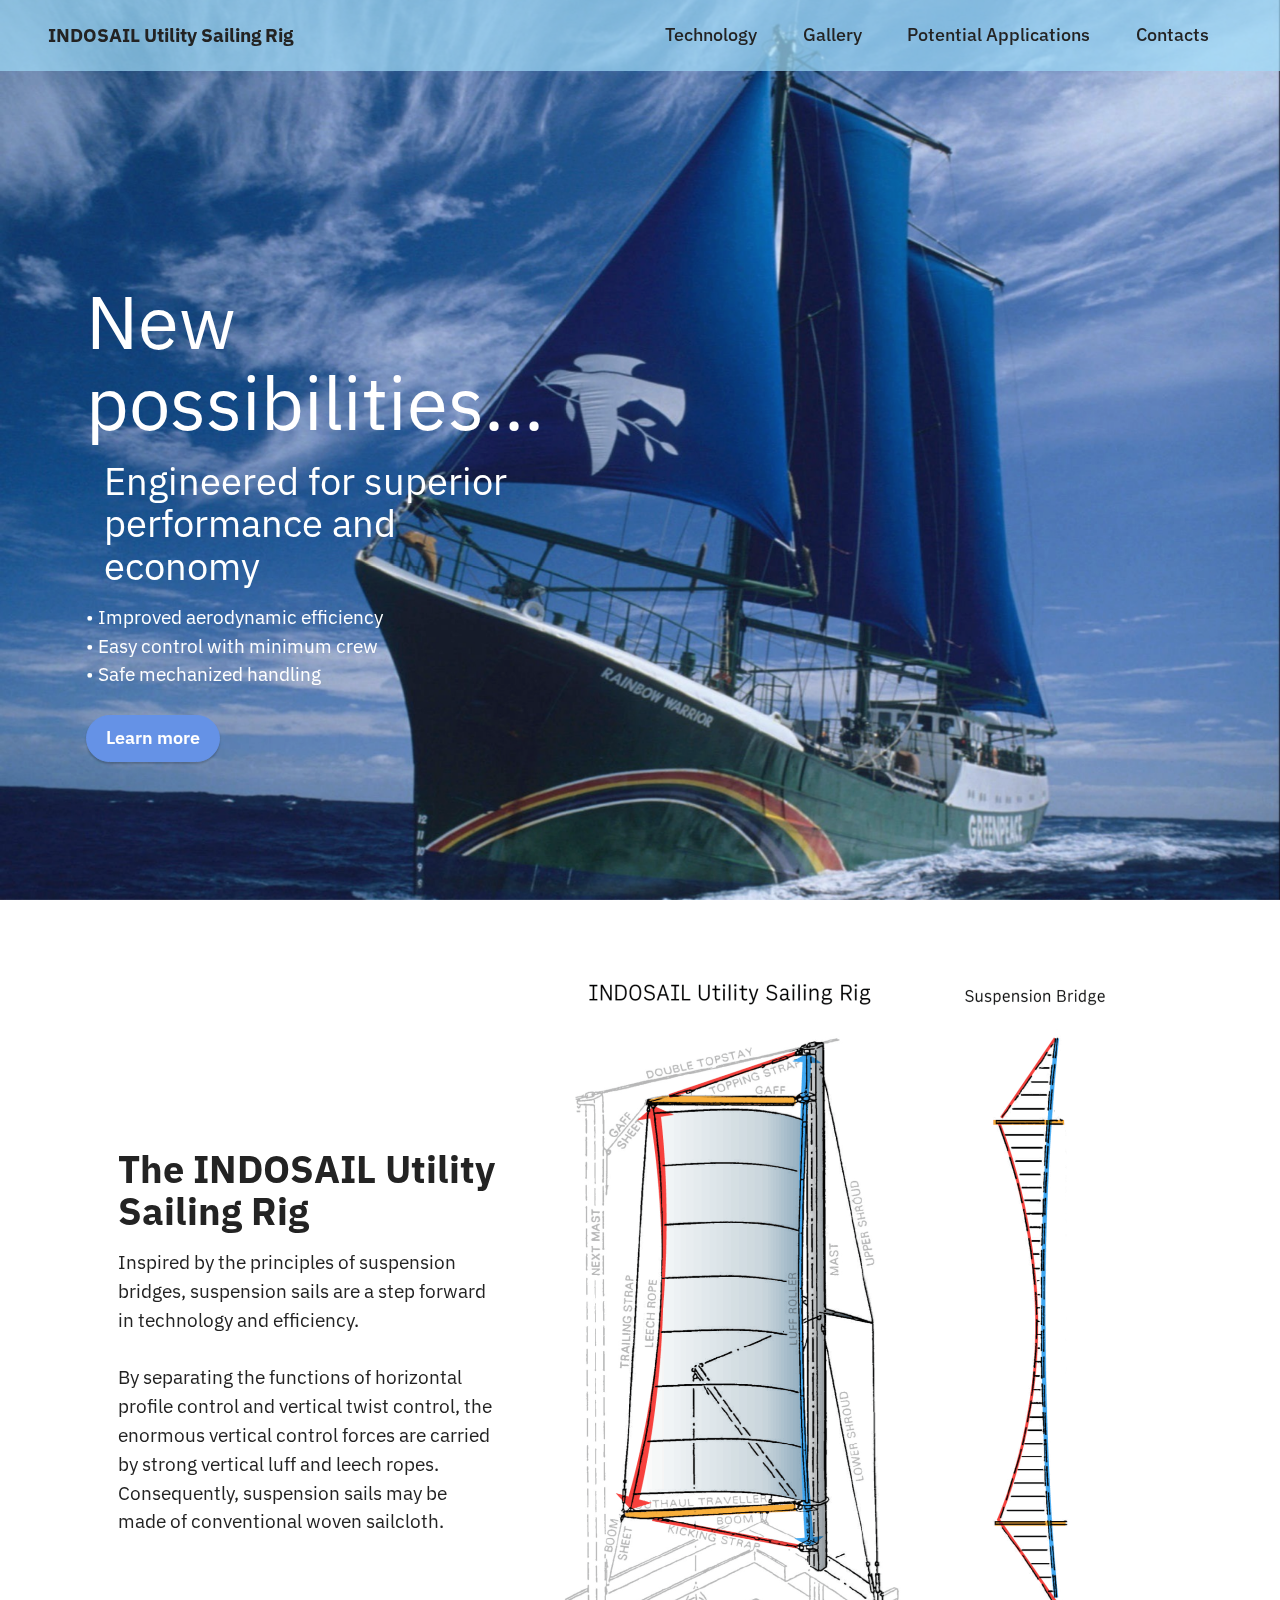
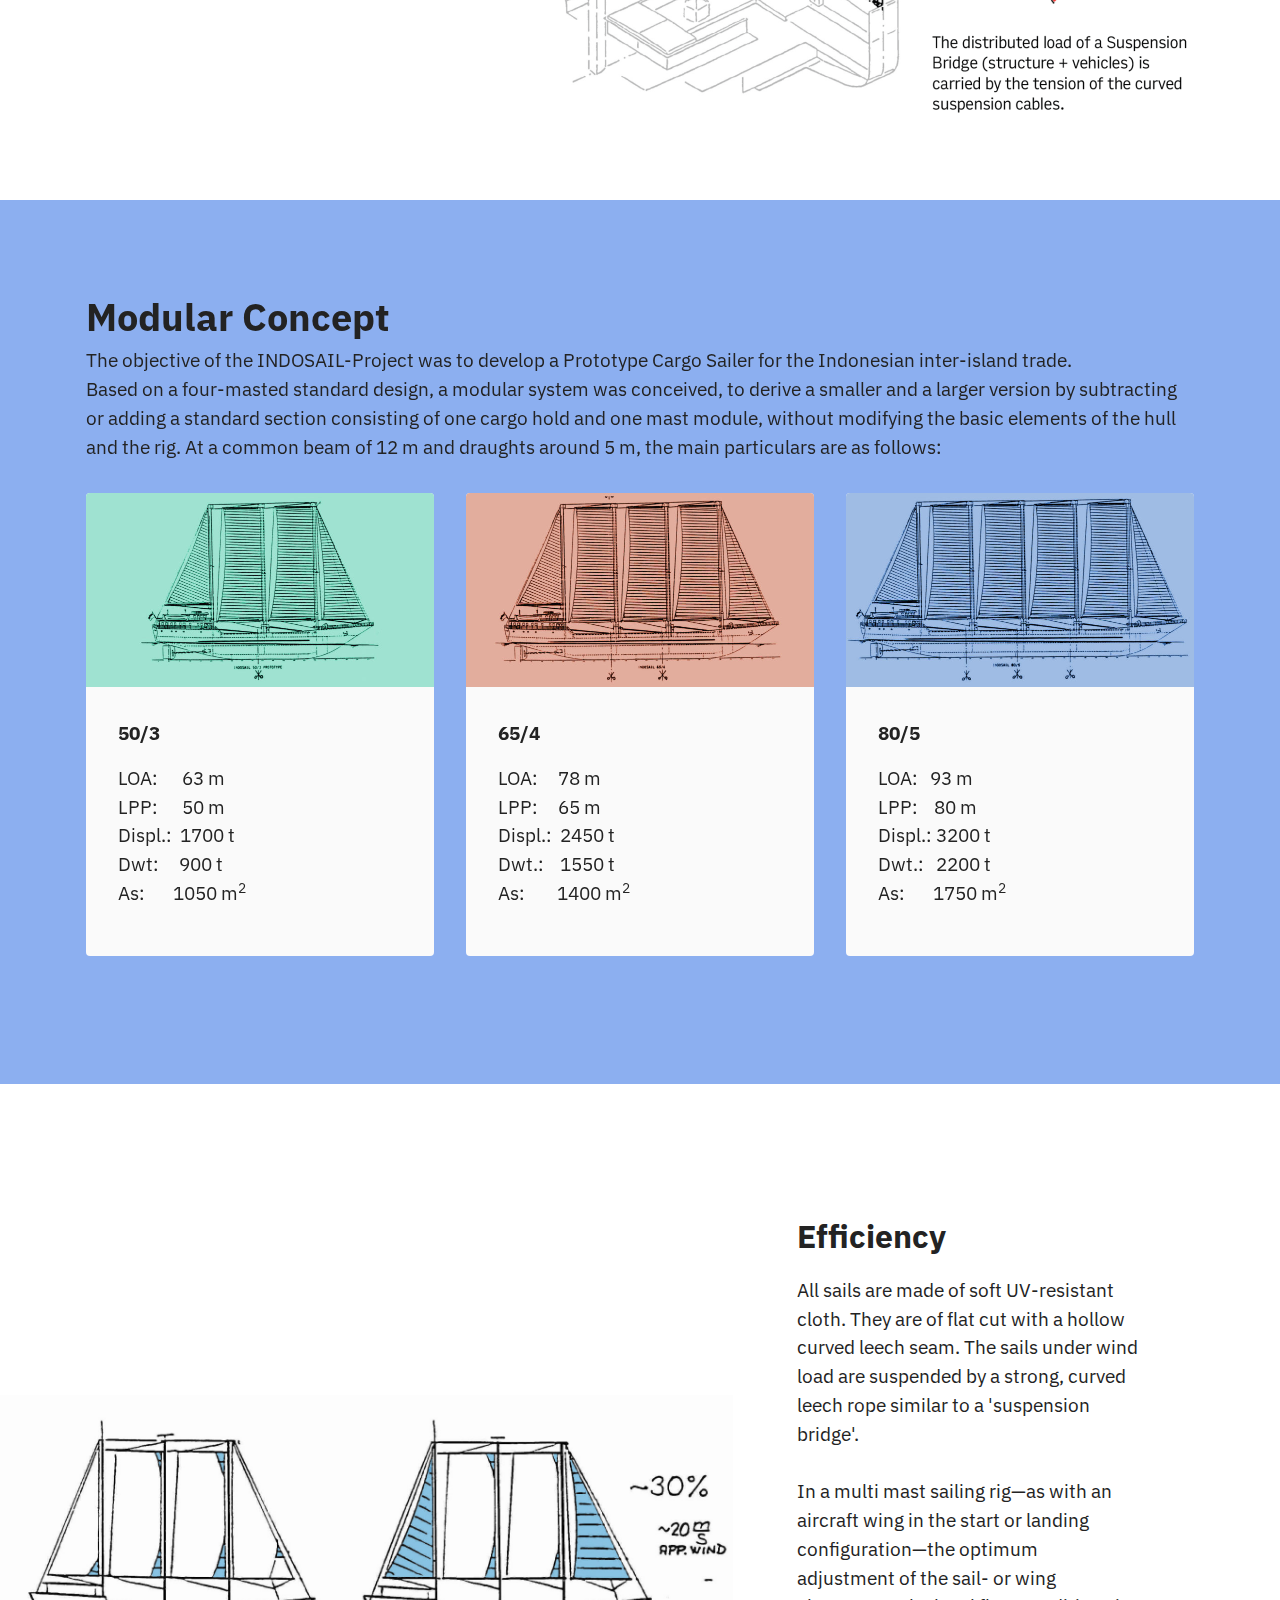
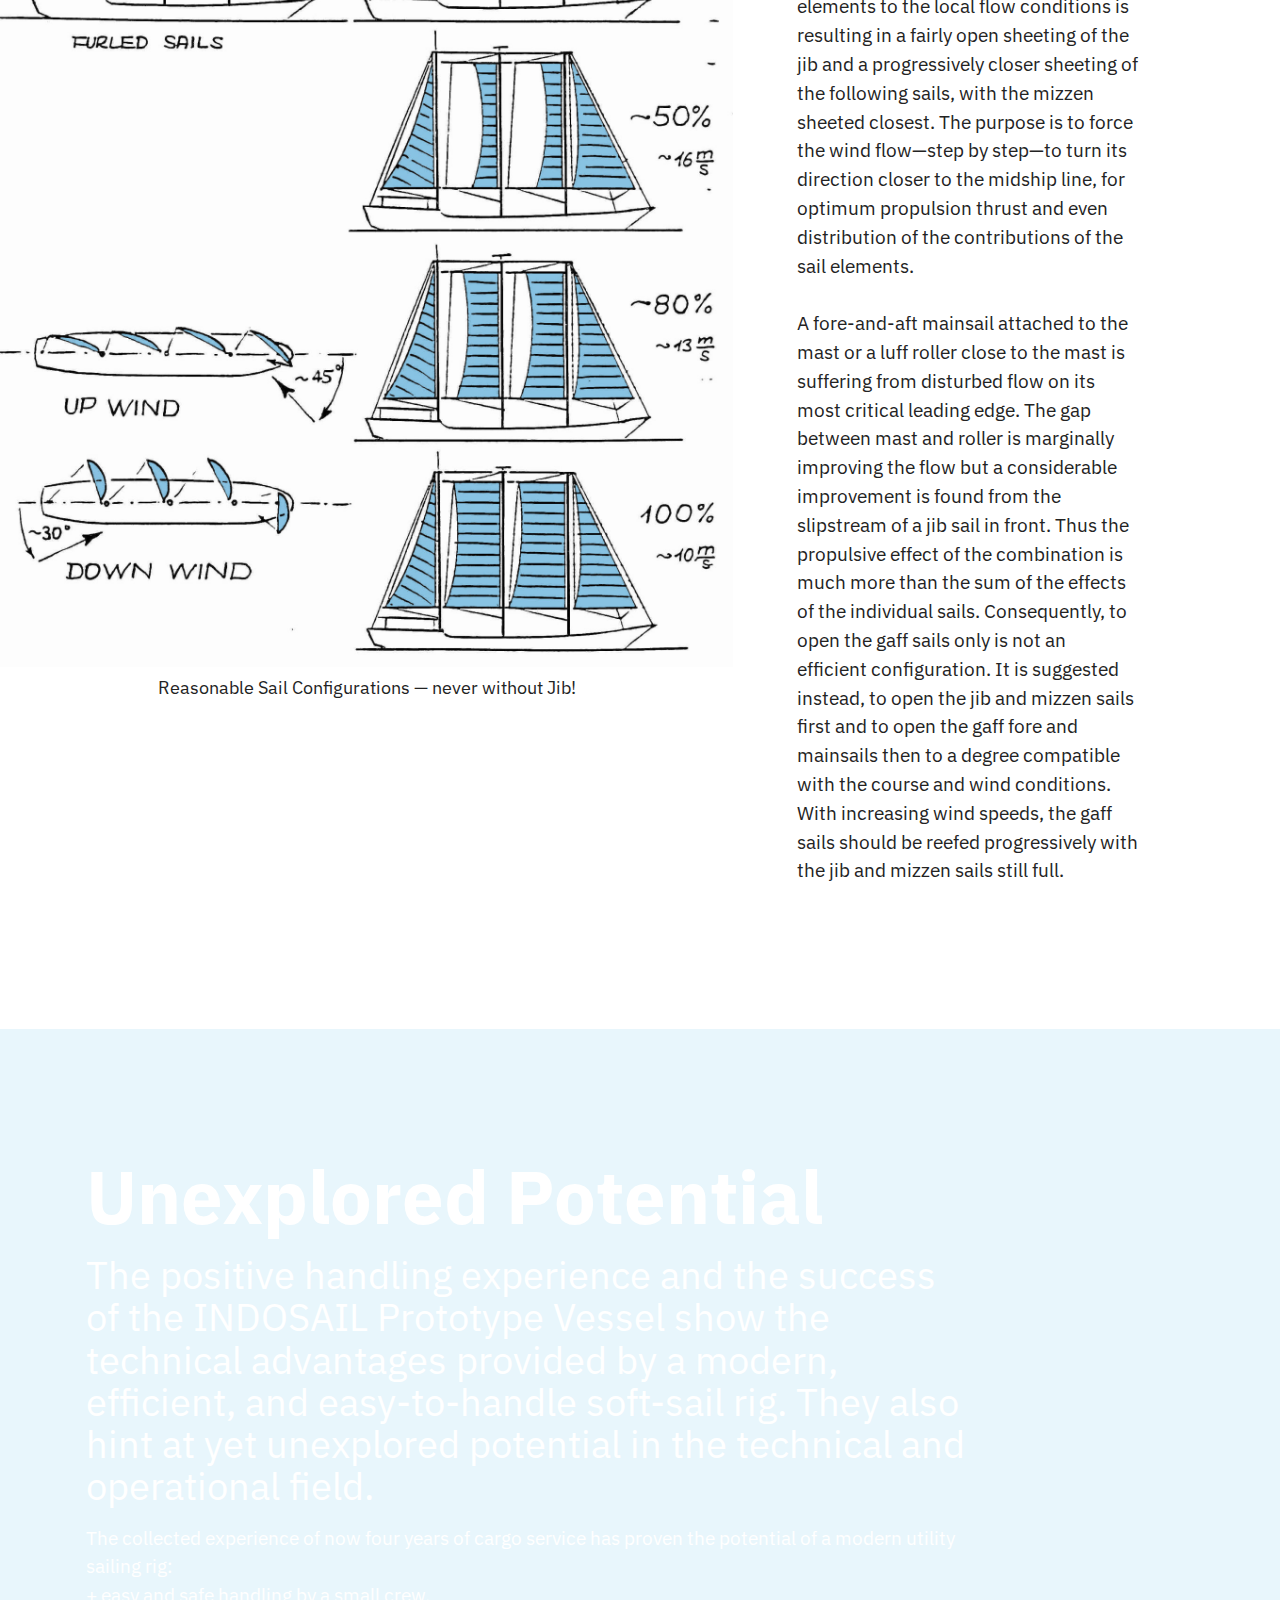
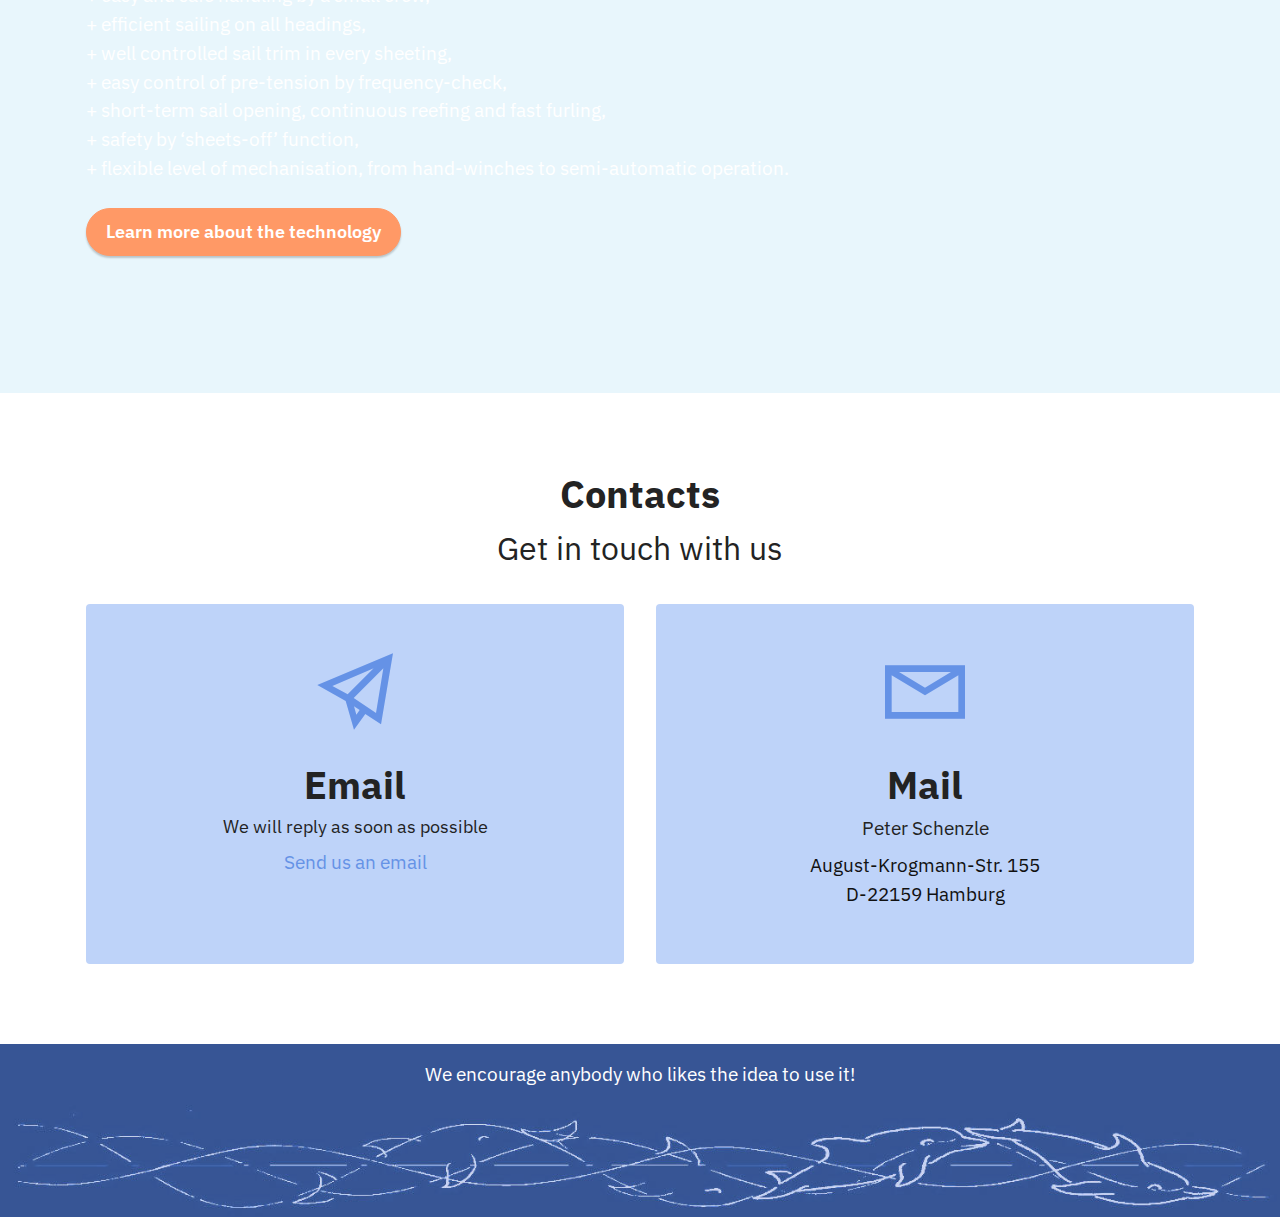
==== indosail/index.html @ e4962a26 "initial version" ====
<!DOCTYPE html>
<html  >
<head>
  <!-- Site made with Mobirise Website Builder v5.0.29, https://mobirise.com -->
  <meta charset="UTF-8">
  <meta http-equiv="X-UA-Compatible" content="IE=edge">
  <meta name="generator" content="Mobirise v5.0.29, mobirise.com">
  <meta name="viewport" content="width=device-width, initial-scale=1, minimum-scale=1">
  <link rel="shortcut icon" href="assets/images/rainbow-warrior-2-128x85.png" type="image/x-icon">
  <meta name="description" content="">
  
  
  <title>Home</title>
  <link rel="stylesheet" href="assets/web/assets/mobirise-icons2/mobirise2.css">
  <link rel="stylesheet" href="assets/tether/tether.min.css">
  <link rel="stylesheet" href="assets/bootstrap/css/bootstrap.min.css">
  <link rel="stylesheet" href="assets/bootstrap/css/bootstrap-grid.min.css">
  <link rel="stylesheet" href="assets/bootstrap/css/bootstrap-reboot.min.css">
  <link rel="stylesheet" href="assets/dropdown/css/style.css">
  <link rel="stylesheet" href="assets/socicon/css/styles.css">
  <link rel="stylesheet" href="assets/theme/css/style.css">
  <link rel="preload" as="style" href="assets/mobirise/css/mbr-additional.css"><link rel="stylesheet" href="assets/mobirise/css/mbr-additional.css" type="text/css">
  
  
  
  
</head>
<body>
  
  <section class="menu menu2 cid-sW95Dt3F5o" once="menu" id="menu2-0">
    
    <nav class="navbar navbar-dropdown navbar-fixed-top navbar-expand-lg">
        <div class="container-fluid">
            <div class="navbar-brand">
                
                <span class="navbar-caption-wrap"><a class="navbar-caption text-black text-primary display-7" href="index.html#top">INDOSAIL Utility Sailing Rig</a></span>
            </div>
            <button class="navbar-toggler" type="button" data-toggle="collapse" data-target="#navbarSupportedContent" aria-controls="navbarNavAltMarkup" aria-expanded="false" aria-label="Toggle navigation">
                <div class="hamburger">
                    <span></span>
                    <span></span>
                    <span></span>
                    <span></span>
                </div>
            </button>
            <div class="collapse navbar-collapse" id="navbarSupportedContent">
                <ul class="navbar-nav nav-dropdown nav-right" data-app-modern-menu="true"><li class="nav-item"><a class="nav-link link text-black text-primary display-4" href="technology.html">
                            Technology</a></li>
                    <li class="nav-item"><a class="nav-link link text-black text-primary display-4" href="gallery.html">
                            Gallery</a></li><li class="nav-item"><a class="nav-link link text-black text-primary display-4" href="#">
                            Potential Applications</a></li>
                    <li class="nav-item"><a class="nav-link link text-black text-primary display-4" href="index.html#contacts1-a">Contacts</a>
                    </li></ul>
                
                
            </div>
        </div>
    </nav>
</section>

<section class="header4 cid-sW95PtJqtK mbr-fullscreen mbr-parallax-background" id="header4-1">

    
    <div class="mbr-overlay"></div>
    <div class="container">
        <div class="row">
            <div class="content-wrap">
                <h1 class="mbr-section-title mbr-fonts-style mbr-white mb-3 display-1">
                    New possibilities...&nbsp;</h1>
                <h2 class="mbr-section-title mbr-fonts-style mbr-white mb-3 display-2">&nbsp; Engineered for superior <br>&nbsp; performance and<br>&nbsp; economy</h2>
                <p class="mbr-fonts-style mbr-text mbr-white mb-3 display-7">• Improved aerodynamic efficiency
<br>• Easy control with minimum crew
<br>• Safe mechanized handling</p>

                <div class="mbr-section-btn"><a class="btn btn-primary display-4" href="index.html#header14-6">Learn more</a></div>
            </div>
        </div>
    </div>
</section>

<section class="header14 cid-sXnJEdSpsC mbr-fullscreen" id="header14-6">

    

    

    <div class="container">
        <div class="row justify-content-center align-items-center">
            <div class="col-12 col-md-7 image-wrapper">
                <img src="assets/images/asset-3-1266x1475.png" alt="Indosail suspension bridge effect diagram">
            </div>
            <div class="col-12 col-md">
                <div class="text-wrapper">
                    <h1 class="mbr-section-title mbr-fonts-style mb-3 display-2"><strong>The INDOSAIL Utility Sailing Rig</strong></h1>
                    <p class="mbr-text mbr-fonts-style display-7">Inspired by the principles of suspension bridges, suspension sails are a step forward in technology and efficiency.<br><br>By separating the functions of horizontal profile control and vertical twist control, the enormous vertical control forces are carried by strong vertical luff and leech ropes. Consequently, suspension sails may be made of conventional woven sailcloth.</p>
                    
                </div>
            </div>
        </div>
    </div>
</section>

<section class="features2 cid-sXnTFMbhmR" id="features3-7">
    
    
    <div class="container">
        <div class="mbr-section-head">
            <h4 class="mbr-section-title mbr-fonts-style align-center mb-0 display-2">
                <strong>Modular Concept</strong></h4>
            <h5 class="mbr-section-subtitle mbr-fonts-style align-center mb-0 mt-2 display-7">The objective of the INDOSAIL-Project was to develop a Prototype Cargo Sailer for the Indonesian inter-island trade. <br>Based on a four-masted standard design, a modular system was conceived, to derive a smaller and a larger version by subtracting or adding a standard section consisting of one cargo hold and one mast module, without modifying the basic elements of the hull and the rig. At a common beam of 12 m and draughts around 5 m, the main particulars are as follows:</h5>
        </div>
        <div class="row mt-4">
            <div class="item features-image сol-12 col-md-6 col-lg-4">
                <div class="item-wrapper">
                    <div class="item-img">
                        <img src="assets/images/3-master-696x387.jpg" alt="">
                    </div>
                    <div class="item-content">
                        <h5 class="item-title mbr-fonts-style display-7"><strong>50/3</strong></h5>
                        
                        <p class="mbr-text mbr-fonts-style mt-3 display-7">LOA:&nbsp; &nbsp; &nbsp; 63 m<br>LPP:&nbsp; &nbsp; &nbsp; 50 m<br>Displ.:&nbsp; 1700 t<br>Dwt:&nbsp; &nbsp; &nbsp;900 t<br>As:&nbsp; &nbsp; &nbsp; &nbsp;1050 m<sup>2</sup></p><p></p><p></p><p></p><p></p><p></p><p></p>
                    </div>
                    
                </div>
            </div>
            <div class="item features-image сol-12 col-md-6 col-lg-4">
                <div class="item-wrapper">
                    <div class="item-img">
                        <img src="assets/images/4-master-696x387.jpg" alt="">
                    </div>
                    <div class="item-content">
                        <h5 class="item-title mbr-fonts-style display-7"><strong>65/4</strong></h5>
                        
                        <p class="mbr-text mbr-fonts-style mt-3 display-7">LOA:&nbsp; &nbsp; &nbsp;78 m<br>LPP:&nbsp; &nbsp; &nbsp;65 m<br>Displ.:&nbsp; 2450 t<br>Dwt.:&nbsp; &nbsp; 1550 t<br>As:&nbsp; &nbsp; &nbsp; &nbsp; 1400 m<sup>2</sup></p>
                    </div>
                    
                </div>
            </div>
            <div class="item features-image сol-12 col-md-6 col-lg-4">
                <div class="item-wrapper">
                    <div class="item-img">
                        <img src="assets/images/5-master-696x387.jpg" alt="">
                    </div>
                    <div class="item-content">
                        <h5 class="item-title mbr-fonts-style display-7"><strong>80/5</strong></h5>
                        
                        <p class="mbr-text mbr-fonts-style mt-3 display-7">LOA:&nbsp; &nbsp;93 m<br>LPP:&nbsp; &nbsp; 80 m<br>Displ.: 3200 t<br>Dwt.:&nbsp; &nbsp;2200 t<br>As:&nbsp; &nbsp; &nbsp; &nbsp;1750 m<sup>2</sup><br></p>
                    </div>
                    
                </div>
            </div>
        </div>
    </div>
</section>

<section class="image1 cid-sXo3zVGCk3" id="image1-8">
    

    

    <div>
        <div class="row align-items-center">
            <div class="col-12 col-lg-7">
                <div class="image-wrapper">
                    <img src="assets/images/indoconfig-c-1556x1850.jpg" alt="INDOSAIL configuration">
                    <p class="mbr-description mbr-fonts-style pt-2 align-center display-4">
                    Reasonable Sail Configurations — never without Jib!</p>
                </div>
            </div>
            <div class="col-12 col-lg-4">
                <div class="text-wrapper">
                    <h3 class="mbr-section-title mbr-fonts-style mb-3 display-5">
                        <strong>Efficiency</strong></h3>
                    <p class="mbr-text mbr-fonts-style display-7">
                        All sails are made of soft UV-resistant cloth. They are of flat
cut with a hollow curved leech seam. The sails under wind load
are suspended by a strong, curved leech rope similar to a
'suspension bridge'. <br><br>In a multi mast sailing rig—as with an aircraft wing in the start or landing configuration—the optimum adjustment of the sail- or wing elements to the local
flow conditions is resulting in a fairly open sheeting of the jib
and a progressively closer sheeting of the following sails, with
the mizzen sheeted closest. The purpose is to force the wind flow—step by step—to turn its direction closer to the midship line, for
optimum propulsion thrust and even distribution of the
contributions of the sail elements.<br><br>A fore-and-aft mainsail attached to the mast or a luff roller
close to the mast is suffering from disturbed flow on its most
critical leading edge. The gap between mast and roller is
marginally improving the flow but a considerable improvement is
found from the slipstream of a jib sail in front. Thus the
propulsive effect of the combination is much more than the sum
of the effects of the individual sails.
Consequently, to open the gaff sails only is not an efficient
configuration. It is suggested instead, to open the jib and
mizzen sails first and to open the gaff fore and mainsails then
to a degree compatible with the course and wind conditions.
With increasing wind speeds, the gaff sails should be reefed
progressively with the jib and mizzen sails still full.<br></p>
                </div>
            </div>
        </div>
    </div>
</section>

<section class="header4 cid-sXocjSOT4h mbr-fullscreen mbr-parallax-background" id="header4-9">

    
    <div class="mbr-overlay"></div>
    <div class="container">
        <div class="row">
            <div class="content-wrap">
                <h1 class="mbr-section-title mbr-fonts-style mbr-white mb-3 display-1"><strong>Unexplored Potential</strong></h1>
                <h2 class="mbr-section-title mbr-fonts-style mbr-white mb-3 display-2">The positive handling experience and the success of the INDOSAIL Prototype Vessel show the technical advantages provided by a modern, efficient, and easy-to-handle soft-sail rig. They also hint at yet unexplored potential in the technical and operational field.&nbsp;</h2>
                <p class="mbr-fonts-style mbr-text mbr-white mb-3 display-7">The collected experience of now four years of cargo service has proven the potential of a modern utility sailing rig:
<br>+ easy and safe handling by a small crew,
<br>+ efficient sailing on all headings,
<br>+ well controlled sail trim in every sheeting,
<br>+ easy control of pre-tension by frequency-check,
<br>+ short-term sail opening, continuous reefing and fast furling,
<br>+ safety by ‘sheets-off’ function,
<br>+ flexible level of mechanisation, from hand-winches to semi-automatic operation.
                </p>

                <div class="mbr-section-btn"><a class="btn btn-danger display-4" href="technology.html">Learn more about the technology</a></div>
            </div>
        </div>
    </div>
</section>

<section class="contacts1 cid-sXog1yWQnT" id="contacts1-a">

    

    
    <div class="container">
        <div class="mbr-section-head">
            <h3 class="mbr-section-title mbr-fonts-style align-center mb-0 display-2">
                <strong>Contacts</strong>
            </h3>
            <h4 class="mbr-section-subtitle mbr-fonts-style align-center mb-0 mt-2 display-5">
                Get in touch with us</h4>
        </div>
        <div class="row justify-content-center mt-4">
            <div class="card col-12 col-lg-6">
                <div class="card-wrapper">
                    <div class="card-box align-center">
                        <div class="image-wrapper">
                            <span class="mbr-iconfont mobi-mbri-paper-plane mobi-mbri"></span>
                        </div>
                        <h4 class="card-title mbr-fonts-style mb-2 display-2">
                            <strong>Email</strong>
                        </h4>
                        <p class="mbr-text mbr-fonts-style mb-2 display-4">
                            We will reply as soon as possible</p>
                        <h5 class="link mbr-fonts-style display-7"><a href="mailto:peter@schenzle-hamburg.de" class="text-primary">Send us an
                                email</a>
                        </h5>
                    </div>
                </div>
            </div>
            <div class="card col-12 col-lg-6">
                <div class="card-wrapper">
                    <div class="card-box align-center">
                        <div class="image-wrapper">
                            <span class="mbr-iconfont mobi-mbri-letter mobi-mbri"></span>
                        </div>
                        <h4 class="card-title mbr-fonts-style align-center mb-2 display-2"><strong>Mail</strong>
                        </h4>
                        <p class="mbr-text mbr-fonts-style mb-2 display-7">
                            Peter Schenzle</p>
                        <h5 class="link mbr-black mbr-fonts-style display-7">August-Krogmann-Str. 155<div><span style="font-size: 1.2rem;">D-22159 Hamburg</span><br></div></h5>
                    </div>
                </div>
            </div>
        </div>
    </div>
</section>

<section class="footer3 cid-sW96Fc1FXX" once="footers" id="footer3-5">

    

    <div class="mbr-overlay" style="opacity: 0.3; background-color: rgb(101, 127, 230);"></div>

    <div class="container">
        <div class="media-container-row align-center mbr-white">
            
            
            <div class="row row-copirayt">
                <p class="mbr-text mb-0 mbr-fonts-style mbr-white align-center display-7">
                    We encourage anybody who likes the idea to use it!</p>
            </div>
        </div>
    </div>
</section>


  <script src="assets/web/assets/jquery/jquery.min.js"></script>
  <script src="assets/popper/popper.min.js"></script>
  <script src="assets/tether/tether.min.js"></script>
  <script src="assets/bootstrap/js/bootstrap.min.js"></script>
  <script src="assets/smoothscroll/smooth-scroll.js"></script>
  <script src="assets/dropdown/js/nav-dropdown.js"></script>
  <script src="assets/dropdown/js/navbar-dropdown.js"></script>
  <script src="assets/touchswipe/jquery.touch-swipe.min.js"></script>
  <script src="assets/parallax/jarallax.min.js"></script>
  <script src="assets/theme/js/script.js"></script>
  
  
  
</body>
</html>
---- indosail/assets/web/assets/mobirise-icons2/mobirise2.css ----
@font-face {
  font-family: 'Moririse2';
  font-display: swap;
  src:  url('mobirise2.eot?f2bix4');
  src:  url('mobirise2.eot?f2bix4#iefix') format('embedded-opentype'),
    url('mobirise2.ttf?f2bix4') format('truetype'),
    url('mobirise2.woff?f2bix4') format('woff'),
    url('mobirise2.svg?f2bix4#mobirise2') format('svg');
  font-weight: normal;
  font-style: normal;
}

[class^="mobi-"], [class*=" mobi-"] {
  /* use !important to prevent issues with browser extensions that change fonts */
  font-family: 'Moririse2' !important;
  speak: none;
  font-style: normal;
  font-weight: normal;
  font-variant: normal;
  text-transform: none;
  line-height: 1;

  /* Better Font Rendering =========== */
  -webkit-font-smoothing: antialiased;
  -moz-osx-font-smoothing: grayscale;
}

.mobi-mbri-add-submenu:before {
  content: "\e900";
}
.mobi-mbri-alert:before {
  content: "\e901";
}
.mobi-mbri-align-center:before {
  content: "\e902";
}
.mobi-mbri-align-justify:before {
  content: "\e903";
}
.mobi-mbri-align-left:before {
  content: "\e904";
}
.mobi-mbri-align-right:before {
  content: "\e905";
}
.mobi-mbri-android:before {
  content: "\e906";
}
.mobi-mbri-apple:before {
  content: "\e907";
}
.mobi-mbri-arrow-down:before {
  content: "\e908";
}
.mobi-mbri-arrow-next:before {
  content: "\e909";
}
.mobi-mbri-arrow-prev:before {
  content: "\e90a";
}
.mobi-mbri-arrow-up:before {
  content: "\e90b";
}
.mobi-mbri-bold:before {
  content: "\e90c";
}
.mobi-mbri-bookmark:before {
  content: "\e90d";
}
.mobi-mbri-bootstrap:before {
  content: "\e90e";
}
.mobi-mbri-briefcase:before {
  content: "\e90f";
}
.mobi-mbri-browse:before {
  content: "\e910";
}
.mobi-mbri-bulleted-list:before {
  content: "\e911";
}
.mobi-mbri-calendar:before {
  content: "\e912";
}
.mobi-mbri-camera:before {
  content: "\e913";
}
.mobi-mbri-cart-add:before {
  content: "\e914";
}
.mobi-mbri-cart-full:before {
  content: "\e915";
}
.mobi-mbri-cash:before {
  content: "\e916";
}
.mobi-mbri-change-style:before {
  content: "\e917";
}
.mobi-mbri-chat:before {
  content: "\e918";
}
.mobi-mbri-clock:before {
  content: "\e919";
}
.mobi-mbri-close:before {
  content: "\e91a";
}
.mobi-mbri-cloud:before {
  content: "\e91b";
}
.mobi-mbri-code:before {
  content: "\e91c";
}
.mobi-mbri-contact-form:before {
  content: "\e91d";
}
.mobi-mbri-credit-card:before {
  content: "\e91e";
}
.mobi-mbri-cursor-click:before {
  content: "\e91f";
}
.mobi-mbri-cust-feedback:before {
  content: "\e920";
}
.mobi-mbri-database:before {
  content: "\e921";
}
.mobi-mbri-delivery:before {
  content: "\e922";
}
.mobi-mbri-desktop:before {
  content: "\e923";
}
.mobi-mbri-devices:before {
  content: "\e924";
}
.mobi-mbri-down:before {
  content: "\e925";
}
.mobi-mbri-download-2:before {
  content: "\e926";
}
.mobi-mbri-download:before {
  content: "\e927";
}
.mobi-mbri-drag-n-drop-2:before {
  content: "\e928";
}
.mobi-mbri-drag-n-drop:before {
  content: "\e929";
}
.mobi-mbri-edit-2:before {
  content: "\e92a";
}
.mobi-mbri-edit:before {
  content: "\e92b";
}
.mobi-mbri-error:before {
  content: "\e92c";
}
.mobi-mbri-extension:before {
  content: "\e92d";
}
.mobi-mbri-features:before {
  content: "\e92e";
}
.mobi-mbri-file:before {
  content: "\e92f";
}
.mobi-mbri-flag:before {
  content: "\e930";
}
.mobi-mbri-folder:before {
  content: "\e931";
}
.mobi-mbri-gift:before {
  content: "\e932";
}
.mobi-mbri-github:before {
  content: "\e933";
}
.mobi-mbri-globe-2:before {
  content: "\e934";
}
.mobi-mbri-globe:before {
  content: "\e935";
}
.mobi-mbri-growing-chart:before {
  content: "\e936";
}
.mobi-mbri-hearth:before {
  content: "\e937";
}
.mobi-mbri-help:before {
  content: "\e938";
}
.mobi-mbri-home:before {
  content: "\e939";
}
.mobi-mbri-hot-cup:before {
  content: "\e93a";
}
.mobi-mbri-idea:before {
  content: "\e93b";
}
.mobi-mbri-image-gallery:before {
  content: "\e93c";
}
.mobi-mbri-image-slider:before {
  content: "\e93d";
}
.mobi-mbri-info:before {
  content: "\e93e";
}
.mobi-mbri-italic:before {
  content: "\e93f";
}
.mobi-mbri-key:before {
  content: "\e940";
}
.mobi-mbri-laptop:before {
  content: "\e941";
}
.mobi-mbri-layers:before {
  content: "\e942";
}
.mobi-mbri-left-right:before {
  content: "\e943";
}
.mobi-mbri-left:before {
  content: "\e944";
}
.mobi-mbri-letter:before {
  content: "\e945";
}
.mobi-mbri-like:before {
  content: "\e946";
}
.mobi-mbri-link:before {
  content: "\e947";
}
.mobi-mbri-lock:before {
  content: "\e948";
}
.mobi-mbri-login:before {
  content: "\e949";
}
.mobi-mbri-logout:before {
  content: "\e94a";
}
.mobi-mbri-magic-stick:before {
  content: "\e94b";
}
.mobi-mbri-map-pin:before {
  content: "\e94c";
}
.mobi-mbri-menu:before {
  content: "\e94d";
}
.mobi-mbri-mobile-2:before {
  content: "\e94e";
}
.mobi-mbri-mobile-horizontal:before {
  content: "\e94f";
}
.mobi-mbri-mobile:before {
  content: "\e950";
}
.mobi-mbri-mobirise:before {
  content: "\e951";
}
.mobi-mbri-more-horizontal:before {
  content: "\e952";
}
.mobi-mbri-more-vertical:before {
  content: "\e953";
}
.mobi-mbri-music:before {
  content: "\e954";
}
.mobi-mbri-new-file:before {
  content: "\e955";
}
.mobi-mbri-numbered-list:before {
  content: "\e956";
}
.mobi-mbri-opened-folder:before {
  content: "\e957";
}
.mobi-mbri-pages:before {
  content: "\e958";
}
.mobi-mbri-paper-plane:before {
  content: "\e959";
}
.mobi-mbri-paperclip:before {
  content: "\e95a";
}
.mobi-mbri-phone:before {
  content: "\e95b";
}
.mobi-mbri-photo:before {
  content: "\e95c";
}
.mobi-mbri-photos:before {
  content: "\e95d";
}
.mobi-mbri-pin:before {
  content: "\e95e";
}
.mobi-mbri-play:before {
  content: "\e95f";
}
.mobi-mbri-plus:before {
  content: "\e960";
}
.mobi-mbri-preview:before {
  content: "\e961";
}
.mobi-mbri-print:before {
  content: "\e962";
}
.mobi-mbri-protect:before {
  content: "\e963";
}
.mobi-mbri-question:before {
  content: "\e964";
}
.mobi-mbri-quote-left:before {
  content: "\e965";
}
.mobi-mbri-quote-right:before {
  content: "\e966";
}
.mobi-mbri-redo:before {
  content: "\e967";
}
.mobi-mbri-refresh:before {
  content: "\e968";
}
.mobi-mbri-responsive-2:before {
  content: "\e969";
}
.mobi-mbri-responsive:before {
  content: "\e96a";
}
.mobi-mbri-right:before {
  content: "\e96b";
}
.mobi-mbri-rocket:before {
  content: "\e96c";
}
.mobi-mbri-sad-face:before {
  content: "\e96d";
}
.mobi-mbri-sale:before {
  content: "\e96e";
}
.mobi-mbri-save:before {
  content: "\e96f";
}
.mobi-mbri-search:before {
  content: "\e970";
}
.mobi-mbri-setting-2:before {
  content: "\e971";
}
.mobi-mbri-setting-3:before {
  content: "\e972";
}
.mobi-mbri-setting:before {
  content: "\e973";
}
.mobi-mbri-share:before {
  content: "\e974";
}
.mobi-mbri-shopping-bag:before {
  content: "\e975";
}
.mobi-mbri-shopping-basket:before {
  content: "\e976";
}
.mobi-mbri-shopping-cart:before {
  content: "\e977";
}
.mobi-mbri-sites:before {
  content: "\e978";
}
.mobi-mbri-smile-face:before {
  content: "\e979";
}
.mobi-mbri-speed:before {
  content: "\e97a";
}
.mobi-mbri-star:before {
  content: "\e97b";
}
.mobi-mbri-success:before {
  content: "\e97c";
}
.mobi-mbri-sun:before {
  content: "\e97d";
}
.mobi-mbri-sun2:before {
  content: "\e97e";
}
.mobi-mbri-tablet-vertical:before {
  content: "\e97f";
}
.mobi-mbri-tablet:before {
  content: "\e980";
}
.mobi-mbri-target:before {
  content: "\e981";
}
.mobi-mbri-timer:before {
  content: "\e982";
}
.mobi-mbri-to-ftp:before {
  content: "\e983";
}
.mobi-mbri-to-local-drive:before {
  content: "\e984";
}
.mobi-mbri-touch-swipe:before {
  content: "\e985";
}
.mobi-mbri-touch:before {
  content: "\e986";
}
.mobi-mbri-trash:before {
  content: "\e987";
}
.mobi-mbri-underline:before {
  content: "\e988";
}
.mobi-mbri-undo:before {
  content: "\e989";
}
.mobi-mbri-unlink:before {
  content: "\e98a";
}
.mobi-mbri-unlock:before {
  content: "\e98b";
}
.mobi-mbri-up-down:before {
  content: "\e98c";
}
.mobi-mbri-up:before {
  content: "\e98d";
}
.mobi-mbri-update:before {
  content: "\e98e";
}
.mobi-mbri-upload-2:before {
  content: "\e98f";
}
.mobi-mbri-upload:before {
  content: "\e990";
}
.mobi-mbri-user-2:before {
  content: "\e991";
}
.mobi-mbri-user:before {
  content: "\e992";
}
.mobi-mbri-users:before {
  content: "\e993";
}
.mobi-mbri-video-play:before {
  content: "\e994";
}
.mobi-mbri-video:before {
  content: "\e995";
}
.mobi-mbri-watch:before {
  content: "\e996";
}
.mobi-mbri-website-theme-2:before {
  content: "\e997";
}
.mobi-mbri-website-theme:before {
  content: "\e998";
}
.mobi-mbri-wifi:before {
  content: "\e999";
}
.mobi-mbri-windows:before {
  content: "\e99a";
}
.mobi-mbri-zoom-in:before {
  content: "\e99b";
}
.mobi-mbri-zoom-out:before {
  content: "\e99c";
}
---- indosail/assets/dropdown/css/style.css ----
.navbar-dropdown {
  left: 0;
  padding: 0;
  position: absolute;
  right: 0;
  top: 0;
  transition: all 0.45s ease;
  z-index: 1030;
  background: #282828; }
  .navbar-dropdown .navbar-logo {
    margin-right: 0.8rem;
    transition: margin 0.3s ease-in-out;
    vertical-align: middle; }
    .navbar-dropdown .navbar-logo img {
      height: 3.125rem;
      transition: all 0.3s ease-in-out; }
    .navbar-dropdown .navbar-logo.mbr-iconfont {
      font-size: 3.125rem;
      line-height: 3.125rem; }
  .navbar-dropdown .navbar-caption {
    font-weight: 700;
    white-space: normal;
    vertical-align: -4px;
    line-height: 3.125rem !important; }
    .navbar-dropdown .navbar-caption, .navbar-dropdown .navbar-caption:hover {
      color: inherit;
      text-decoration: none; }
  .navbar-dropdown .mbr-iconfont + .navbar-caption {
    vertical-align: -1px; }
  .navbar-dropdown.navbar-fixed-top {
    position: fixed; }
  .navbar-dropdown .navbar-brand span {
    vertical-align: -4px; }
  .navbar-dropdown.bg-color.transparent {
    background: none; }
  .navbar-dropdown.navbar-short .navbar-brand {
    padding: 0.625rem 0; }
    .navbar-dropdown.navbar-short .navbar-brand span {
      vertical-align: -1px; }
  .navbar-dropdown.navbar-short .navbar-caption {
    line-height: 2.375rem !important;
    vertical-align: -2px; }
  .navbar-dropdown.navbar-short .navbar-logo {
    margin-right: 0.5rem; }
    .navbar-dropdown.navbar-short .navbar-logo img {
      height: 2.375rem; }
    .navbar-dropdown.navbar-short .navbar-logo.mbr-iconfont {
      font-size: 2.375rem;
      line-height: 2.375rem; }
  .navbar-dropdown.navbar-short .mbr-table-cell {
    height: 3.625rem; }
  .navbar-dropdown .navbar-close {
    left: 0.6875rem;
    position: fixed;
    top: 0.75rem;
    z-index: 1000; }
  .navbar-dropdown .hamburger-icon {
    content: "";
    display: inline-block;
    vertical-align: middle;
    width: 16px;
    -webkit-box-shadow: 0 -6px 0 1px #282828,0 0 0 1px #282828,0 6px 0 1px #282828;
    -moz-box-shadow: 0 -6px 0 1px #282828,0 0 0 1px #282828,0 6px 0 1px #282828;
    box-shadow: 0 -6px 0 1px #282828,0 0 0 1px #282828,0 6px 0 1px #282828; }

.dropdown-menu .dropdown-toggle[data-toggle="dropdown-submenu"]::after {
  border-bottom: 0.35em solid transparent;
  border-left: 0.35em solid;
  border-right: 0;
  border-top: 0.35em solid transparent;
  margin-left: 0.3rem; }

.dropdown-menu .dropdown-item:focus {
  outline: 0; }

.nav-dropdown {
  font-size: 0.75rem;
  font-weight: 500;
  height: auto !important; }
  .nav-dropdown .nav-btn {
    padding-left: 1rem; }
  .nav-dropdown .link {
    margin: .667em 1.667em;
    font-weight: 500;
    padding: 0;
    transition: color .2s ease-in-out; }
    .nav-dropdown .link.dropdown-toggle {
      margin-right: 2.583em; }
      .nav-dropdown .link.dropdown-toggle::after {
        margin-left: .25rem;
        border-top: 0.35em solid;
        border-right: 0.35em solid transparent;
        border-left: 0.35em solid transparent;
        border-bottom: 0; }
      .nav-dropdown .link.dropdown-toggle[aria-expanded="true"] {
        margin: 0;
        padding: 0.667em 3.263em  0.667em 1.667em; }
  .nav-dropdown .link::after,
  .nav-dropdown .dropdown-item::after {
    color: inherit; }
  .nav-dropdown .btn {
    font-size: 0.75rem;
    font-weight: 700;
    letter-spacing: 0;
    margin-bottom: 0;
    padding-left: 1.25rem;
    padding-right: 1.25rem; }
  .nav-dropdown .dropdown-menu {
    border-radius: 0;
    border: 0;
    left: 0;
    margin: 0;
    padding-bottom: 1.25rem;
    padding-top: 1.25rem;
    position: relative; }
  .nav-dropdown .dropdown-submenu {
    margin-left: 0.125rem;
    top: 0; }
  .nav-dropdown .dropdown-item {
    font-weight: 500;
    line-height: 2;
    padding: 0.3846em 4.615em 0.3846em 1.5385em;
    position: relative;
    transition: color .2s ease-in-out, background-color .2s ease-in-out; }
    .nav-dropdown .dropdown-item::after {
      margin-top: -0.3077em;
      position: absolute;
      right: 1.1538em;
      top: 50%; }
    .nav-dropdown .dropdown-item:focus, .nav-dropdown .dropdown-item:hover {
      background: none; }

@media (max-width: 767px) {
  .nav-dropdown.navbar-toggleable-sm {
    bottom: 0;
    display: none;
    left: 0;
    overflow-x: hidden;
    position: fixed;
    top: 0;
    transform: translateX(-100%);
    -ms-transform: translateX(-100%);
    -webkit-transform: translateX(-100%);
    width: 18.75rem;
    z-index: 999; } }
.nav-dropdown.navbar-toggleable-xl {
  bottom: 0;
  display: none;
  left: 0;
  overflow-x: hidden;
  position: fixed;
  top: 0;
  transform: translateX(-100%);
  -ms-transform: translateX(-100%);
  -webkit-transform: translateX(-100%);
  width: 18.75rem;
  z-index: 999; }

.nav-dropdown-sm {
  display: block !important;
  overflow-x: hidden;
  overflow: auto;
  padding-top: 3.875rem; }
  .nav-dropdown-sm::after {
    content: "";
    display: block;
    height: 3rem;
    width: 100%; }
  .nav-dropdown-sm.collapse.in ~ .navbar-close {
    display: block !important; }
  .nav-dropdown-sm.collapsing, .nav-dropdown-sm.collapse.in {
    transform: translateX(0);
    -ms-transform: translateX(0);
    -webkit-transform: translateX(0);
    transition: all 0.25s ease-out;
    -webkit-transition: all 0.25s ease-out;
    background: #282828; }
  .nav-dropdown-sm.collapsing[aria-expanded="false"] {
    transform: translateX(-100%);
    -ms-transform: translateX(-100%);
    -webkit-transform: translateX(-100%); }
  .nav-dropdown-sm .nav-item {
    display: block;
    margin-left: 0 !important;
    padding-left: 0; }
  .nav-dropdown-sm .link,
  .nav-dropdown-sm .dropdown-item {
    border-top: 1px dotted rgba(255, 255, 255, 0.1);
    font-size: 0.8125rem;
    line-height: 1.6;
    margin: 0 !important;
    padding: 0.875rem 2.4rem 0.875rem 1.5625rem !important;
    position: relative;
    white-space: normal; }
    .nav-dropdown-sm .link:focus, .nav-dropdown-sm .link:hover,
    .nav-dropdown-sm .dropdown-item:focus,
    .nav-dropdown-sm .dropdown-item:hover {
      background: rgba(0, 0, 0, 0.2) !important;
      color: #c0a375; }
  .nav-dropdown-sm .nav-btn {
    position: relative;
    padding: 1.5625rem 1.5625rem 0 1.5625rem; }
    .nav-dropdown-sm .nav-btn::before {
      border-top: 1px dotted rgba(255, 255, 255, 0.1);
      content: "";
      left: 0;
      position: absolute;
      top: 0;
      width: 100%; }
    .nav-dropdown-sm .nav-btn + .nav-btn {
      padding-top: 0.625rem; }
      .nav-dropdown-sm .nav-btn + .nav-btn::before {
        display: none; }
  .nav-dropdown-sm .btn {
    padding: 0.625rem 0; }
  .nav-dropdown-sm .dropdown-toggle[data-toggle="dropdown-submenu"]::after {
    margin-left: .25rem;
    border-top: 0.35em solid;
    border-right: 0.35em solid transparent;
    border-left: 0.35em solid transparent;
    border-bottom: 0; }
  .nav-dropdown-sm .dropdown-toggle[data-toggle="dropdown-submenu"][aria-expanded="true"]::after {
    border-top: 0;
    border-right: 0.35em solid transparent;
    border-left: 0.35em solid transparent;
    border-bottom: 0.35em solid; }
  .nav-dropdown-sm .dropdown-menu {
    margin: 0;
    padding: 0;
    position: relative;
    top: 0;
    left: 0;
    width: 100%;
    border: 0;
    float: none;
    border-radius: 0;
    background: none; }
  .nav-dropdown-sm .dropdown-submenu {
    left: 100%;
    margin-left: 0.125rem;
    margin-top: -1.25rem;
    top: 0; }

.navbar-toggleable-sm .nav-dropdown .dropdown-menu {
  position: absolute; }

.navbar-toggleable-sm .nav-dropdown .dropdown-submenu {
  left: 100%;
  margin-left: 0.125rem;
  margin-top: -1.25rem;
  top: 0; }

.navbar-toggleable-sm.opened .nav-dropdown .dropdown-menu {
  position: relative; }

.navbar-toggleable-sm.opened .nav-dropdown .dropdown-submenu {
  left: 0;
  margin-left: 00rem;
  margin-top: 0rem;
  top: 0; }

.is-builder .nav-dropdown.collapsing {
  transition: none !important; }

/*# sourceMappingURL=style.css.map */
---- indosail/assets/socicon/css/styles.css ----
@charset "UTF-8";

@font-face {
  font-family: 'Socicon';
  src:  url('../fonts/socicon.eot');
  src:  url('../fonts/socicon.eot?#iefix') format('embedded-opentype'),
    url('../fonts/socicon.woff2') format('woff2'),
    url('../fonts/socicon.ttf') format('truetype'),
    url('../fonts/socicon.woff') format('woff'),
    url('../fonts/socicon.svg#socicon') format('svg');
  font-weight: normal;
  font-style: normal;
}

[data-icon]:before {
  font-family: "socicon" !important;
  content: attr(data-icon);
  font-style: normal !important;
  font-weight: normal !important;
  font-variant: normal !important;
  text-transform: none !important;
  speak: none;
  line-height: 1;
  -webkit-font-smoothing: antialiased;
  -moz-osx-font-smoothing: grayscale;
}

[class^="socicon-"], [class*=" socicon-"] {
  /* use !important to prevent issues with browser extensions that change fonts */
  font-family: 'Socicon' !important;
  speak: none;
  font-style: normal;
  font-weight: normal;
  font-variant: normal;
  text-transform: none;
  line-height: 1;

  /* Better Font Rendering =========== */
  -webkit-font-smoothing: antialiased;
  -moz-osx-font-smoothing: grayscale;
}

.socicon-eitaa:before {
  content: "\e97c";
}
.socicon-soroush:before {
  content: "\e97d";
}
.socicon-bale:before {
  content: "\e97e";
}
.socicon-zazzle:before {
  content: "\e97b";
}
.socicon-society6:before {
  content: "\e97a";
}
.socicon-redbubble:before {
  content: "\e979";
}
.socicon-avvo:before {
  content: "\e978";
}
.socicon-stitcher:before {
  content: "\e977";
}
.socicon-googlehangouts:before {
  content: "\e974";
}
.socicon-dlive:before {
  content: "\e975";
}
.socicon-vsco:before {
  content: "\e976";
}
.socicon-flipboard:before {
  content: "\e973";
}
.socicon-ubuntu:before {
  content: "\e958";
}
.socicon-artstation:before {
  content: "\e959";
}
.socicon-invision:before {
  content: "\e95a";
}
.socicon-torial:before {
  content: "\e95b";
}
.socicon-collectorz:before {
  content: "\e95c";
}
.socicon-seenthis:before {
  content: "\e95d";
}
.socicon-googleplaymusic:before {
  content: "\e95e";
}
.socicon-debian:before {
  content: "\e95f";
}
.socicon-filmfreeway:before {
  content: "\e960";
}
.socicon-gnome:before {
  content: "\e961";
}
.socicon-itchio:before {
  content: "\e962";
}
.socicon-jamendo:before {
  content: "\e963";
}
.socicon-mix:before {
  content: "\e964";
}
.socicon-sharepoint:before {
  content: "\e965";
}
.socicon-tinder:before {
  content: "\e966";
}
.socicon-windguru:before {
  content: "\e967";
}
.socicon-cdbaby:before {
  content: "\e968";
}
.socicon-elementaryos:before {
  content: "\e969";
}
.socicon-stage32:before {
  content: "\e96a";
}
.socicon-tiktok:before {
  content: "\e96b";
}
.socicon-gitter:before {
  content: "\e96c";
}
.socicon-letterboxd:before {
  content: "\e96d";
}
.socicon-threema:before {
  content: "\e96e";
}
.socicon-splice:before {
  content: "\e96f";
}
.socicon-metapop:before {
  content: "\e970";
}
.socicon-naver:before {
  content: "\e971";
}
.socicon-remote:before {
  content: "\e972";
}
.socicon-internet:before {
  content: "\e957";
}
.socicon-moddb:before {
  content: "\e94b";
}
.socicon-indiedb:before {
  content: "\e94c";
}
.socicon-traxsource:before {
  content: "\e94d";
}
.socicon-gamefor:before {
  content: "\e94e";
}
.socicon-pixiv:before {
  content: "\e94f";
}
.socicon-myanimelist:before {
  content: "\e950";
}
.socicon-blackberry:before {
  content: "\e951";
}
.socicon-wickr:before {
  content: "\e952";
}
.socicon-spip:before {
  content: "\e953";
}
.socicon-napster:before {
  content: "\e954";
}
.socicon-beatport:before {
  content: "\e955";
}
.socicon-hackerone:before {
  content: "\e956";
}
.socicon-hackernews:before {
  content: "\e946";
}
.socicon-smashwords:before {
  content: "\e947";
}
.socicon-kobo:before {
  content: "\e948";
}
.socicon-bookbub:before {
  content: "\e949";
}
.socicon-mailru:before {
  content: "\e94a";
}
.socicon-gitlab:before {
  content: "\e945";
}
.socicon-instructables:before {
  content: "\e944";
}
.socicon-portfolio:before {
  content: "\e943";
}
.socicon-codered:before {
  content: "\e940";
}
.socicon-origin:before {
  content: "\e941";
}
.socicon-nextdoor:before {
  content: "\e942";
}
.socicon-udemy:before {
  content: "\e93f";
}
.socicon-livemaster:before {
  content: "\e93e";
}
.socicon-crunchbase:before {
  content: "\e93b";
}
.socicon-homefy:before {
  content: "\e93c";
}
.socicon-calendly:before {
  content: "\e93d";
}
.socicon-realtor:before {
  content: "\e90f";
}
.socicon-tidal:before {
  content: "\e910";
}
.socicon-qobuz:before {
  content: "\e911";
}
.socicon-natgeo:before {
  content: "\e912";
}
.socicon-mastodon:before {
  content: "\e913";
}
.socicon-unsplash:before {
  content: "\e914";
}
.socicon-homeadvisor:before {
  content: "\e915";
}
.socicon-angieslist:before {
  content: "\e916";
}
.socicon-codepen:before {
  content: "\e917";
}
.socicon-slack:before {
  content: "\e918";
}
.socicon-openaigym:before {
  content: "\e919";
}
.socicon-logmein:before {
  content: "\e91a";
}
.socicon-fiverr:before {
  content: "\e91b";
}
.socicon-gotomeeting:before {
  content: "\e91c";
}
.socicon-aliexpress:before {
  content: "\e91d";
}
.socicon-guru:before {
  content: "\e91e";
}
.socicon-appstore:before {
  content: "\e91f";
}
.socicon-homes:before {
  content: "\e920";
}
.socicon-zoom:before {
  content: "\e921";
}
.socicon-alibaba:before {
  content: "\e922";
}
.socicon-craigslist:before {
  content: "\e923";
}
.socicon-wix:before {
  content: "\e924";
}
.socicon-redfin:before {
  content: "\e925";
}
.socicon-googlecalendar:before {
  content: "\e926";
}
.socicon-shopify:before {
  content: "\e927";
}
.socicon-freelancer:before {
  content: "\e928";
}
.socicon-seedrs:before {
  content: "\e929";
}
.socicon-bing:before {
  content: "\e92a";
}
.socicon-doodle:before {
  content: "\e92b";
}
.socicon-bonanza:before {
  content: "\e92c";
}
.socicon-squarespace:before {
  content: "\e92d";
}
.socicon-toptal:before {
  content: "\e92e";
}
.socicon-gust:before {
  content: "\e92f";
}
.socicon-ask:before {
  content: "\e930";
}
.socicon-trulia:before {
  content: "\e931";
}
.socicon-loomly:before {
  content: "\e932";
}
.socicon-ghost:before {
  content: "\e933";
}
.socicon-upwork:before {
  content: "\e934";
}
.socicon-fundable:before {
  content: "\e935";
}
.socicon-booking:before {
  content: "\e936";
}
.socicon-googlemaps:before {
  content: "\e937";
}
.socicon-zillow:before {
  content: "\e938";
}
.socicon-niconico:before {
  content: "\e939";
}
.socicon-toneden:before {
  content: "\e93a";
}
.socicon-augment:before {
  content: "\e908";
}
.socicon-bitbucket:before {
  content: "\e909";
}
.socicon-fyuse:before {
  content: "\e90a";
}
.socicon-yt-gaming:before {
  content: "\e90b";
}
.socicon-sketchfab:before {
  content: "\e90c";
}
.socicon-mobcrush:before {
  content: "\e90d";
}
.socicon-microsoft:before {
  content: "\e90e";
}
.socicon-pandora:before {
  content: "\e907";
}
.socicon-messenger:before {
  content: "\e906";
}
.socicon-gamewisp:before {
  content: "\e905";
}
.socicon-bloglovin:before {
  content: "\e904";
}
.socicon-tunein:before {
  content: "\e903";
}
.socicon-gamejolt:before {
  content: "\e901";
}
.socicon-trello:before {
  content: "\e902";
}
.socicon-spreadshirt:before {
  content: "\e900";
}
.socicon-500px:before {
  content: "\e000";
}
.socicon-8tracks:before {
  content: "\e001";
}
.socicon-airbnb:before {
  content: "\e002";
}
.socicon-alliance:before {
  content: "\e003";
}
.socicon-amazon:before {
  content: "\e004";
}
.socicon-amplement:before {
  content: "\e005";
}
.socicon-android:before {
  content: "\e006";
}
.socicon-angellist:before {
  content: "\e007";
}
.socicon-apple:before {
  content: "\e008";
}
.socicon-appnet:before {
  content: "\e009";
}
.socicon-baidu:before {
  content: "\e00a";
}
.socicon-bandcamp:before {
  content: "\e00b";
}
.socicon-battlenet:before {
  content: "\e00c";
}
.socicon-mixer:before {
  content: "\e00d";
}
.socicon-bebee:before {
  content: "\e00e";
}
.socicon-bebo:before {
  content: "\e00f";
}
.socicon-behance:before {
  content: "\e010";
}
.socicon-blizzard:before {
  content: "\e011";
}
.socicon-blogger:before {
  content: "\e012";
}
.socicon-buffer:before {
  content: "\e013";
}
.socicon-chrome:before {
  content: "\e014";
}
.socicon-coderwall:before {
  content: "\e015";
}
.socicon-curse:before {
  content: "\e016";
}
.socicon-dailymotion:before {
  content: "\e017";
}
.socicon-deezer:before {
  content: "\e018";
}
.socicon-delicious:before {
  content: "\e019";
}
.socicon-deviantart:before {
  content: "\e01a";
}
.socicon-diablo:before {
  content: "\e01b";
}
.socicon-digg:before {
  content: "\e01c";
}
.socicon-discord:before {
  content: "\e01d";
}
.socicon-disqus:before {
  content: "\e01e";
}
.socicon-douban:before {
  content: "\e01f";
}
.socicon-draugiem:before {
  content: "\e020";
}
.socicon-dribbble:before {
  content: "\e021";
}
.socicon-drupal:before {
  content: "\e022";
}
.socicon-ebay:before {
  content: "\e023";
}
.socicon-ello:before {
  content: "\e024";
}
.socicon-endomodo:before {
  content: "\e025";
}
.socicon-envato:before {
  content: "\e026";
}
.socicon-etsy:before {
  content: "\e027";
}
.socicon-facebook:before {
  content: "\e028";
}
.socicon-feedburner:before {
  content: "\e029";
}
.socicon-filmweb:before {
  content: "\e02a";
}
.socicon-firefox:before {
  content: "\e02b";
}
.socicon-flattr:before {
  content: "\e02c";
}
.socicon-flickr:before {
  content: "\e02d";
}
.socicon-formulr:before {
  content: "\e02e";
}
.socicon-forrst:before {
  content: "\e02f";
}
.socicon-foursquare:before {
  content: "\e030";
}
.socicon-friendfeed:before {
  content: "\e031";
}
.socicon-github:before {
  content: "\e032";
}
.socicon-goodreads:before {
  content: "\e033";
}
.socicon-google:before {
  content: "\e034";
}
.socicon-googlescholar:before {
  content: "\e035";
}
.socicon-googlegroups:before {
  content: "\e036";
}
.socicon-googlephotos:before {
  content: "\e037";
}
.socicon-googleplus:before {
  content: "\e038";
}
.socicon-grooveshark:before {
  content: "\e039";
}
.socicon-hackerrank:before {
  content: "\e03a";
}
.socicon-hearthstone:before {
  content: "\e03b";
}
.socicon-hellocoton:before {
  content: "\e03c";
}
.socicon-heroes:before {
  content: "\e03d";
}
.socicon-smashcast:before {
  content: "\e03e";
}
.socicon-horde:before {
  content: "\e03f";
}
.socicon-houzz:before {
  content: "\e040";
}
.socicon-icq:before {
  content: "\e041";
}
.socicon-identica:before {
  content: "\e042";
}
.socicon-imdb:before {
  content: "\e043";
}
.socicon-instagram:before {
  content: "\e044";
}
.socicon-issuu:before {
  content: "\e045";
}
.socicon-istock:before {
  content: "\e046";
}
.socicon-itunes:before {
  content: "\e047";
}
.socicon-keybase:before {
  content: "\e048";
}
.socicon-lanyrd:before {
  content: "\e049";
}
.socicon-lastfm:before {
  content: "\e04a";
}
.socicon-line:before {
  content: "\e04b";
}
.socicon-linkedin:before {
  content: "\e04c";
}
.socicon-livejournal:before {
  content: "\e04d";
}
.socicon-lyft:before {
  content: "\e04e";
}
.socicon-macos:before {
  content: "\e04f";
}
.socicon-mail:before {
  content: "\e050";
}
.socicon-medium:before {
  content: "\e051";
}
.socicon-meetup:before {
  content: "\e052";
}
.socicon-mixcloud:before {
  content: "\e053";
}
.socicon-modelmayhem:before {
  content: "\e054";
}
.socicon-mumble:before {
  content: "\e055";
}
.socicon-myspace:before {
  content: "\e056";
}
.socicon-newsvine:before {
  content: "\e057";
}
.socicon-nintendo:before {
  content: "\e058";
}
.socicon-npm:before {
  content: "\e059";
}
.socicon-odnoklassniki:before {
  content: "\e05a";
}
.socicon-openid:before {
  content: "\e05b";
}
.socicon-opera:before {
  content: "\e05c";
}
.socicon-outlook:before {
  content: "\e05d";
}
.socicon-overwatch:before {
  content: "\e05e";
}
.socicon-patreon:before {
  content: "\e05f";
}
.socicon-paypal:before {
  content: "\e060";
}
.socicon-periscope:before {
  content: "\e061";
}
.socicon-persona:before {
  content: "\e062";
}
.socicon-pinterest:before {
  content: "\e063";
}
.socicon-play:before {
  content: "\e064";
}
.socicon-player:before {
  content: "\e065";
}
.socicon-playstation:before {
  content: "\e066";
}
.socicon-pocket:before {
  content: "\e067";
}
.socicon-qq:before {
  content: "\e068";
}
.socicon-quora:before {
  content: "\e069";
}
.socicon-raidcall:before {
  content: "\e06a";
}
.socicon-ravelry:before {
  content: "\e06b";
}
.socicon-reddit:before {
  content: "\e06c";
}
.socicon-renren:before {
  content: "\e06d";
}
.socicon-researchgate:before {
  content: "\e06e";
}
.socicon-residentadvisor:before {
  content: "\e06f";
}
.socicon-reverbnation:before {
  content: "\e070";
}
.socicon-rss:before {
  content: "\e071";
}
.socicon-sharethis:before {
  content: "\e072";
}
.socicon-skype:before {
  content: "\e073";
}
.socicon-slideshare:before {
  content: "\e074";
}
.socicon-smugmug:before {
  content: "\e075";
}
.socicon-snapchat:before {
  content: "\e076";
}
.socicon-songkick:before {
  content: "\e077";
}
.socicon-soundcloud:before {
  content: "\e078";
}
.socicon-spotify:before {
  content: "\e079";
}
.socicon-stackexchange:before {
  content: "\e07a";
}
.socicon-stackoverflow:before {
  content: "\e07b";
}
.socicon-starcraft:before {
  content: "\e07c";
}
.socicon-stayfriends:before {
  content: "\e07d";
}
.socicon-steam:before {
  content: "\e07e";
}
.socicon-storehouse:before {
  content: "\e07f";
}
.socicon-strava:before {
  content: "\e080";
}
.socicon-streamjar:before {
  content: "\e081";
}
.socicon-stumbleupon:before {
  content: "\e082";
}
.socicon-swarm:before {
  content: "\e083";
}
.socicon-teamspeak:before {
  content: "\e084";
}
.socicon-teamviewer:before {
  content: "\e085";
}
.socicon-technorati:before {
  content: "\e086";
}
.socicon-telegram:before {
  content: "\e087";
}
.socicon-tripadvisor:before {
  content: "\e088";
}
.socicon-tripit:before {
  content: "\e089";
}
.socicon-triplej:before {
  content: "\e08a";
}
.socicon-tumblr:before {
  content: "\e08b";
}
.socicon-twitch:before {
  content: "\e08c";
}
.socicon-twitter:before {
  content: "\e08d";
}
.socicon-uber:before {
  content: "\e08e";
}
.socicon-ventrilo:before {
  content: "\e08f";
}
.socicon-viadeo:before {
  content: "\e090";
}
.socicon-viber:before {
  content: "\e091";
}
.socicon-viewbug:before {
  content: "\e092";
}
.socicon-vimeo:before {
  content: "\e093";
}
.socicon-vine:before {
  content: "\e094";
}
.socicon-vkontakte:before {
  content: "\e095";
}
.socicon-warcraft:before {
  content: "\e096";
}
.socicon-wechat:before {
  content: "\e097";
}
.socicon-weibo:before {
  content: "\e098";
}
.socicon-whatsapp:before {
  content: "\e099";
}
.socicon-wikipedia:before {
  content: "\e09a";
}
.socicon-windows:before {
  content: "\e09b";
}
.socicon-wordpress:before {
  content: "\e09c";
}
.socicon-wykop:before {
  content: "\e09d";
}
.socicon-xbox:before {
  content: "\e09e";
}
.socicon-xing:before {
  content: "\e09f";
}
.socicon-yahoo:before {
  content: "\e0a0";
}
.socicon-yammer:before {
  content: "\e0a1";
}
.socicon-yandex:before {
  content: "\e0a2";
}
.socicon-yelp:before {
  content: "\e0a3";
}
.socicon-younow:before {
  content: "\e0a4";
}
.socicon-youtube:before {
  content: "\e0a5";
}
.socicon-zapier:before {
  content: "\e0a6";
}
.socicon-zerply:before {
  content: "\e0a7";
}
.socicon-zomato:before {
  content: "\e0a8";
}
.socicon-zynga:before {
  content: "\e0a9";
}
---- indosail/assets/theme/css/style.css ----
section {
  background-color: #ffffff; }

.form-control:focus {
  box-shadow: none; }

:focus {
  outline: none; }

section,
.container,
.container-fluid {
  position: relative;
  word-wrap: break-word; }

a.mbr-iconfont:hover {
  text-decoration: none; }

.article .lead p,
.article .lead ul,
.article .lead ol,
.article .lead pre,
.article .lead blockquote {
  margin-bottom: 0; }

a {
  font-style: normal;
  font-weight: 400;
  cursor: pointer; }
  a, a:hover {
    text-decoration: none; }

figure {
  margin-bottom: 0; }

body {
  color: #232323; }

h1,
h2,
h3,
h4,
h5,
h6,
.display-1,
.display-2,
.display-4,
.display-5,
.display-7,
span,
p,
a {
  line-height: 1;
  word-break: break-word;
  word-wrap: break-word;
  font-weight: 400; }

b,
strong {
  font-weight: bold; }

input:-webkit-autofill, input:-webkit-autofill:hover, input:-webkit-autofill:focus, input:-webkit-autofill:active {
  transition-delay: 9999s;
  transition-property: background-color, color; }

textarea[type="hidden"] {
  display: none; }

body {
  position: relative; }

section {
  background-position: 50% 50%;
  background-repeat: no-repeat;
  background-size: cover; }
  section .mbr-background-video,
  section .mbr-background-video-preview {
    position: absolute;
    bottom: 0;
    left: 0;
    right: 0;
    top: 0; }

.hidden {
  visibility: hidden; }

.mbr-z-index20 {
  z-index: 20; }

/*! Base colors */
.mbr-white {
  color: #ffffff; }

.mbr-black {
  color: #111111; }

.mbr-bg-white {
  background-color: #ffffff; }

.mbr-bg-black {
  background-color: #000000; }

/*! Text-aligns */
.align-left {
  text-align: left; }

.align-center {
  text-align: center; }

.align-right {
  text-align: right; }

/*! Font-weight  */
.mbr-light {
  font-weight: 300; }

.mbr-regular {
  font-weight: 400; }

.mbr-semibold {
  font-weight: 500; }

.mbr-bold {
  font-weight: 700; }

/*! Media  */
.media-size-item {
  flex: 1 1 auto; }

.media-content {
  flex-basis: 100%; }

.media-container-row {
  display: flex;
  flex-direction: row;
  flex-wrap: wrap;
  justify-content: center;
  align-content: center;
  align-items: start; }
  .media-container-row .media-size-item {
    width: 400px; }

.media-container-column {
  display: flex;
  flex-direction: column;
  flex-wrap: wrap;
  justify-content: center;
  align-content: center;
  align-items: stretch; }
  .media-container-column > * {
    width: 100%; }

@media (min-width: 992px) {
  .media-container-row {
    flex-wrap: nowrap; } }
figure {
  overflow: hidden; }

figure[mbr-media-size] {
  transition: width 0.1s; }

img,
iframe {
  display: block;
  width: 100%; }

.card {
  background-color: transparent;
  border: none; }

.card-box {
  width: 100%; }

.card-img {
  text-align: center;
  flex-shrink: 0;
  -webkit-flex-shrink: 0; }

.media {
  max-width: 100%;
  margin: 0 auto; }

.mbr-figure {
  align-self: center; }

.media-container > div {
  max-width: 100%; }

.mbr-figure img,
.card-img img {
  width: 100%; }

@media (max-width: 991px) {
  .media-size-item {
    width: auto !important; }

  .media {
    width: auto; }

  .mbr-figure {
    width: 100% !important; } }
/*! Buttons */
.mbr-section-btn {
  margin-left: -0.6rem;
  margin-right: -0.6rem;
  font-size: 0; }

.btn {
  font-weight: 600;
  border-width: 1px;
  font-style: normal;
  margin: 0.6rem 0.6rem;
  white-space: normal;
  transition: all 0.2s ease-in-out;
  display: inline-flex;
  align-items: center;
  justify-content: center;
  word-break: break-word; }

.btn-sm {
  font-weight: 600;
  letter-spacing: 0px;
  transition: all 0.3s ease-in-out; }

.btn-md {
  font-weight: 600;
  letter-spacing: 0px;
  transition: all 0.3s ease-in-out; }

.btn-lg {
  font-weight: 600;
  letter-spacing: 0px;
  transition: all 0.3s ease-in-out; }

.btn-form {
  margin: 0; }
  .btn-form:hover {
    cursor: pointer; }

nav .mbr-section-btn {
  margin-left: 0rem;
  margin-right: 0rem; }

/*! Btn icon margin */
.btn .mbr-iconfont,
.btn.btn-sm .mbr-iconfont {
  order: 1;
  cursor: pointer;
  margin-left: 0.5rem;
  vertical-align: sub; }

.btn.btn-md .mbr-iconfont,
.btn.btn-md .mbr-iconfont {
  margin-left: 0.8rem; }

.mbr-regular {
  font-weight: 400; }

.mbr-semibold {
  font-weight: 500; }

.mbr-bold {
  font-weight: 700; }

[type="submit"] {
  -webkit-appearance: none; }

/*! Full-screen */
.mbr-fullscreen .mbr-overlay {
  min-height: 100vh; }

.mbr-fullscreen {
  display: flex;
  display: -webkit-flex;
  display: -moz-flex;
  display: -ms-flex;
  display: -o-flex;
  align-items: center;
  min-height: 100vh;
  padding-top: 3rem;
  padding-bottom: 3rem; }

/*! Map */
.map {
  height: 25rem;
  position: relative; }
  .map iframe {
    width: 100%;
    height: 100%; }

/* Form */
.form-asterisk {
  font-family: initial;
  position: absolute;
  top: -2px;
  font-weight: normal; }

/*! Scroll to top arrow */
.mbr-arrow-up {
  bottom: 25px;
  right: 90px;
  position: fixed;
  text-align: right;
  z-index: 5000;
  color: #ffffff;
  font-size: 32px; }

.mbr-arrow-up a {
  background: rgba(0, 0, 0, 0.2);
  border-radius: 50%;
  color: #fff;
  display: inline-block;
  height: 60px;
  width: 60px;
  outline-style: none !important;
  position: relative;
  text-decoration: none;
  transition: all 0.3s ease-in-out;
  cursor: pointer;
  text-align: center; }
  .mbr-arrow-up a:hover {
    background-color: rgba(0, 0, 0, 0.4); }
  .mbr-arrow-up a i {
    line-height: 60px; }

.mbr-arrow-up-icon {
  display: block;
  color: #fff; }

.mbr-arrow-up-icon::before {
  content: "\203a";
  display: inline-block;
  font-family: serif;
  font-size: 32px;
  line-height: 1;
  font-style: normal;
  position: relative;
  top: 6px;
  left: -4px;
  transform: rotate(-90deg); }

/*! Arrow Down */
.mbr-arrow {
  position: absolute;
  bottom: 45px;
  left: 50%;
  width: 60px;
  height: 60px;
  cursor: pointer;
  background-color: rgba(80, 80, 80, 0.5);
  border-radius: 50%;
  transform: translateX(-50%); }
  .mbr-arrow > a {
    display: inline-block;
    text-decoration: none;
    outline-style: none;
    animation: arrowdown 1.7s ease-in-out infinite; }
    .mbr-arrow > a > i {
      position: absolute;
      top: -2px;
      left: 15px;
      font-size: 2rem; }

@keyframes arrowdown {
  0% {
    transform: translateY(0px); }
  50% {
    transform: translateY(-5px); }
  100% {
    transform: translateY(0px); } }
@-webkit-keyframes arrowdown {
  0% {
    transform: translateY(0px); }
  50% {
    transform: translateY(-5px); }
  100% {
    transform: translateY(0px); } }
@media (max-width: 500px) {
  .mbr-arrow-up {
    left: 50%;
    right: auto; } }
/*Gradients animation*/
@keyframes gradient-animation {
  from {
    background-position: 0% 100%;
    animation-timing-function: ease-in-out; }
  to {
    background-position: 100% 0%;
    animation-timing-function: ease-in-out; } }
@-webkit-keyframes gradient-animation {
  from {
    background-position: 0% 100%;
    animation-timing-function: ease-in-out; }
  to {
    background-position: 100% 0%;
    animation-timing-function: ease-in-out; } }
.bg-gradient {
  background-size: 200% 200%;
  animation: gradient-animation 5s infinite alternate;
  -webkit-animation: gradient-animation 5s infinite alternate; }

.menu .navbar-brand {
  display: -webkit-flex; }
  .menu .navbar-brand span {
    display: flex;
    display: -webkit-flex; }
  .menu .navbar-brand .navbar-caption-wrap {
    display: -webkit-flex; }
  .menu .navbar-brand .navbar-logo img {
    display: -webkit-flex; }
@media (min-width: 768px) and (max-width: 991px) {
  .menu .navbar-toggleable-sm .navbar-nav {
    display: -webkit-box;
    display: -webkit-flex;
    display: -ms-flexbox; } }
@media (max-width: 991px) {
  .menu .navbar-collapse {
    max-height: 93.5vh; }
    .menu .navbar-collapse.show {
      overflow: auto; } }
@media (min-width: 992px) {
  .menu .navbar-nav.nav-dropdown {
    display: -webkit-flex; }
  .menu .navbar-toggleable-sm .navbar-collapse {
    display: -webkit-flex !important; }
  .menu .collapsed .navbar-collapse {
    max-height: 93.5vh; }
    .menu .collapsed .navbar-collapse.show {
      overflow: auto; } }
@media (max-width: 767px) {
  .menu .navbar-collapse {
    max-height: 80vh; } }

.nav-link .mbr-iconfont {
  margin-right: .5rem; }

.navbar {
  display: -webkit-flex;
  -webkit-flex-wrap: wrap;
  -webkit-align-items: center;
  -webkit-justify-content: space-between; }

.navbar-collapse {
  -webkit-flex-basis: 100%;
  -webkit-flex-grow: 1;
  -webkit-align-items: center; }

.nav-dropdown .link {
  padding: 0.667em 1.667em !important;
  margin: 0 !important; }

.nav {
  display: -webkit-flex;
  -webkit-flex-wrap: wrap; }

.row {
  display: -webkit-flex;
  -webkit-flex-wrap: wrap; }

.justify-content-center {
  -webkit-justify-content: center; }

.form-inline {
  display: -webkit-flex; }

.card-wrapper {
  -webkit-flex: 1; }

.carousel-control {
  z-index: 10;
  display: -webkit-flex; }

.carousel-controls {
  display: -webkit-flex; }

.media {
  display: -webkit-flex; }

.form-group:focus {
  outline: none; }

.jq-selectbox__select {
  padding: 7px 0;
  position: relative; }

.jq-selectbox__dropdown {
  overflow: hidden;
  border-radius: 10px;
  position: absolute;
  top: 100%;
  left: 0 !important;
  width: 100% !important; }

.jq-selectbox__trigger-arrow {
  right: 0;
  transform: translateY(-50%); }

.jq-selectbox li {
  padding: 1.07em 0.5em; }

input[type="range"] {
  padding-left: 0 !important;
  padding-right: 0 !important; }

.modal-dialog,
.modal-content {
  height: 100%; }

.modal-dialog .carousel-inner {
  height: calc(100vh - 1.75rem); }
  @media (max-width: 575px) {
    .modal-dialog .carousel-inner {
      height: calc(100vh - 1rem); } }

.carousel-item {
  text-align: center; }

.carousel-item img {
  margin: auto; }

.navbar-toggler {
  -webkit-align-self: flex-start;
  -ms-flex-item-align: start;
  align-self: flex-start;
  padding: 0.25rem 0.75rem;
  font-size: 1.25rem;
  line-height: 1;
  background: transparent;
  border: 1px solid transparent;
  border-radius: 0.25rem; }

.navbar-toggler:focus,
.navbar-toggler:hover {
  text-decoration: none; }

.navbar-toggler-icon {
  display: inline-block;
  width: 1.5em;
  height: 1.5em;
  vertical-align: middle;
  content: "";
  background: no-repeat center center;
  background-size: 100% 100%; }

.navbar-toggler-left {
  position: absolute;
  left: 1rem; }

.navbar-toggler-right {
  position: absolute;
  right: 1rem; }

@media (max-width: 575px) {
  .navbar-toggleable .navbar-nav .dropdown-menu {
    position: static;
    float: none; }

  .navbar-toggleable > .container {
    padding-right: 0;
    padding-left: 0; } }
@media (min-width: 576px) {
  .navbar-toggleable {
    flex-direction: row;
    flex-wrap: nowrap;
    align-items: center; }

  .navbar-toggleable .navbar-nav {
    flex-direction: row; }

  .navbar-toggleable .navbar-nav .nav-link {
    padding-right: 0.5rem;
    padding-left: 0.5rem; }

  .navbar-toggleable > .container {
    display: flex;
    flex-wrap: nowrap;
    align-items: center; }

  .navbar-toggleable .navbar-collapse {
    display: flex !important;
    width: 100%; }

  .navbar-toggleable .navbar-toggler {
    display: none; } }
@media (max-width: 767px) {
  .navbar-toggleable-sm .navbar-nav .dropdown-menu {
    position: static;
    float: none; }

  .navbar-toggleable-sm > .container {
    padding-right: 0;
    padding-left: 0; } }
@media (min-width: 768px) {
  .navbar-toggleable-sm {
    flex-direction: row;
    flex-wrap: nowrap;
    align-items: center; }

  .navbar-toggleable-sm .navbar-nav {
    flex-direction: row; }

  .navbar-toggleable-sm .navbar-nav .nav-link {
    padding-right: 0.5rem;
    padding-left: 0.5rem; }

  .navbar-toggleable-sm > .container {
    display: flex;
    flex-wrap: nowrap;
    align-items: center; }

  .navbar-toggleable-sm .navbar-collapse {
    display: none;
    width: 100%; }

  .navbar-toggleable-sm .navbar-toggler {
    display: none; } }
@media (max-width: 991px) {
  .navbar-toggleable-md .navbar-nav .dropdown-menu {
    position: static;
    float: none; }

  .navbar-toggleable-md > .container {
    padding-right: 0;
    padding-left: 0; } }
@media (min-width: 992px) {
  .navbar-toggleable-md {
    flex-direction: row;
    flex-wrap: nowrap;
    align-items: center; }

  .navbar-toggleable-md .navbar-nav {
    flex-direction: row; }

  .navbar-toggleable-md .navbar-nav .nav-link {
    padding-right: 0.5rem;
    padding-left: 0.5rem; }

  .navbar-toggleable-md > .container {
    display: flex;
    flex-wrap: nowrap;
    align-items: center; }

  .navbar-toggleable-md .navbar-collapse {
    display: flex !important;
    width: 100%; }

  .navbar-toggleable-md .navbar-toggler {
    display: none; } }
@media (max-width: 1199px) {
  .navbar-toggleable-lg .navbar-nav .dropdown-menu {
    position: static;
    float: none; }

  .navbar-toggleable-lg > .container {
    padding-right: 0;
    padding-left: 0; } }
@media (min-width: 1200px) {
  .navbar-toggleable-lg {
    flex-direction: row;
    flex-wrap: nowrap;
    align-items: center; }

  .navbar-toggleable-lg .navbar-nav {
    flex-direction: row; }

  .navbar-toggleable-lg .navbar-nav .nav-link {
    padding-right: 0.5rem;
    padding-left: 0.5rem; }

  .navbar-toggleable-lg > .container {
    display: flex;
    flex-wrap: nowrap;
    align-items: center; }

  .navbar-toggleable-lg .navbar-collapse {
    display: flex !important;
    width: 100%; }

  .navbar-toggleable-lg .navbar-toggler {
    display: none; } }
.navbar-toggleable-xl {
  flex-direction: row;
  flex-wrap: nowrap;
  align-items: center; }

.navbar-toggleable-xl .navbar-nav .dropdown-menu {
  position: static;
  float: none; }

.navbar-toggleable-xl > .container {
  padding-right: 0;
  padding-left: 0; }

.navbar-toggleable-xl .navbar-nav {
  flex-direction: row; }

.navbar-toggleable-xl .navbar-nav .nav-link {
  padding-right: 0.5rem;
  padding-left: 0.5rem; }

.navbar-toggleable-xl > .container {
  display: flex;
  flex-wrap: nowrap;
  align-items: center; }

.navbar-toggleable-xl .navbar-collapse {
  display: flex !important;
  width: 100%; }

.navbar-toggleable-xl .navbar-toggler {
  display: none; }

.card-img {
  width: auto; }

.menu .navbar.collapsed:not(.beta-menu) {
  flex-direction: column; }

.carousel-item.active,
.carousel-item-next,
.carousel-item-prev {
  display: -webkit-box;
  display: -webkit-flex;
  display: -ms-flexbox;
  display: flex; }

.note-air-layout .dropup .dropdown-menu,
.note-air-layout .navbar-fixed-bottom .dropdown .dropdown-menu {
  bottom: initial !important; }

html,
body {
  height: auto;
  min-height: 100vh; }

.dropup .dropdown-toggle::after {
  display: none; }

.mbr-section-title {
  font-style: normal;
  line-height: 1.3; }

.mbr-section-subtitle {
  line-height: 1.3; }

.mbr-text {
  font-style: normal;
  line-height: 1.7; }

body {
  font-style: normal;
  line-height: 1.5;
  font-weight: 400; }

#scrollToTop a i::before {
  content: "";
  position: absolute;
  display: block;
  border-bottom: 3px solid #fff;
  border-left: 3px solid #fff;
  width: 40%;
  height: 40%;
  left: 50%;
  top: 50%;
  -webkit-transform: rotate(135deg);
  transform: translateY(-30%) translateX(-50%) rotate(135deg); }

/* Others*/
.note-check a[data-value="Rubik"] {
  font-style: normal; }

.mbr-arrow a {
  color: #ffffff; }

@media (max-width: 767px) {
  .mbr-arrow {
    display: none; } }
.form-control-label {
  position: relative;
  cursor: pointer;
  margin-bottom: 0.357em;
  padding: 0; }

.alert {
  color: #ffffff;
  border-radius: 0;
  border: 0;
  font-size: 1.1rem;
  line-height: 1.5;
  margin-bottom: 1.875rem;
  padding: 1.25rem;
  position: relative;
  text-align: center; }
  .alert.alert-form::after {
    background-color: inherit;
    bottom: -7px;
    content: "";
    display: block;
    height: 14px;
    left: 50%;
    margin-left: -7px;
    position: absolute;
    transform: rotate(45deg);
    width: 14px; }

.form-control {
  background-color: #ffffff;
  background-clip: border-box;
  color: #232323;
  line-height: 1rem !important;
  height: auto;
  padding: 0.6rem 1.2rem;
  transition: border-color 0.25s ease 0s;
  border: 1px solid transparent !important;
  border-radius: 4px;
  box-shadow: rgba(0, 0, 0, 0.07) 0px 1px 1px 0px, rgba(0, 0, 0, 0.07) 0px 1px 3px 0px, rgba(0, 0, 0, 0.03) 0px 0px 0px 1px; }
  .form-active .form-control:invalid {
    border-color: red; }

form .row {
  margin-left: -0.6rem;
  margin-right: -0.6rem; }
  form .row [class*="col"] {
    padding-left: 0.6rem;
    padding-right: 0.6rem; }

form .mbr-section-btn {
  margin: 0;
  padding-left: 0.6rem;
  padding-right: 0.6rem; }

form .btn {
  display: flex;
  padding: 0.6rem 1.2rem;
  margin: 0; }

form .form-check-input {
  margin-top: .5; }

textarea.form-control {
  line-height: 1.5rem !important; }

.form-group {
  margin-bottom: 1.2rem; }

.form-control,
form .btn {
  min-height: 48px; }

.mbr-overlay {
  background-color: #000;
  bottom: 0;
  left: 0;
  opacity: 0.5;
  position: absolute;
  right: 0;
  top: 0;
  z-index: 0;
  pointer-events: none; }

blockquote {
  font-style: italic;
  padding: 3rem;
  font-size: 1.09rem;
  position: relative;
  border-left: 3px solid; }

ul,
ol,
pre,
blockquote {
  margin-bottom: 2.3125rem; }

pre {
  background: #f4f4f4;
  padding: 10px 24px;
  white-space: pre-wrap; }

.inactive {
  user-select: none;
  pointer-events: none;
  user-drag: none; }

.mbr-section__comments .row {
  justify-content: center; }

.mt-4 {
  margin-top: 2rem !important; }

.mb-4 {
  margin-bottom: 2rem !important; }

@media (min-width: 992px) {
  .container {
    padding-left: 16px;
    padding-right: 16px; }

  .row {
    margin-left: -16px;
    margin-right: -16px; }
    .row > [class*="col"] {
      padding-left: 16px;
      padding-right: 16px; } }
@media (min-width: 768px) {
  .container-fluid {
    padding-left: 32px;
    padding-right: 32px; } }
@media (min-width: 768px) and (max-width: 991px) {
  .mbr-container {
    padding-left: 32px;
    padding-right: 32px; } }
@media (max-width: 767px) {
  .mbr-container {
    padding-left: 16px;
    padding-right: 16px; } }
.card-wrapper,
.item-wrapper {
  overflow: hidden; }

.app-video-wrapper > img {
  opacity: 1; }

/*# sourceMappingURL=style.css.map */
.engine {
	position: absolute;
	text-indent: -2400px;
	text-align: center;
	padding: 0;
	top: 0;
	left: -2400px;
}
---- indosail/assets/mobirise/css/mbr-additional.css ----
@import url(https://fonts.googleapis.com/css?family=IBM+Plex+Sans:100,100i,200,200i,300,300i,400,400i,500,500i,600,600i,700,700i&display=swap);





body {
  font-family: Jost;
}
.display-1 {
  font-family: 'IBM Plex Sans', sans-serif;
  font-size: 4.6rem;
  line-height: 1.1;
}
.display-1 > .mbr-iconfont {
  font-size: 5.75rem;
}
.display-2 {
  font-family: 'IBM Plex Sans', sans-serif;
  font-size: 2.4rem;
  line-height: 1.1;
}
.display-2 > .mbr-iconfont {
  font-size: 3rem;
}
.display-4 {
  font-family: 'IBM Plex Sans', sans-serif;
  font-size: 1.1rem;
  line-height: 1.5;
}
.display-4 > .mbr-iconfont {
  font-size: 1.375rem;
}
.display-5 {
  font-family: 'IBM Plex Sans', sans-serif;
  font-size: 2rem;
  line-height: 1.5;
}
.display-5 > .mbr-iconfont {
  font-size: 2.5rem;
}
.display-7 {
  font-family: 'IBM Plex Sans', sans-serif;
  font-size: 1.2rem;
  line-height: 1.5;
}
.display-7 > .mbr-iconfont {
  font-size: 1.5rem;
}
/* ---- Fluid typography for mobile devices ---- */
/* 1.4 - font scale ratio ( bootstrap == 1.42857 ) */
/* 100vw - current viewport width */
/* (48 - 20)  48 == 48rem == 768px, 20 == 20rem == 320px(minimal supported viewport) */
/* 0.65 - min scale variable, may vary */
@media (max-width: 992px) {
  .display-1 {
    font-size: 3.68rem;
  }
}
@media (max-width: 768px) {
  .display-1 {
    font-size: 3.22rem;
    font-size: calc( 2.26rem + (4.6 - 2.26) * ((100vw - 20rem) / (48 - 20)));
    line-height: calc( 1.1 * (2.26rem + (4.6 - 2.26) * ((100vw - 20rem) / (48 - 20))));
  }
  .display-2 {
    font-size: 1.92rem;
    font-size: calc( 1.49rem + (2.4 - 1.49) * ((100vw - 20rem) / (48 - 20)));
    line-height: calc( 1.3 * (1.49rem + (2.4 - 1.49) * ((100vw - 20rem) / (48 - 20))));
  }
  .display-4 {
    font-size: 0.88rem;
    font-size: calc( 1.0350000000000001rem + (1.1 - 1.0350000000000001) * ((100vw - 20rem) / (48 - 20)));
    line-height: calc( 1.4 * (1.0350000000000001rem + (1.1 - 1.0350000000000001) * ((100vw - 20rem) / (48 - 20))));
  }
  .display-5 {
    font-size: 1.6rem;
    font-size: calc( 1.35rem + (2 - 1.35) * ((100vw - 20rem) / (48 - 20)));
    line-height: calc( 1.4 * (1.35rem + (2 - 1.35) * ((100vw - 20rem) / (48 - 20))));
  }
  .display-7 {
    font-size: 0.96rem;
    font-size: calc( 1.07rem + (1.2 - 1.07) * ((100vw - 20rem) / (48 - 20)));
    line-height: calc( 1.4 * (1.07rem + (1.2 - 1.07) * ((100vw - 20rem) / (48 - 20))));
  }
}
/* Buttons */
.btn {
  padding: 0.6rem 1.2rem;
  border-radius: 4px;
}
.btn-sm {
  padding: 0.6rem 1.2rem;
  border-radius: 4px;
}
.btn-md {
  padding: 0.6rem 1.2rem;
  border-radius: 4px;
}
.btn-lg {
  padding: 1rem 2.6rem;
  border-radius: 4px;
}
.bg-primary {
  background-color: #6592e6 !important;
}
.bg-success {
  background-color: #40b0bf !important;
}
.bg-info {
  background-color: #47b5ed !important;
}
.bg-warning {
  background-color: #ffe161 !important;
}
.bg-danger {
  background-color: #ff9966 !important;
}
.btn-primary,
.btn-primary:active {
  background-color: #6592e6 !important;
  border-color: #6592e6 !important;
  color: #ffffff !important;
  box-shadow: 0 2px 2px 0 rgba(0, 0, 0, 0.2);
}
.btn-primary:hover,
.btn-primary:focus,
.btn-primary.focus,
.btn-primary.active {
  color: #ffffff !important;
  background-color: #3973df !important;
  border-color: #3973df !important;
  box-shadow: 0 2px 5px 0 rgba(0, 0, 0, 0.2);
}
.btn-primary.disabled,
.btn-primary:disabled {
  color: #ffffff !important;
  background-color: #3973df !important;
  border-color: #3973df !important;
}
.btn-secondary,
.btn-secondary:active {
  background-color: #ff6666 !important;
  border-color: #ff6666 !important;
  color: #ffffff !important;
  box-shadow: 0 2px 2px 0 rgba(0, 0, 0, 0.2);
}
.btn-secondary:hover,
.btn-secondary:focus,
.btn-secondary.focus,
.btn-secondary.active {
  color: #ffffff !important;
  background-color: #ff3333 !important;
  border-color: #ff3333 !important;
  box-shadow: 0 2px 5px 0 rgba(0, 0, 0, 0.2);
}
.btn-secondary.disabled,
.btn-secondary:disabled {
  color: #ffffff !important;
  background-color: #ff3333 !important;
  border-color: #ff3333 !important;
}
.btn-info,
.btn-info:active {
  background-color: #47b5ed !important;
  border-color: #47b5ed !important;
  color: #ffffff !important;
  box-shadow: 0 2px 2px 0 rgba(0, 0, 0, 0.2);
}
.btn-info:hover,
.btn-info:focus,
.btn-info.focus,
.btn-info.active {
  color: #ffffff !important;
  background-color: #19a2e8 !important;
  border-color: #19a2e8 !important;
  box-shadow: 0 2px 5px 0 rgba(0, 0, 0, 0.2);
}
.btn-info.disabled,
.btn-info:disabled {
  color: #ffffff !important;
  background-color: #19a2e8 !important;
  border-color: #19a2e8 !important;
}
.btn-success,
.btn-success:active {
  background-color: #40b0bf !important;
  border-color: #40b0bf !important;
  color: #ffffff !important;
  box-shadow: 0 2px 2px 0 rgba(0, 0, 0, 0.2);
}
.btn-success:hover,
.btn-success:focus,
.btn-success.focus,
.btn-success.active {
  color: #ffffff !important;
  background-color: #338d99 !important;
  border-color: #338d99 !important;
  box-shadow: 0 2px 5px 0 rgba(0, 0, 0, 0.2);
}
.btn-success.disabled,
.btn-success:disabled {
  color: #ffffff !important;
  background-color: #338d99 !important;
  border-color: #338d99 !important;
}
.btn-warning,
.btn-warning:active {
  background-color: #ffe161 !important;
  border-color: #ffe161 !important;
  color: #614f00 !important;
  box-shadow: 0 2px 2px 0 rgba(0, 0, 0, 0.2);
}
.btn-warning:hover,
.btn-warning:focus,
.btn-warning.focus,
.btn-warning.active {
  color: #2e2500 !important;
  background-color: #ffd72e !important;
  border-color: #ffd72e !important;
  box-shadow: 0 2px 5px 0 rgba(0, 0, 0, 0.2);
}
.btn-warning.disabled,
.btn-warning:disabled {
  color: #614f00 !important;
  background-color: #ffd72e !important;
  border-color: #ffd72e !important;
}
.btn-danger,
.btn-danger:active {
  background-color: #ff9966 !important;
  border-color: #ff9966 !important;
  color: #ffffff !important;
  box-shadow: 0 2px 2px 0 rgba(0, 0, 0, 0.2);
}
.btn-danger:hover,
.btn-danger:focus,
.btn-danger.focus,
.btn-danger.active {
  color: #ffffff !important;
  background-color: #ff7733 !important;
  border-color: #ff7733 !important;
  box-shadow: 0 2px 5px 0 rgba(0, 0, 0, 0.2);
}
.btn-danger.disabled,
.btn-danger:disabled {
  color: #ffffff !important;
  background-color: #ff7733 !important;
  border-color: #ff7733 !important;
}
.btn-white {
  color: #232323 !important;
}
.btn-white,
.btn-white:active {
  background-color: #fafafa !important;
  border-color: #fafafa !important;
  color: #7a7a7a !important;
  box-shadow: 0 2px 2px 0 rgba(0, 0, 0, 0.2);
}
.btn-white:hover,
.btn-white:focus,
.btn-white.focus,
.btn-white.active {
  color: #616161 !important;
  background-color: #e1e1e1 !important;
  border-color: #e1e1e1 !important;
  box-shadow: 0 2px 5px 0 rgba(0, 0, 0, 0.2);
}
.btn-white.disabled,
.btn-white:disabled {
  color: #7a7a7a !important;
  background-color: #e1e1e1 !important;
  border-color: #e1e1e1 !important;
}
.btn-white:hover {
  color: #fafafa !important;
}
.btn-white:hover,
.btn-white:hover:active {
  background-color: #232323 !important;
  border-color: #232323 !important;
  color: #ffffff !important;
  box-shadow: 0 2px 2px 0 rgba(0, 0, 0, 0.2);
}
.btn-white:hover:hover,
.btn-white:hover:focus,
.btn-white:hover.focus,
.btn-white:hover.active {
  color: #ffffff !important;
  background-color: #0a0a0a !important;
  border-color: #0a0a0a !important;
  box-shadow: 0 2px 5px 0 rgba(0, 0, 0, 0.2);
}
.btn-white:hover.disabled,
.btn-white:hover:disabled {
  color: #ffffff !important;
  background-color: #0a0a0a !important;
  border-color: #0a0a0a !important;
}
.btn-black {
  color: #fafafa !important;
}
.btn-black,
.btn-black:active {
  background-color: #232323 !important;
  border-color: #232323 !important;
  color: #ffffff !important;
  box-shadow: 0 2px 2px 0 rgba(0, 0, 0, 0.2);
}
.btn-black:hover,
.btn-black:focus,
.btn-black.focus,
.btn-black.active {
  color: #ffffff !important;
  background-color: #0a0a0a !important;
  border-color: #0a0a0a !important;
  box-shadow: 0 2px 5px 0 rgba(0, 0, 0, 0.2);
}
.btn-black.disabled,
.btn-black:disabled {
  color: #ffffff !important;
  background-color: #0a0a0a !important;
  border-color: #0a0a0a !important;
}
.btn-black:hover {
  color: #232323 !important;
}
.btn-black:hover,
.btn-black:hover:active {
  background-color: #fafafa !important;
  border-color: #fafafa !important;
  color: #7a7a7a !important;
  box-shadow: 0 2px 2px 0 rgba(0, 0, 0, 0.2);
}
.btn-black:hover:hover,
.btn-black:hover:focus,
.btn-black:hover.focus,
.btn-black:hover.active {
  color: #616161 !important;
  background-color: #e1e1e1 !important;
  border-color: #e1e1e1 !important;
  box-shadow: 0 2px 5px 0 rgba(0, 0, 0, 0.2);
}
.btn-black:hover.disabled,
.btn-black:hover:disabled {
  color: #7a7a7a !important;
  background-color: #e1e1e1 !important;
  border-color: #e1e1e1 !important;
}
.btn-primary-outline,
.btn-primary-outline:active {
  background-color: transparent !important;
  border-color: transparent;
  color: #6592e6;
}
.btn-primary-outline:hover,
.btn-primary-outline:focus,
.btn-primary-outline.focus,
.btn-primary-outline.active {
  color: #3973df !important;
  background-color: transparent!important;
  border-color: transparent!important;
  box-shadow: none!important;
}
.btn-primary-outline.disabled,
.btn-primary-outline:disabled {
  color: #ffffff !important;
  background-color: #6592e6 !important;
  border-color: #6592e6 !important;
}
.btn-secondary-outline,
.btn-secondary-outline:active {
  background-color: transparent !important;
  border-color: transparent;
  color: #ff6666;
}
.btn-secondary-outline:hover,
.btn-secondary-outline:focus,
.btn-secondary-outline.focus,
.btn-secondary-outline.active {
  color: #ff3333 !important;
  background-color: transparent!important;
  border-color: transparent!important;
  box-shadow: none!important;
}
.btn-secondary-outline.disabled,
.btn-secondary-outline:disabled {
  color: #ffffff !important;
  background-color: #ff6666 !important;
  border-color: #ff6666 !important;
}
.btn-info-outline,
.btn-info-outline:active {
  background-color: transparent !important;
  border-color: transparent;
  color: #47b5ed;
}
.btn-info-outline:hover,
.btn-info-outline:focus,
.btn-info-outline.focus,
.btn-info-outline.active {
  color: #19a2e8 !important;
  background-color: transparent!important;
  border-color: transparent!important;
  box-shadow: none!important;
}
.btn-info-outline.disabled,
.btn-info-outline:disabled {
  color: #ffffff !important;
  background-color: #47b5ed !important;
  border-color: #47b5ed !important;
}
.btn-success-outline,
.btn-success-outline:active {
  background-color: transparent !important;
  border-color: transparent;
  color: #40b0bf;
}
.btn-success-outline:hover,
.btn-success-outline:focus,
.btn-success-outline.focus,
.btn-success-outline.active {
  color: #338d99 !important;
  background-color: transparent!important;
  border-color: transparent!important;
  box-shadow: none!important;
}
.btn-success-outline.disabled,
.btn-success-outline:disabled {
  color: #ffffff !important;
  background-color: #40b0bf !important;
  border-color: #40b0bf !important;
}
.btn-warning-outline,
.btn-warning-outline:active {
  background-color: transparent !important;
  border-color: transparent;
  color: #ffe161;
}
.btn-warning-outline:hover,
.btn-warning-outline:focus,
.btn-warning-outline.focus,
.btn-warning-outline.active {
  color: #ffd72e !important;
  background-color: transparent!important;
  border-color: transparent!important;
  box-shadow: none!important;
}
.btn-warning-outline.disabled,
.btn-warning-outline:disabled {
  color: #614f00 !important;
  background-color: #ffe161 !important;
  border-color: #ffe161 !important;
}
.btn-danger-outline,
.btn-danger-outline:active {
  background-color: transparent !important;
  border-color: transparent;
  color: #ff9966;
}
.btn-danger-outline:hover,
.btn-danger-outline:focus,
.btn-danger-outline.focus,
.btn-danger-outline.active {
  color: #ff7733 !important;
  background-color: transparent!important;
  border-color: transparent!important;
  box-shadow: none!important;
}
.btn-danger-outline.disabled,
.btn-danger-outline:disabled {
  color: #ffffff !important;
  background-color: #ff9966 !important;
  border-color: #ff9966 !important;
}
.btn-black-outline,
.btn-black-outline:active,
.btn-black-outline.active {
  background-color: transparent;
  border-color: transparent;
  color: #232323;
}
.btn-black-outline:hover,
.btn-black-outline:focus,
.btn-black-outline.focus {
  color: #fafafa;
  background-color: transparent;
  border-color: transparent;
}
.btn-white-outline,
.btn-white-outline:active,
.btn-white-outline.active {
  background-color: transparent;
  border-color: transparent;
  color: #fafafa;
}
.btn-white-outline:hover,
.btn-white-outline:focus,
.btn-white-outline.focus {
  color: #232323;
  background-color: transparent;
  border-color: transparent;
}
.text-primary {
  color: #6592e6 !important;
}
.text-secondary {
  color: #ff6666 !important;
}
.text-success {
  color: #40b0bf !important;
}
.text-info {
  color: #47b5ed !important;
}
.text-warning {
  color: #ffe161 !important;
}
.text-danger {
  color: #ff9966 !important;
}
.text-white {
  color: #fafafa !important;
}
.text-black {
  color: #232323 !important;
}
a.text-primary:hover,
a.text-primary:focus,
a.text-primary.active {
  color: #205ac5 !important;
}
a.text-secondary:hover,
a.text-secondary:focus,
a.text-secondary.active {
  color: #ff0000 !important;
}
a.text-success:hover,
a.text-success:focus,
a.text-success.active {
  color: #266a73 !important;
}
a.text-info:hover,
a.text-info:focus,
a.text-info.active {
  color: #1283bc !important;
}
a.text-warning:hover,
a.text-warning:focus,
a.text-warning.active {
  color: #facb00 !important;
}
a.text-danger:hover,
a.text-danger:focus,
a.text-danger.active {
  color: #ff5500 !important;
}
a.text-white:hover,
a.text-white:focus,
a.text-white.active {
  color: #c7c7c7 !important;
}
a.text-black:hover,
a.text-black:focus,
a.text-black.active {
  color: #000000 !important;
}
a[class*="text-"]:not(.nav-link):not(.dropdown-item):not([role]) {
  position: relative;
  background-image: transparent;
  background-size: 10000px 2px;
  background-repeat: no-repeat;
  background-position: 0px 1.2em;
  background-position: -10000px 1.2em;
}
a[class*="text-"]:not(.nav-link):not(.dropdown-item):not([role]):hover {
  transition: background-position 2s ease-in-out;
  background-image: linear-gradient(currentColor 50%, currentColor 50%);
  background-position: 0px 1.2em;
}
.nav-tabs .nav-link.active {
  color: #6592e6;
}
.nav-tabs .nav-link:not(.active) {
  color: #232323;
}
.alert-success {
  background-color: #70c770;
}
.alert-info {
  background-color: #47b5ed;
}
.alert-warning {
  background-color: #ffe161;
}
.alert-danger {
  background-color: #ff9966;
}
.mbr-section-btn a.btn:not(.btn-form) {
  border-radius: 100px;
}
.mbr-section-btn a.btn:not(.btn-form):hover,
.mbr-section-btn a.btn:not(.btn-form):focus {
  box-shadow: 0 10px 40px 0 rgba(0, 0, 0, 0.2) !important;
  -webkit-box-shadow: 0 10px 40px 0 rgba(0, 0, 0, 0.2) !important;
}
.mbr-gallery-filter li a {
  border-radius: 100px !important;
}
.mbr-gallery-filter li.active .btn {
  background-color: #6592e6;
  border-color: #6592e6;
  color: #ffffff;
}
.mbr-gallery-filter li.active .btn:focus {
  box-shadow: none;
}
.nav-tabs .nav-link {
  border-radius: 100px !important;
}
a,
a:hover {
  color: #6592e6;
}
.mbr-plan-header.bg-primary .mbr-plan-subtitle,
.mbr-plan-header.bg-primary .mbr-plan-price-desc {
  color: #ffffff;
}
.mbr-plan-header.bg-success .mbr-plan-subtitle,
.mbr-plan-header.bg-success .mbr-plan-price-desc {
  color: #a0d8df;
}
.mbr-plan-header.bg-info .mbr-plan-subtitle,
.mbr-plan-header.bg-info .mbr-plan-price-desc {
  color: #ffffff;
}
.mbr-plan-header.bg-warning .mbr-plan-subtitle,
.mbr-plan-header.bg-warning .mbr-plan-price-desc {
  color: #ffffff;
}
.mbr-plan-header.bg-danger .mbr-plan-subtitle,
.mbr-plan-header.bg-danger .mbr-plan-price-desc {
  color: #ffffff;
}
/* Scroll to top button*/
.scrollToTop_wraper {
  display: none;
}
.form-control {
  font-family: 'IBM Plex Sans', sans-serif;
  font-size: 1.1rem;
  line-height: 1.5;
  font-weight: 400;
}
.form-control > .mbr-iconfont {
  font-size: 1.375rem;
}
.form-control:hover,
.form-control:focus {
  box-shadow: rgba(0, 0, 0, 0.07) 0px 1px 1px 0px, rgba(0, 0, 0, 0.07) 0px 1px 3px 0px, rgba(0, 0, 0, 0.03) 0px 0px 0px 1px;
  border-color: #6592e6 !important;
}
.form-control:-webkit-input-placeholder {
  font-family: 'IBM Plex Sans', sans-serif;
  font-size: 1.1rem;
  line-height: 1.5;
  font-weight: 400;
}
.form-control:-webkit-input-placeholder > .mbr-iconfont {
  font-size: 1.375rem;
}
blockquote {
  border-color: #6592e6;
}
/* Forms */
.mbr-form .input-group-btn a.btn {
  border-radius: 100px !important;
}
.mbr-form .input-group-btn a.btn:hover {
  box-shadow: 0 10px 40px 0 rgba(0, 0, 0, 0.2);
}
.mbr-form .input-group-btn button[type="submit"] {
  border-radius: 100px !important;
  padding: 1rem 3rem;
}
.mbr-form .input-group-btn button[type="submit"]:hover {
  box-shadow: 0 10px 40px 0 rgba(0, 0, 0, 0.2);
}
.jq-selectbox li:hover,
.jq-selectbox li.selected {
  background-color: #6592e6;
  color: #ffffff;
}
.jq-number__spin {
  transition: 0.25s ease;
}
.jq-number__spin:hover {
  border-color: #6592e6;
}
.jq-selectbox .jq-selectbox__trigger-arrow,
.jq-number__spin.minus:after,
.jq-number__spin.plus:after {
  transition: 0.4s;
  border-top-color: #353535;
  border-bottom-color: #353535;
}
.jq-selectbox:hover .jq-selectbox__trigger-arrow,
.jq-number__spin.minus:hover:after,
.jq-number__spin.plus:hover:after {
  border-top-color: #6592e6;
  border-bottom-color: #6592e6;
}
.xdsoft_datetimepicker .xdsoft_calendar td.xdsoft_default,
.xdsoft_datetimepicker .xdsoft_calendar td.xdsoft_current,
.xdsoft_datetimepicker .xdsoft_timepicker .xdsoft_time_box > div > div.xdsoft_current {
  color: #ffffff !important;
  background-color: #6592e6 !important;
  box-shadow: none !important;
}
.xdsoft_datetimepicker .xdsoft_calendar td:hover,
.xdsoft_datetimepicker .xdsoft_timepicker .xdsoft_time_box > div > div:hover {
  color: #000000 !important;
  background: #ff6666 !important;
  box-shadow: none !important;
}
.lazy-bg {
  background-image: none !important;
}
.lazy-placeholder:not(section),
.lazy-none {
  display: block;
  position: relative;
  padding-bottom: 56.25%;
  width: 100%;
  height: auto;
}
iframe.lazy-placeholder,
.lazy-placeholder:after {
  content: '';
  position: absolute;
  width: 200px;
  height: 200px;
  background: transparent no-repeat center;
  background-size: contain;
  top: 50%;
  left: 50%;
  transform: translateX(-50%) translateY(-50%);
  background-image: url("data:image/svg+xml;charset=UTF-8,%3csvg width='32' height='32' viewBox='0 0 64 64' xmlns='http://www.w3.org/2000/svg' stroke='%236592e6' %3e%3cg fill='none' fill-rule='evenodd'%3e%3cg transform='translate(16 16)' stroke-width='2'%3e%3ccircle stroke-opacity='.5' cx='16' cy='16' r='16'/%3e%3cpath d='M32 16c0-9.94-8.06-16-16-16'%3e%3canimateTransform attributeName='transform' type='rotate' from='0 16 16' to='360 16 16' dur='1s' repeatCount='indefinite'/%3e%3c/path%3e%3c/g%3e%3c/g%3e%3c/svg%3e");
}
section.lazy-placeholder:after {
  opacity: 0.5;
}
body {
  overflow-x: hidden;
}
a {
  transition: color 0.6s;
}
.cid-sW95Dt3F5o {
  z-index: 1000;
  width: 100%;
}
.cid-sW95Dt3F5o nav.navbar {
  position: fixed;
}
.cid-sW95Dt3F5o .dropdown-item:before {
  font-family: Moririse2 !important;
  content: '\e966';
  display: inline-block;
  width: 0;
  position: absolute;
  left: 1rem;
  top: 0.5rem;
  margin-right: 0.5rem;
  line-height: 1;
  font-size: inherit;
  vertical-align: middle;
  text-align: center;
  overflow: hidden;
  transform: scale(0, 1);
  transition: all 0.25s ease-in-out;
}
.cid-sW95Dt3F5o .dropdown-menu {
  padding: 0;
  border-radius: 4px;
  box-shadow: 0 1px 3px 0 rgba(0, 0, 0, 0.1);
}
.cid-sW95Dt3F5o .dropdown-item {
  border-bottom: 1px solid #e6e6e6;
}
.cid-sW95Dt3F5o .dropdown-item:hover,
.cid-sW95Dt3F5o .dropdown-item:focus {
  background: #6592e6 !important;
  color: white !important;
}
.cid-sW95Dt3F5o .dropdown-item:first-child {
  border-top-left-radius: 4px;
  border-top-right-radius: 4px;
}
.cid-sW95Dt3F5o .dropdown-item:last-child {
  border-bottom: none;
  border-bottom-left-radius: 4px;
  border-bottom-right-radius: 4px;
}
.cid-sW95Dt3F5o .nav-dropdown .link {
  padding: 0 0.3em !important;
  margin: .667em 1em !important;
}
.cid-sW95Dt3F5o .nav-dropdown .link.dropdown-toggle::after {
  margin-left: 0.5rem;
  margin-top: 0.2rem;
}
.cid-sW95Dt3F5o .nav-link {
  position: relative;
}
.cid-sW95Dt3F5o .container {
  display: flex;
  margin: auto;
}
.cid-sW95Dt3F5o .iconfont-wrapper {
  color: #000000 !important;
  font-size: 1.5rem;
  padding-right: .5rem;
}
.cid-sW95Dt3F5o .dropdown-menu,
.cid-sW95Dt3F5o .navbar.opened {
  background: #9fdbf8 !important;
}
.cid-sW95Dt3F5o .nav-item:focus,
.cid-sW95Dt3F5o .nav-link:focus {
  outline: none;
}
.cid-sW95Dt3F5o .dropdown .dropdown-menu .dropdown-item {
  width: auto;
  transition: all 0.25s ease-in-out;
}
.cid-sW95Dt3F5o .dropdown .dropdown-menu .dropdown-item::after {
  right: 0.5rem;
}
.cid-sW95Dt3F5o .dropdown .dropdown-menu .dropdown-item .mbr-iconfont {
  margin-right: .5rem;
  vertical-align: sub;
}
.cid-sW95Dt3F5o .dropdown .dropdown-menu .dropdown-item .mbr-iconfont:before {
  display: inline-block;
  transform: scale(1, 1);
  transition: all 0.25s ease-in-out;
}
.cid-sW95Dt3F5o .collapsed .dropdown-menu .dropdown-item:before {
  display: none;
}
.cid-sW95Dt3F5o .collapsed .dropdown .dropdown-menu .dropdown-item {
  padding: 0.235em 1.5em 0.235em 1.5em !important;
  transition: none;
  margin: 0 !important;
}
.cid-sW95Dt3F5o .navbar {
  min-height: 70px;
  transition: all .3s;
  border-bottom: 1px solid transparent;
  background: rgba(159, 219, 248, 0.7);
}
.cid-sW95Dt3F5o .navbar.opened {
  transition: all .3s;
}
.cid-sW95Dt3F5o .navbar .dropdown-item {
  padding: .5rem 1.8rem;
}
.cid-sW95Dt3F5o .navbar .navbar-logo img {
  width: auto;
}
.cid-sW95Dt3F5o .navbar .navbar-collapse {
  justify-content: flex-end;
  z-index: 1;
}
.cid-sW95Dt3F5o .navbar.collapsed {
  justify-content: center;
}
.cid-sW95Dt3F5o .navbar.collapsed .nav-item .nav-link::before {
  display: none;
}
.cid-sW95Dt3F5o .navbar.collapsed.opened .dropdown-menu {
  top: 0;
}
.cid-sW95Dt3F5o .navbar.collapsed .dropdown-menu .dropdown-submenu {
  left: 0 !important;
}
.cid-sW95Dt3F5o .navbar.collapsed .dropdown-menu .dropdown-item:after {
  right: auto;
}
.cid-sW95Dt3F5o .navbar.collapsed .dropdown-menu .dropdown-toggle[data-toggle="dropdown-submenu"]:after {
  margin-left: 0.5rem;
  margin-top: 0.2rem;
  border-top: 0.35em solid;
  border-right: 0.35em solid transparent;
  border-left: 0.35em solid transparent;
  border-bottom: 0;
  top: 41%;
}
.cid-sW95Dt3F5o .navbar.collapsed ul.navbar-nav li {
  margin: auto;
}
.cid-sW95Dt3F5o .navbar.collapsed .dropdown-menu .dropdown-item {
  padding: .25rem 1.5rem;
  text-align: center;
}
.cid-sW95Dt3F5o .navbar.collapsed .icons-menu {
  padding-left: 0;
  padding-right: 0;
  padding-top: .5rem;
  padding-bottom: .5rem;
}
@media (max-width: 991px) {
  .cid-sW95Dt3F5o .navbar .nav-item .nav-link::before {
    display: none;
  }
  .cid-sW95Dt3F5o .navbar.opened .dropdown-menu {
    top: 0;
  }
  .cid-sW95Dt3F5o .navbar .dropdown-menu .dropdown-submenu {
    left: 0 !important;
  }
  .cid-sW95Dt3F5o .navbar .dropdown-menu .dropdown-item:after {
    right: auto;
  }
  .cid-sW95Dt3F5o .navbar .dropdown-menu .dropdown-toggle[data-toggle="dropdown-submenu"]:after {
    margin-left: 0.5rem;
    margin-top: 0.2rem;
    border-top: 0.35em solid;
    border-right: 0.35em solid transparent;
    border-left: 0.35em solid transparent;
    border-bottom: 0;
    top: 40%;
  }
  .cid-sW95Dt3F5o .navbar .navbar-logo img {
    height: 3rem !important;
  }
  .cid-sW95Dt3F5o .navbar ul.navbar-nav li {
    margin: auto;
  }
  .cid-sW95Dt3F5o .navbar .dropdown-menu .dropdown-item {
    padding: .25rem 1.5rem !important;
    text-align: center;
  }
  .cid-sW95Dt3F5o .navbar .navbar-brand {
    flex-shrink: initial;
    flex-basis: auto;
    word-break: break-word;
    padding-right: 2rem;
  }
  .cid-sW95Dt3F5o .navbar .navbar-toggler {
    flex-basis: auto;
  }
  .cid-sW95Dt3F5o .navbar .icons-menu {
    padding-left: 0;
    padding-top: .5rem;
    padding-bottom: .5rem;
  }
}
.cid-sW95Dt3F5o .navbar.navbar-short {
  min-height: 60px;
}
.cid-sW95Dt3F5o .navbar.navbar-short .navbar-logo img {
  height: 2.5rem !important;
}
.cid-sW95Dt3F5o .navbar.navbar-short .navbar-brand {
  min-height: 60px;
  padding: 0;
}
.cid-sW95Dt3F5o .navbar-brand {
  min-height: 70px;
  flex-shrink: 0;
  align-items: center;
  margin-right: 0;
  padding: 0;
  transition: all .3s;
  word-break: break-word;
  z-index: 1;
}
.cid-sW95Dt3F5o .navbar-brand .navbar-caption {
  line-height: inherit !important;
}
.cid-sW95Dt3F5o .navbar-brand .navbar-logo a {
  outline: none;
}
.cid-sW95Dt3F5o .dropdown-item.active,
.cid-sW95Dt3F5o .dropdown-item:active {
  background-color: transparent;
}
.cid-sW95Dt3F5o .navbar-expand-lg .navbar-nav .nav-link {
  padding: 0;
}
.cid-sW95Dt3F5o .nav-dropdown .link.dropdown-toggle {
  margin-right: 1.667em;
}
.cid-sW95Dt3F5o .nav-dropdown .link.dropdown-toggle[aria-expanded="true"] {
  margin-right: 0;
  padding: 0.667em 1.667em;
}
.cid-sW95Dt3F5o .navbar.navbar-expand-lg .dropdown .dropdown-menu {
  background: #9fdbf8;
}
.cid-sW95Dt3F5o .navbar.navbar-expand-lg .dropdown .dropdown-menu .dropdown-submenu {
  margin: 0;
  left: 100%;
}
.cid-sW95Dt3F5o .navbar .dropdown.open > .dropdown-menu {
  display: block;
}
.cid-sW95Dt3F5o ul.navbar-nav {
  flex-wrap: wrap;
}
.cid-sW95Dt3F5o .navbar-buttons {
  text-align: center;
  min-width: 170px;
}
.cid-sW95Dt3F5o button.navbar-toggler {
  outline: none;
  width: 31px;
  height: 20px;
  cursor: pointer;
  transition: all .2s;
  position: relative;
  align-self: center;
}
.cid-sW95Dt3F5o button.navbar-toggler .hamburger span {
  position: absolute;
  right: 0;
  width: 30px;
  height: 2px;
  border-right: 5px;
  background-color: #e43f3f;
}
.cid-sW95Dt3F5o button.navbar-toggler .hamburger span:nth-child(1) {
  top: 0;
  transition: all .2s;
}
.cid-sW95Dt3F5o button.navbar-toggler .hamburger span:nth-child(2) {
  top: 8px;
  transition: all .15s;
}
.cid-sW95Dt3F5o button.navbar-toggler .hamburger span:nth-child(3) {
  top: 8px;
  transition: all .15s;
}
.cid-sW95Dt3F5o button.navbar-toggler .hamburger span:nth-child(4) {
  top: 16px;
  transition: all .2s;
}
.cid-sW95Dt3F5o nav.opened .hamburger span:nth-child(1) {
  top: 8px;
  width: 0;
  opacity: 0;
  right: 50%;
  transition: all .2s;
}
.cid-sW95Dt3F5o nav.opened .hamburger span:nth-child(2) {
  transform: rotate(45deg);
  transition: all .25s;
}
.cid-sW95Dt3F5o nav.opened .hamburger span:nth-child(3) {
  transform: rotate(-45deg);
  transition: all .25s;
}
.cid-sW95Dt3F5o nav.opened .hamburger span:nth-child(4) {
  top: 8px;
  width: 0;
  opacity: 0;
  right: 50%;
  transition: all .2s;
}
.cid-sW95Dt3F5o .navbar-dropdown {
  padding: 0 1rem;
  position: fixed;
}
.cid-sW95Dt3F5o a.nav-link {
  display: flex;
  align-items: center;
  justify-content: center;
}
.cid-sW95Dt3F5o .icons-menu {
  flex-wrap: nowrap;
  display: flex;
  justify-content: center;
  padding-left: 1rem;
  padding-right: 1rem;
  padding-top: 0.3rem;
  text-align: center;
}
@media screen and (-ms-high-contrast: active), (-ms-high-contrast: none) {
  .cid-sW95Dt3F5o .navbar {
    height: 70px;
  }
  .cid-sW95Dt3F5o .navbar.opened {
    height: auto;
  }
  .cid-sW95Dt3F5o .nav-item .nav-link:hover::before {
    width: 175%;
    max-width: calc(100% + 2rem);
    left: -1rem;
  }
}
.cid-sW95PtJqtK {
  display: flex;
  background-image: url("../../../assets/images/rainbow-warrior-4-1919x1280.jpeg");
}
.cid-sW95PtJqtK .mbr-overlay {
  background-color: #4479d9;
  opacity: 0.1;
}
.cid-sW95PtJqtK .content-wrap {
  padding: 5rem 1rem;
}
@media (min-width: 768px) {
  .cid-sW95PtJqtK {
    align-items: flex-end;
  }
  .cid-sW95PtJqtK .row {
    justify-content: flex-start;
  }
  .cid-sW95PtJqtK .content-wrap {
    width: 50%;
  }
}
@media (max-width: 991px) and (min-width: 768px) {
  .cid-sW95PtJqtK .content-wrap {
    min-width: 50%;
  }
}
@media (max-width: 767px) {
  .cid-sW95PtJqtK {
    -webkit-align-items: center;
    align-items: center;
  }
  .cid-sW95PtJqtK .mbr-row {
    -webkit-justify-content: center;
    justify-content: center;
  }
  .cid-sW95PtJqtK .content-wrap {
    width: 100%;
  }
}
.cid-sW95PtJqtK .mbr-text,
.cid-sW95PtJqtK .mbr-section-btn {
  text-align: left;
}
.cid-sW95PtJqtK .mbr-section-title {
  text-align: left;
}
.cid-sXnJEdSpsC {
  background-color: #ffffff;
}
.cid-sXnJEdSpsC .row {
  flex-direction: row-reverse;
}
@media (max-width: 991px) {
  .cid-sXnJEdSpsC .image-wrapper {
    margin-bottom: 2rem;
  }
}
.cid-sXnJEdSpsC .image-wrapper img {
  width: 100%;
  object-fit: cover;
}
@media (min-width: 992px) {
  .cid-sXnJEdSpsC .text-wrapper {
    padding: 0 2rem;
  }
}
.cid-sXnTFMbhmR {
  padding-top: 6rem;
  padding-bottom: 6rem;
  background-color: #8caff0;
}
.cid-sXnTFMbhmR .item:focus,
.cid-sXnTFMbhmR span:focus {
  outline: none;
}
.cid-sXnTFMbhmR .item {
  cursor: pointer;
  margin-bottom: 2rem;
}
.cid-sXnTFMbhmR .item-wrapper {
  position: relative;
  border-radius: 4px;
  background: #fafafa;
  height: 100%;
  display: flex;
  flex-flow: column nowrap;
}
@media (min-width: 992px) {
  .cid-sXnTFMbhmR .item-wrapper .item-content {
    padding: 2rem;
  }
}
@media (max-width: 991px) {
  .cid-sXnTFMbhmR .item-wrapper .item-content {
    padding: 1rem;
  }
}
.cid-sXnTFMbhmR .mbr-section-btn {
  margin-top: auto !important;
}
.cid-sXnTFMbhmR .mbr-section-title {
  color: #232323;
  text-align: left;
}
.cid-sXnTFMbhmR .mbr-text,
.cid-sXnTFMbhmR .mbr-section-btn {
  text-align: left;
}
.cid-sXnTFMbhmR .item-title {
  text-align: left;
}
.cid-sXnTFMbhmR .item-subtitle {
  text-align: left;
}
.cid-sXnTFMbhmR .mbr-section-subtitle {
  text-align: left;
}
.cid-sXo3zVGCk3 {
  padding-top: 6rem;
  padding-bottom: 6rem;
  background-color: #ffffff;
}
.cid-sXo3zVGCk3 .text-wrapper {
  padding: 1rem;
}
@media (max-width: 991px) {
  .cid-sXo3zVGCk3 .image-wrapper {
    margin-bottom: 1rem;
  }
}
.cid-sXo3zVGCk3 img {
  width: 100%;
}
@media (min-width: 992px) {
  .cid-sXo3zVGCk3 .text-wrapper {
    padding: 2rem;
  }
}
.cid-sXocjSOT4h {
  display: flex;
  background-image: url("../../../assets/images/background12.jpg");
}
.cid-sXocjSOT4h .mbr-overlay {
  background-color: #22a5e5;
  opacity: 0.1;
}
.cid-sXocjSOT4h .content-wrap {
  padding: 5rem 1rem;
}
@media (min-width: 768px) {
  .cid-sXocjSOT4h {
    align-items: center;
  }
  .cid-sXocjSOT4h .row {
    justify-content: flex-start;
  }
  .cid-sXocjSOT4h .content-wrap {
    width: 80%;
  }
}
@media (max-width: 991px) and (min-width: 768px) {
  .cid-sXocjSOT4h .content-wrap {
    min-width: 50%;
  }
}
@media (max-width: 767px) {
  .cid-sXocjSOT4h {
    -webkit-align-items: center;
    align-items: center;
  }
  .cid-sXocjSOT4h .mbr-row {
    -webkit-justify-content: center;
    justify-content: center;
  }
  .cid-sXocjSOT4h .content-wrap {
    width: 100%;
  }
}
.cid-sXog1yWQnT {
  padding-top: 5rem;
  padding-bottom: 5rem;
  background-color: #ffffff;
}
.cid-sXog1yWQnT .mbr-iconfont {
  display: block;
  font-size: 5rem;
  color: #6592e6;
  margin-bottom: 2rem;
}
.cid-sXog1yWQnT .card-wrapper {
  padding: 3rem;
  background: #bed3f9;
  border-radius: 4px;
}
@media (max-width: 992px) {
  .cid-sXog1yWQnT .card-wrapper {
    margin-bottom: 2rem;
  }
}
@media (max-width: 767px) {
  .cid-sXog1yWQnT .card-wrapper {
    padding: 3rem 1rem;
  }
}
.cid-sW96Fc1FXX {
  padding-top: 1rem;
  padding-bottom: 8rem;
  background-image: url("../../../assets/images/dolphins-blue-1484x283.jpg");
}
.cid-sW96Fc1FXX .row-links {
  width: 100%;
  justify-content: center;
}
.cid-sW96Fc1FXX .social-row {
  width: 100%;
  justify-content: center;
}
.cid-sW96Fc1FXX .media-container-row {
  flex-direction: column;
  justify-content: center;
  align-items: center;
}
.cid-sW96Fc1FXX .media-container-row .foot-menu {
  list-style: none;
  display: flex;
  justify-content: center;
  flex-wrap: wrap;
  padding: 0;
  margin-bottom: 0;
}
.cid-sW96Fc1FXX .media-container-row .foot-menu li {
  padding: 0 1rem 1rem 1rem;
}
.cid-sW96Fc1FXX .media-container-row .foot-menu li p {
  margin: 0;
}
.cid-sW96Fc1FXX .media-container-row .social-list {
  padding-left: 0;
  margin-bottom: 0;
  list-style: none;
  display: flex;
  flex-wrap: wrap;
  justify-content: flex-end;
}
.cid-sW96Fc1FXX .media-container-row .social-list .mbr-iconfont-social {
  font-size: 1.5rem;
  color: #ffffff;
}
.cid-sW96Fc1FXX .media-container-row .social-list .soc-item {
  margin: 0 .5rem;
}
.cid-sW96Fc1FXX .media-container-row .social-list a {
  margin: 0;
  opacity: .5;
  transition: .2s linear;
}
.cid-sW96Fc1FXX .media-container-row .social-list a:hover {
  opacity: 1;
}
@media (max-width: 767px) {
  .cid-sW96Fc1FXX .media-container-row .social-list {
    -webkit-justify-content: center;
    justify-content: center;
  }
}
.cid-sW96Fc1FXX .media-container-row .row-copirayt {
  word-break: break-word;
  width: 100%;
}
.cid-sW96Fc1FXX .media-container-row .row-copirayt p {
  width: 100%;
}
.cid-sW95Dt3F5o {
  z-index: 1000;
  width: 100%;
}
.cid-sW95Dt3F5o nav.navbar {
  position: fixed;
}
.cid-sW95Dt3F5o .dropdown-item:before {
  font-family: Moririse2 !important;
  content: '\e966';
  display: inline-block;
  width: 0;
  position: absolute;
  left: 1rem;
  top: 0.5rem;
  margin-right: 0.5rem;
  line-height: 1;
  font-size: inherit;
  vertical-align: middle;
  text-align: center;
  overflow: hidden;
  transform: scale(0, 1);
  transition: all 0.25s ease-in-out;
}
.cid-sW95Dt3F5o .dropdown-menu {
  padding: 0;
  border-radius: 4px;
  box-shadow: 0 1px 3px 0 rgba(0, 0, 0, 0.1);
}
.cid-sW95Dt3F5o .dropdown-item {
  border-bottom: 1px solid #e6e6e6;
}
.cid-sW95Dt3F5o .dropdown-item:hover,
.cid-sW95Dt3F5o .dropdown-item:focus {
  background: #6592e6 !important;
  color: white !important;
}
.cid-sW95Dt3F5o .dropdown-item:first-child {
  border-top-left-radius: 4px;
  border-top-right-radius: 4px;
}
.cid-sW95Dt3F5o .dropdown-item:last-child {
  border-bottom: none;
  border-bottom-left-radius: 4px;
  border-bottom-right-radius: 4px;
}
.cid-sW95Dt3F5o .nav-dropdown .link {
  padding: 0 0.3em !important;
  margin: .667em 1em !important;
}
.cid-sW95Dt3F5o .nav-dropdown .link.dropdown-toggle::after {
  margin-left: 0.5rem;
  margin-top: 0.2rem;
}
.cid-sW95Dt3F5o .nav-link {
  position: relative;
}
.cid-sW95Dt3F5o .container {
  display: flex;
  margin: auto;
}
.cid-sW95Dt3F5o .iconfont-wrapper {
  color: #000000 !important;
  font-size: 1.5rem;
  padding-right: .5rem;
}
.cid-sW95Dt3F5o .dropdown-menu,
.cid-sW95Dt3F5o .navbar.opened {
  background: #ffffff !important;
}
.cid-sW95Dt3F5o .nav-item:focus,
.cid-sW95Dt3F5o .nav-link:focus {
  outline: none;
}
.cid-sW95Dt3F5o .dropdown .dropdown-menu .dropdown-item {
  width: auto;
  transition: all 0.25s ease-in-out;
}
.cid-sW95Dt3F5o .dropdown .dropdown-menu .dropdown-item::after {
  right: 0.5rem;
}
.cid-sW95Dt3F5o .dropdown .dropdown-menu .dropdown-item .mbr-iconfont {
  margin-right: .5rem;
  vertical-align: sub;
}
.cid-sW95Dt3F5o .dropdown .dropdown-menu .dropdown-item .mbr-iconfont:before {
  display: inline-block;
  transform: scale(1, 1);
  transition: all 0.25s ease-in-out;
}
.cid-sW95Dt3F5o .collapsed .dropdown-menu .dropdown-item:before {
  display: none;
}
.cid-sW95Dt3F5o .collapsed .dropdown .dropdown-menu .dropdown-item {
  padding: 0.235em 1.5em 0.235em 1.5em !important;
  transition: none;
  margin: 0 !important;
}
.cid-sW95Dt3F5o .navbar {
  min-height: 70px;
  transition: all .3s;
  border-bottom: 1px solid transparent;
  background: rgba(255, 255, 255, 0.7);
}
.cid-sW95Dt3F5o .navbar.opened {
  transition: all .3s;
}
.cid-sW95Dt3F5o .navbar .dropdown-item {
  padding: .5rem 1.8rem;
}
.cid-sW95Dt3F5o .navbar .navbar-logo img {
  width: auto;
}
.cid-sW95Dt3F5o .navbar .navbar-collapse {
  justify-content: flex-end;
  z-index: 1;
}
.cid-sW95Dt3F5o .navbar.collapsed {
  justify-content: center;
}
.cid-sW95Dt3F5o .navbar.collapsed .nav-item .nav-link::before {
  display: none;
}
.cid-sW95Dt3F5o .navbar.collapsed.opened .dropdown-menu {
  top: 0;
}
.cid-sW95Dt3F5o .navbar.collapsed .dropdown-menu .dropdown-submenu {
  left: 0 !important;
}
.cid-sW95Dt3F5o .navbar.collapsed .dropdown-menu .dropdown-item:after {
  right: auto;
}
.cid-sW95Dt3F5o .navbar.collapsed .dropdown-menu .dropdown-toggle[data-toggle="dropdown-submenu"]:after {
  margin-left: 0.5rem;
  margin-top: 0.2rem;
  border-top: 0.35em solid;
  border-right: 0.35em solid transparent;
  border-left: 0.35em solid transparent;
  border-bottom: 0;
  top: 41%;
}
.cid-sW95Dt3F5o .navbar.collapsed ul.navbar-nav li {
  margin: auto;
}
.cid-sW95Dt3F5o .navbar.collapsed .dropdown-menu .dropdown-item {
  padding: .25rem 1.5rem;
  text-align: center;
}
.cid-sW95Dt3F5o .navbar.collapsed .icons-menu {
  padding-left: 0;
  padding-right: 0;
  padding-top: .5rem;
  padding-bottom: .5rem;
}
@media (max-width: 991px) {
  .cid-sW95Dt3F5o .navbar .nav-item .nav-link::before {
    display: none;
  }
  .cid-sW95Dt3F5o .navbar.opened .dropdown-menu {
    top: 0;
  }
  .cid-sW95Dt3F5o .navbar .dropdown-menu .dropdown-submenu {
    left: 0 !important;
  }
  .cid-sW95Dt3F5o .navbar .dropdown-menu .dropdown-item:after {
    right: auto;
  }
  .cid-sW95Dt3F5o .navbar .dropdown-menu .dropdown-toggle[data-toggle="dropdown-submenu"]:after {
    margin-left: 0.5rem;
    margin-top: 0.2rem;
    border-top: 0.35em solid;
    border-right: 0.35em solid transparent;
    border-left: 0.35em solid transparent;
    border-bottom: 0;
    top: 40%;
  }
  .cid-sW95Dt3F5o .navbar .navbar-logo img {
    height: 3rem !important;
  }
  .cid-sW95Dt3F5o .navbar ul.navbar-nav li {
    margin: auto;
  }
  .cid-sW95Dt3F5o .navbar .dropdown-menu .dropdown-item {
    padding: .25rem 1.5rem !important;
    text-align: center;
  }
  .cid-sW95Dt3F5o .navbar .navbar-brand {
    flex-shrink: initial;
    flex-basis: auto;
    word-break: break-word;
    padding-right: 2rem;
  }
  .cid-sW95Dt3F5o .navbar .navbar-toggler {
    flex-basis: auto;
  }
  .cid-sW95Dt3F5o .navbar .icons-menu {
    padding-left: 0;
    padding-top: .5rem;
    padding-bottom: .5rem;
  }
}
.cid-sW95Dt3F5o .navbar.navbar-short {
  min-height: 60px;
}
.cid-sW95Dt3F5o .navbar.navbar-short .navbar-logo img {
  height: 2.5rem !important;
}
.cid-sW95Dt3F5o .navbar.navbar-short .navbar-brand {
  min-height: 60px;
  padding: 0;
}
.cid-sW95Dt3F5o .navbar-brand {
  min-height: 70px;
  flex-shrink: 0;
  align-items: center;
  margin-right: 0;
  padding: 0;
  transition: all .3s;
  word-break: break-word;
  z-index: 1;
}
.cid-sW95Dt3F5o .navbar-brand .navbar-caption {
  line-height: inherit !important;
}
.cid-sW95Dt3F5o .navbar-brand .navbar-logo a {
  outline: none;
}
.cid-sW95Dt3F5o .dropdown-item.active,
.cid-sW95Dt3F5o .dropdown-item:active {
  background-color: transparent;
}
.cid-sW95Dt3F5o .navbar-expand-lg .navbar-nav .nav-link {
  padding: 0;
}
.cid-sW95Dt3F5o .nav-dropdown .link.dropdown-toggle {
  margin-right: 1.667em;
}
.cid-sW95Dt3F5o .nav-dropdown .link.dropdown-toggle[aria-expanded="true"] {
  margin-right: 0;
  padding: 0.667em 1.667em;
}
.cid-sW95Dt3F5o .navbar.navbar-expand-lg .dropdown .dropdown-menu {
  background: #ffffff;
}
.cid-sW95Dt3F5o .navbar.navbar-expand-lg .dropdown .dropdown-menu .dropdown-submenu {
  margin: 0;
  left: 100%;
}
.cid-sW95Dt3F5o .navbar .dropdown.open > .dropdown-menu {
  display: block;
}
.cid-sW95Dt3F5o ul.navbar-nav {
  flex-wrap: wrap;
}
.cid-sW95Dt3F5o .navbar-buttons {
  text-align: center;
  min-width: 170px;
}
.cid-sW95Dt3F5o button.navbar-toggler {
  outline: none;
  width: 31px;
  height: 20px;
  cursor: pointer;
  transition: all .2s;
  position: relative;
  align-self: center;
}
.cid-sW95Dt3F5o button.navbar-toggler .hamburger span {
  position: absolute;
  right: 0;
  width: 30px;
  height: 2px;
  border-right: 5px;
  background-color: #e43f3f;
}
.cid-sW95Dt3F5o button.navbar-toggler .hamburger span:nth-child(1) {
  top: 0;
  transition: all .2s;
}
.cid-sW95Dt3F5o button.navbar-toggler .hamburger span:nth-child(2) {
  top: 8px;
  transition: all .15s;
}
.cid-sW95Dt3F5o button.navbar-toggler .hamburger span:nth-child(3) {
  top: 8px;
  transition: all .15s;
}
.cid-sW95Dt3F5o button.navbar-toggler .hamburger span:nth-child(4) {
  top: 16px;
  transition: all .2s;
}
.cid-sW95Dt3F5o nav.opened .hamburger span:nth-child(1) {
  top: 8px;
  width: 0;
  opacity: 0;
  right: 50%;
  transition: all .2s;
}
.cid-sW95Dt3F5o nav.opened .hamburger span:nth-child(2) {
  transform: rotate(45deg);
  transition: all .25s;
}
.cid-sW95Dt3F5o nav.opened .hamburger span:nth-child(3) {
  transform: rotate(-45deg);
  transition: all .25s;
}
.cid-sW95Dt3F5o nav.opened .hamburger span:nth-child(4) {
  top: 8px;
  width: 0;
  opacity: 0;
  right: 50%;
  transition: all .2s;
}
.cid-sW95Dt3F5o .navbar-dropdown {
  padding: 0 1rem;
  position: fixed;
}
.cid-sW95Dt3F5o a.nav-link {
  display: flex;
  align-items: center;
  justify-content: center;
}
.cid-sW95Dt3F5o .icons-menu {
  flex-wrap: nowrap;
  display: flex;
  justify-content: center;
  padding-left: 1rem;
  padding-right: 1rem;
  padding-top: 0.3rem;
  text-align: center;
}
@media screen and (-ms-high-contrast: active), (-ms-high-contrast: none) {
  .cid-sW95Dt3F5o .navbar {
    height: 70px;
  }
  .cid-sW95Dt3F5o .navbar.opened {
    height: auto;
  }
  .cid-sW95Dt3F5o .nav-item .nav-link:hover::before {
    width: 175%;
    max-width: calc(100% + 2rem);
    left: -1rem;
  }
}
.cid-sXoiyWKg83 {
  padding-top: 5rem;
  padding-bottom: 8rem;
  background-color: #fafafa;
}
.cid-sXoiyWKg83 .carousel {
  height: 800px;
}
.cid-sXoiyWKg83 .carousel img {
  width: 100%;
  height: 100%;
  object-fit: cover;
}
.cid-sXoiyWKg83 .carousel-item,
.cid-sXoiyWKg83 .carousel-inner {
  height: 100%;
}
.cid-sXoiyWKg83 .mbr-overlay {
  z-index: 1;
}
.cid-sXoiyWKg83 .carousel-caption {
  bottom: 40px;
}
.cid-sXoiyWKg83 .mobi-mbri-arrow-next {
  margin-left: 5px;
}
.cid-sXoiyWKg83 .mobi-mbri-arrow-prev {
  margin-right: 5px;
}
.cid-sXoiyWKg83 .carousel-control:hover {
  background: #1b1b1b;
  color: #fff;
  opacity: 1;
}
.cid-sXoiyWKg83 .item-wrapper {
  width: 100%;
}
@media (max-width: 767px) {
  .cid-sXoiyWKg83 .container .carousel-control {
    margin-bottom: 0;
  }
  .cid-sXoiyWKg83 .content-slider-wrap {
    width: 100% !important;
  }
}
.cid-sXoiyWKg83 .container .carousel-indicators {
  margin-bottom: 3px;
}
.cid-sXoiyWKg83 .carousel-control {
  top: 50%;
  width: 60px;
  height: 60px;
  margin-top: -1.5rem;
  font-size: 22px;
  background-color: rgba(0, 0, 0, 0.5);
  border: 2px solid #fff;
  border-radius: 50%;
  transition: all 0.3s;
}
.cid-sXoiyWKg83 .carousel-control.carousel-control-prev {
  left: 0;
  margin-left: 2.5rem;
}
.cid-sXoiyWKg83 .carousel-control.carousel-control-next {
  right: 0;
  margin-right: 2.5rem;
}
@media (max-width: 767px) {
  .cid-sXoiyWKg83 .carousel-control {
    top: auto;
    bottom: 1rem;
  }
}
.cid-sXoiyWKg83 .carousel-indicators {
  position: absolute;
  bottom: 0;
  margin-bottom: 1.5rem !important;
}
.cid-sXoiyWKg83 .carousel-indicators li {
  max-width: 15px;
  height: 15px;
  width: 15px;
  max-height: 15px;
  margin: 3px;
  background-color: rgba(0, 0, 0, 0.5);
  border: 2px solid #fff;
  border-radius: 50%;
  opacity: 0.5;
  transition: all 0.3s;
}
.cid-sXoiyWKg83 .carousel-indicators li.active,
.cid-sXoiyWKg83 .carousel-indicators li:hover {
  opacity: 0.9;
}
.cid-sXoiyWKg83 .carousel-indicators li::after,
.cid-sXoiyWKg83 .carousel-indicators li::before {
  content: none;
}
.cid-sXoiyWKg83 .carousel-indicators.ie-fix {
  left: 50%;
  display: block;
  width: 60%;
  margin-left: -30%;
  text-align: center;
}
@media (max-width: 768px) {
  .cid-sXoiyWKg83 .carousel-indicators {
    display: none !important;
  }
}
.cid-sXoiyWKg83 P {
  color: #000000;
}
.cid-sW96Fc1FXX {
  padding-top: 1rem;
  padding-bottom: 8rem;
  background-image: url("../../../assets/images/dolphins-blue-1484x283.jpg");
}
.cid-sW96Fc1FXX .row-links {
  width: 100%;
  justify-content: center;
}
.cid-sW96Fc1FXX .social-row {
  width: 100%;
  justify-content: center;
}
.cid-sW96Fc1FXX .media-container-row {
  flex-direction: column;
  justify-content: center;
  align-items: center;
}
.cid-sW96Fc1FXX .media-container-row .foot-menu {
  list-style: none;
  display: flex;
  justify-content: center;
  flex-wrap: wrap;
  padding: 0;
  margin-bottom: 0;
}
.cid-sW96Fc1FXX .media-container-row .foot-menu li {
  padding: 0 1rem 1rem 1rem;
}
.cid-sW96Fc1FXX .media-container-row .foot-menu li p {
  margin: 0;
}
.cid-sW96Fc1FXX .media-container-row .social-list {
  padding-left: 0;
  margin-bottom: 0;
  list-style: none;
  display: flex;
  flex-wrap: wrap;
  justify-content: flex-end;
}
.cid-sW96Fc1FXX .media-container-row .social-list .mbr-iconfont-social {
  font-size: 1.5rem;
  color: #ffffff;
}
.cid-sW96Fc1FXX .media-container-row .social-list .soc-item {
  margin: 0 .5rem;
}
.cid-sW96Fc1FXX .media-container-row .social-list a {
  margin: 0;
  opacity: .5;
  transition: .2s linear;
}
.cid-sW96Fc1FXX .media-container-row .social-list a:hover {
  opacity: 1;
}
@media (max-width: 767px) {
  .cid-sW96Fc1FXX .media-container-row .social-list {
    -webkit-justify-content: center;
    justify-content: center;
  }
}
.cid-sW96Fc1FXX .media-container-row .row-copirayt {
  word-break: break-word;
  width: 100%;
}
.cid-sW96Fc1FXX .media-container-row .row-copirayt p {
  width: 100%;
}
.cid-sW95Dt3F5o {
  z-index: 1000;
  width: 100%;
}
.cid-sW95Dt3F5o nav.navbar {
  position: fixed;
}
.cid-sW95Dt3F5o .dropdown-item:before {
  font-family: Moririse2 !important;
  content: '\e966';
  display: inline-block;
  width: 0;
  position: absolute;
  left: 1rem;
  top: 0.5rem;
  margin-right: 0.5rem;
  line-height: 1;
  font-size: inherit;
  vertical-align: middle;
  text-align: center;
  overflow: hidden;
  transform: scale(0, 1);
  transition: all 0.25s ease-in-out;
}
.cid-sW95Dt3F5o .dropdown-menu {
  padding: 0;
  border-radius: 4px;
  box-shadow: 0 1px 3px 0 rgba(0, 0, 0, 0.1);
}
.cid-sW95Dt3F5o .dropdown-item {
  border-bottom: 1px solid #e6e6e6;
}
.cid-sW95Dt3F5o .dropdown-item:hover,
.cid-sW95Dt3F5o .dropdown-item:focus {
  background: #6592e6 !important;
  color: white !important;
}
.cid-sW95Dt3F5o .dropdown-item:first-child {
  border-top-left-radius: 4px;
  border-top-right-radius: 4px;
}
.cid-sW95Dt3F5o .dropdown-item:last-child {
  border-bottom: none;
  border-bottom-left-radius: 4px;
  border-bottom-right-radius: 4px;
}
.cid-sW95Dt3F5o .nav-dropdown .link {
  padding: 0 0.3em !important;
  margin: .667em 1em !important;
}
.cid-sW95Dt3F5o .nav-dropdown .link.dropdown-toggle::after {
  margin-left: 0.5rem;
  margin-top: 0.2rem;
}
.cid-sW95Dt3F5o .nav-link {
  position: relative;
}
.cid-sW95Dt3F5o .container {
  display: flex;
  margin: auto;
}
.cid-sW95Dt3F5o .iconfont-wrapper {
  color: #000000 !important;
  font-size: 1.5rem;
  padding-right: .5rem;
}
.cid-sW95Dt3F5o .dropdown-menu,
.cid-sW95Dt3F5o .navbar.opened {
  background: #9fdbf8 !important;
}
.cid-sW95Dt3F5o .nav-item:focus,
.cid-sW95Dt3F5o .nav-link:focus {
  outline: none;
}
.cid-sW95Dt3F5o .dropdown .dropdown-menu .dropdown-item {
  width: auto;
  transition: all 0.25s ease-in-out;
}
.cid-sW95Dt3F5o .dropdown .dropdown-menu .dropdown-item::after {
  right: 0.5rem;
}
.cid-sW95Dt3F5o .dropdown .dropdown-menu .dropdown-item .mbr-iconfont {
  margin-right: .5rem;
  vertical-align: sub;
}
.cid-sW95Dt3F5o .dropdown .dropdown-menu .dropdown-item .mbr-iconfont:before {
  display: inline-block;
  transform: scale(1, 1);
  transition: all 0.25s ease-in-out;
}
.cid-sW95Dt3F5o .collapsed .dropdown-menu .dropdown-item:before {
  display: none;
}
.cid-sW95Dt3F5o .collapsed .dropdown .dropdown-menu .dropdown-item {
  padding: 0.235em 1.5em 0.235em 1.5em !important;
  transition: none;
  margin: 0 !important;
}
.cid-sW95Dt3F5o .navbar {
  min-height: 70px;
  transition: all .3s;
  border-bottom: 1px solid transparent;
  background: rgba(159, 219, 248, 0.7);
}
.cid-sW95Dt3F5o .navbar.opened {
  transition: all .3s;
}
.cid-sW95Dt3F5o .navbar .dropdown-item {
  padding: .5rem 1.8rem;
}
.cid-sW95Dt3F5o .navbar .navbar-logo img {
  width: auto;
}
.cid-sW95Dt3F5o .navbar .navbar-collapse {
  justify-content: flex-end;
  z-index: 1;
}
.cid-sW95Dt3F5o .navbar.collapsed {
  justify-content: center;
}
.cid-sW95Dt3F5o .navbar.collapsed .nav-item .nav-link::before {
  display: none;
}
.cid-sW95Dt3F5o .navbar.collapsed.opened .dropdown-menu {
  top: 0;
}
.cid-sW95Dt3F5o .navbar.collapsed .dropdown-menu .dropdown-submenu {
  left: 0 !important;
}
.cid-sW95Dt3F5o .navbar.collapsed .dropdown-menu .dropdown-item:after {
  right: auto;
}
.cid-sW95Dt3F5o .navbar.collapsed .dropdown-menu .dropdown-toggle[data-toggle="dropdown-submenu"]:after {
  margin-left: 0.5rem;
  margin-top: 0.2rem;
  border-top: 0.35em solid;
  border-right: 0.35em solid transparent;
  border-left: 0.35em solid transparent;
  border-bottom: 0;
  top: 41%;
}
.cid-sW95Dt3F5o .navbar.collapsed ul.navbar-nav li {
  margin: auto;
}
.cid-sW95Dt3F5o .navbar.collapsed .dropdown-menu .dropdown-item {
  padding: .25rem 1.5rem;
  text-align: center;
}
.cid-sW95Dt3F5o .navbar.collapsed .icons-menu {
  padding-left: 0;
  padding-right: 0;
  padding-top: .5rem;
  padding-bottom: .5rem;
}
@media (max-width: 991px) {
  .cid-sW95Dt3F5o .navbar .nav-item .nav-link::before {
    display: none;
  }
  .cid-sW95Dt3F5o .navbar.opened .dropdown-menu {
    top: 0;
  }
  .cid-sW95Dt3F5o .navbar .dropdown-menu .dropdown-submenu {
    left: 0 !important;
  }
  .cid-sW95Dt3F5o .navbar .dropdown-menu .dropdown-item:after {
    right: auto;
  }
  .cid-sW95Dt3F5o .navbar .dropdown-menu .dropdown-toggle[data-toggle="dropdown-submenu"]:after {
    margin-left: 0.5rem;
    margin-top: 0.2rem;
    border-top: 0.35em solid;
    border-right: 0.35em solid transparent;
    border-left: 0.35em solid transparent;
    border-bottom: 0;
    top: 40%;
  }
  .cid-sW95Dt3F5o .navbar .navbar-logo img {
    height: 3rem !important;
  }
  .cid-sW95Dt3F5o .navbar ul.navbar-nav li {
    margin: auto;
  }
  .cid-sW95Dt3F5o .navbar .dropdown-menu .dropdown-item {
    padding: .25rem 1.5rem !important;
    text-align: center;
  }
  .cid-sW95Dt3F5o .navbar .navbar-brand {
    flex-shrink: initial;
    flex-basis: auto;
    word-break: break-word;
    padding-right: 2rem;
  }
  .cid-sW95Dt3F5o .navbar .navbar-toggler {
    flex-basis: auto;
  }
  .cid-sW95Dt3F5o .navbar .icons-menu {
    padding-left: 0;
    padding-top: .5rem;
    padding-bottom: .5rem;
  }
}
.cid-sW95Dt3F5o .navbar.navbar-short {
  min-height: 60px;
}
.cid-sW95Dt3F5o .navbar.navbar-short .navbar-logo img {
  height: 2.5rem !important;
}
.cid-sW95Dt3F5o .navbar.navbar-short .navbar-brand {
  min-height: 60px;
  padding: 0;
}
.cid-sW95Dt3F5o .navbar-brand {
  min-height: 70px;
  flex-shrink: 0;
  align-items: center;
  margin-right: 0;
  padding: 0;
  transition: all .3s;
  word-break: break-word;
  z-index: 1;
}
.cid-sW95Dt3F5o .navbar-brand .navbar-caption {
  line-height: inherit !important;
}
.cid-sW95Dt3F5o .navbar-brand .navbar-logo a {
  outline: none;
}
.cid-sW95Dt3F5o .dropdown-item.active,
.cid-sW95Dt3F5o .dropdown-item:active {
  background-color: transparent;
}
.cid-sW95Dt3F5o .navbar-expand-lg .navbar-nav .nav-link {
  padding: 0;
}
.cid-sW95Dt3F5o .nav-dropdown .link.dropdown-toggle {
  margin-right: 1.667em;
}
.cid-sW95Dt3F5o .nav-dropdown .link.dropdown-toggle[aria-expanded="true"] {
  margin-right: 0;
  padding: 0.667em 1.667em;
}
.cid-sW95Dt3F5o .navbar.navbar-expand-lg .dropdown .dropdown-menu {
  background: #9fdbf8;
}
.cid-sW95Dt3F5o .navbar.navbar-expand-lg .dropdown .dropdown-menu .dropdown-submenu {
  margin: 0;
  left: 100%;
}
.cid-sW95Dt3F5o .navbar .dropdown.open > .dropdown-menu {
  display: block;
}
.cid-sW95Dt3F5o ul.navbar-nav {
  flex-wrap: wrap;
}
.cid-sW95Dt3F5o .navbar-buttons {
  text-align: center;
  min-width: 170px;
}
.cid-sW95Dt3F5o button.navbar-toggler {
  outline: none;
  width: 31px;
  height: 20px;
  cursor: pointer;
  transition: all .2s;
  position: relative;
  align-self: center;
}
.cid-sW95Dt3F5o button.navbar-toggler .hamburger span {
  position: absolute;
  right: 0;
  width: 30px;
  height: 2px;
  border-right: 5px;
  background-color: #e43f3f;
}
.cid-sW95Dt3F5o button.navbar-toggler .hamburger span:nth-child(1) {
  top: 0;
  transition: all .2s;
}
.cid-sW95Dt3F5o button.navbar-toggler .hamburger span:nth-child(2) {
  top: 8px;
  transition: all .15s;
}
.cid-sW95Dt3F5o button.navbar-toggler .hamburger span:nth-child(3) {
  top: 8px;
  transition: all .15s;
}
.cid-sW95Dt3F5o button.navbar-toggler .hamburger span:nth-child(4) {
  top: 16px;
  transition: all .2s;
}
.cid-sW95Dt3F5o nav.opened .hamburger span:nth-child(1) {
  top: 8px;
  width: 0;
  opacity: 0;
  right: 50%;
  transition: all .2s;
}
.cid-sW95Dt3F5o nav.opened .hamburger span:nth-child(2) {
  transform: rotate(45deg);
  transition: all .25s;
}
.cid-sW95Dt3F5o nav.opened .hamburger span:nth-child(3) {
  transform: rotate(-45deg);
  transition: all .25s;
}
.cid-sW95Dt3F5o nav.opened .hamburger span:nth-child(4) {
  top: 8px;
  width: 0;
  opacity: 0;
  right: 50%;
  transition: all .2s;
}
.cid-sW95Dt3F5o .navbar-dropdown {
  padding: 0 1rem;
  position: fixed;
}
.cid-sW95Dt3F5o a.nav-link {
  display: flex;
  align-items: center;
  justify-content: center;
}
.cid-sW95Dt3F5o .icons-menu {
  flex-wrap: nowrap;
  display: flex;
  justify-content: center;
  padding-left: 1rem;
  padding-right: 1rem;
  padding-top: 0.3rem;
  text-align: center;
}
@media screen and (-ms-high-contrast: active), (-ms-high-contrast: none) {
  .cid-sW95Dt3F5o .navbar {
    height: 70px;
  }
  .cid-sW95Dt3F5o .navbar.opened {
    height: auto;
  }
  .cid-sW95Dt3F5o .nav-item .nav-link:hover::before {
    width: 175%;
    max-width: calc(100% + 2rem);
    left: -1rem;
  }
}
.cid-sXokSHS3NX {
  padding-top: 6rem;
  padding-bottom: 6rem;
  background-color: #ffffff;
}
.cid-sXokSHS3NX img,
.cid-sXokSHS3NX .item-img {
  height: 100%;
  height: 300px;
  object-fit: cover;
}
.cid-sXokSHS3NX .item:focus,
.cid-sXokSHS3NX span:focus {
  outline: none;
}
.cid-sXokSHS3NX .item {
  cursor: pointer;
  margin-bottom: 2rem;
}
.cid-sXokSHS3NX .item-wrapper {
  position: relative;
  border-radius: 4px;
  background: #fafafa;
  height: 100%;
  display: flex;
  flex-flow: column nowrap;
}
@media (min-width: 992px) {
  .cid-sXokSHS3NX .item-wrapper .item-content {
    padding: 2rem 2rem 0;
  }
  .cid-sXokSHS3NX .item-wrapper .item-footer {
    padding: 0 2rem 2rem;
  }
}
@media (max-width: 991px) {
  .cid-sXokSHS3NX .item-wrapper .item-content {
    padding: 1rem 1rem 0;
  }
  .cid-sXokSHS3NX .item-wrapper .item-footer {
    padding: 0 1rem 1rem;
  }
}
.cid-sXokSHS3NX .mbr-section-btn {
  margin-top: auto !important;
}
.cid-sXokSHS3NX .mbr-section-title {
  color: #232323;
  text-align: left;
}
.cid-sXokSHS3NX .mbr-text,
.cid-sXokSHS3NX .mbr-section-btn {
  text-align: left;
}
.cid-sXokSHS3NX .item-title {
  text-align: left;
  color: #657fe6;
}
.cid-sXokSHS3NX .item-subtitle {
  text-align: left;
  color: #232323;
}
.cid-sXokSHS3NX .mbr-section-subtitle {
  text-align: left;
}
.cid-sW96Fc1FXX {
  padding-top: 1rem;
  padding-bottom: 8rem;
  background-image: url("../../../assets/images/dolphins-blue-1484x283.jpg");
}
.cid-sW96Fc1FXX .row-links {
  width: 100%;
  justify-content: center;
}
.cid-sW96Fc1FXX .social-row {
  width: 100%;
  justify-content: center;
}
.cid-sW96Fc1FXX .media-container-row {
  flex-direction: column;
  justify-content: center;
  align-items: center;
}
.cid-sW96Fc1FXX .media-container-row .foot-menu {
  list-style: none;
  display: flex;
  justify-content: center;
  flex-wrap: wrap;
  padding: 0;
  margin-bottom: 0;
}
.cid-sW96Fc1FXX .media-container-row .foot-menu li {
  padding: 0 1rem 1rem 1rem;
}
.cid-sW96Fc1FXX .media-container-row .foot-menu li p {
  margin: 0;
}
.cid-sW96Fc1FXX .media-container-row .social-list {
  padding-left: 0;
  margin-bottom: 0;
  list-style: none;
  display: flex;
  flex-wrap: wrap;
  justify-content: flex-end;
}
.cid-sW96Fc1FXX .media-container-row .social-list .mbr-iconfont-social {
  font-size: 1.5rem;
  color: #ffffff;
}
.cid-sW96Fc1FXX .media-container-row .social-list .soc-item {
  margin: 0 .5rem;
}
.cid-sW96Fc1FXX .media-container-row .social-list a {
  margin: 0;
  opacity: .5;
  transition: .2s linear;
}
.cid-sW96Fc1FXX .media-container-row .social-list a:hover {
  opacity: 1;
}
@media (max-width: 767px) {
  .cid-sW96Fc1FXX .media-container-row .social-list {
    -webkit-justify-content: center;
    justify-content: center;
  }
}
.cid-sW96Fc1FXX .media-container-row .row-copirayt {
  word-break: break-word;
  width: 100%;
}
.cid-sW96Fc1FXX .media-container-row .row-copirayt p {
  width: 100%;
}
---- indosail/assets/mobirise/css/mbr-additional.css ----
@import url(https://fonts.googleapis.com/css?family=IBM+Plex+Sans:100,100i,200,200i,300,300i,400,400i,500,500i,600,600i,700,700i&display=swap);





body {
  font-family: Jost;
}
.display-1 {
  font-family: 'IBM Plex Sans', sans-serif;
  font-size: 4.6rem;
  line-height: 1.1;
}
.display-1 > .mbr-iconfont {
  font-size: 5.75rem;
}
.display-2 {
  font-family: 'IBM Plex Sans', sans-serif;
  font-size: 2.4rem;
  line-height: 1.1;
}
.display-2 > .mbr-iconfont {
  font-size: 3rem;
}
.display-4 {
  font-family: 'IBM Plex Sans', sans-serif;
  font-size: 1.1rem;
  line-height: 1.5;
}
.display-4 > .mbr-iconfont {
  font-size: 1.375rem;
}
.display-5 {
  font-family: 'IBM Plex Sans', sans-serif;
  font-size: 2rem;
  line-height: 1.5;
}
.display-5 > .mbr-iconfont {
  font-size: 2.5rem;
}
.display-7 {
  font-family: 'IBM Plex Sans', sans-serif;
  font-size: 1.2rem;
  line-height: 1.5;
}
.display-7 > .mbr-iconfont {
  font-size: 1.5rem;
}
/* ---- Fluid typography for mobile devices ---- */
/* 1.4 - font scale ratio ( bootstrap == 1.42857 ) */
/* 100vw - current viewport width */
/* (48 - 20)  48 == 48rem == 768px, 20 == 20rem == 320px(minimal supported viewport) */
/* 0.65 - min scale variable, may vary */
@media (max-width: 992px) {
  .display-1 {
    font-size: 3.68rem;
  }
}
@media (max-width: 768px) {
  .display-1 {
    font-size: 3.22rem;
    font-size: calc( 2.26rem + (4.6 - 2.26) * ((100vw - 20rem) / (48 - 20)));
    line-height: calc( 1.1 * (2.26rem + (4.6 - 2.26) * ((100vw - 20rem) / (48 - 20))));
  }
  .display-2 {
    font-size: 1.92rem;
    font-size: calc( 1.49rem + (2.4 - 1.49) * ((100vw - 20rem) / (48 - 20)));
    line-height: calc( 1.3 * (1.49rem + (2.4 - 1.49) * ((100vw - 20rem) / (48 - 20))));
  }
  .display-4 {
    font-size: 0.88rem;
    font-size: calc( 1.0350000000000001rem + (1.1 - 1.0350000000000001) * ((100vw - 20rem) / (48 - 20)));
    line-height: calc( 1.4 * (1.0350000000000001rem + (1.1 - 1.0350000000000001) * ((100vw - 20rem) / (48 - 20))));
  }
  .display-5 {
    font-size: 1.6rem;
    font-size: calc( 1.35rem + (2 - 1.35) * ((100vw - 20rem) / (48 - 20)));
    line-height: calc( 1.4 * (1.35rem + (2 - 1.35) * ((100vw - 20rem) / (48 - 20))));
  }
  .display-7 {
    font-size: 0.96rem;
    font-size: calc( 1.07rem + (1.2 - 1.07) * ((100vw - 20rem) / (48 - 20)));
    line-height: calc( 1.4 * (1.07rem + (1.2 - 1.07) * ((100vw - 20rem) / (48 - 20))));
  }
}
/* Buttons */
.btn {
  padding: 0.6rem 1.2rem;
  border-radius: 4px;
}
.btn-sm {
  padding: 0.6rem 1.2rem;
  border-radius: 4px;
}
.btn-md {
  padding: 0.6rem 1.2rem;
  border-radius: 4px;
}
.btn-lg {
  padding: 1rem 2.6rem;
  border-radius: 4px;
}
.bg-primary {
  background-color: #6592e6 !important;
}
.bg-success {
  background-color: #40b0bf !important;
}
.bg-info {
  background-color: #47b5ed !important;
}
.bg-warning {
  background-color: #ffe161 !important;
}
.bg-danger {
  background-color: #ff9966 !important;
}
.btn-primary,
.btn-primary:active {
  background-color: #6592e6 !important;
  border-color: #6592e6 !important;
  color: #ffffff !important;
  box-shadow: 0 2px 2px 0 rgba(0, 0, 0, 0.2);
}
.btn-primary:hover,
.btn-primary:focus,
.btn-primary.focus,
.btn-primary.active {
  color: #ffffff !important;
  background-color: #3973df !important;
  border-color: #3973df !important;
  box-shadow: 0 2px 5px 0 rgba(0, 0, 0, 0.2);
}
.btn-primary.disabled,
.btn-primary:disabled {
  color: #ffffff !important;
  background-color: #3973df !important;
  border-color: #3973df !important;
}
.btn-secondary,
.btn-secondary:active {
  background-color: #ff6666 !important;
  border-color: #ff6666 !important;
  color: #ffffff !important;
  box-shadow: 0 2px 2px 0 rgba(0, 0, 0, 0.2);
}
.btn-secondary:hover,
.btn-secondary:focus,
.btn-secondary.focus,
.btn-secondary.active {
  color: #ffffff !important;
  background-color: #ff3333 !important;
  border-color: #ff3333 !important;
  box-shadow: 0 2px 5px 0 rgba(0, 0, 0, 0.2);
}
.btn-secondary.disabled,
.btn-secondary:disabled {
  color: #ffffff !important;
  background-color: #ff3333 !important;
  border-color: #ff3333 !important;
}
.btn-info,
.btn-info:active {
  background-color: #47b5ed !important;
  border-color: #47b5ed !important;
  color: #ffffff !important;
  box-shadow: 0 2px 2px 0 rgba(0, 0, 0, 0.2);
}
.btn-info:hover,
.btn-info:focus,
.btn-info.focus,
.btn-info.active {
  color: #ffffff !important;
  background-color: #19a2e8 !important;
  border-color: #19a2e8 !important;
  box-shadow: 0 2px 5px 0 rgba(0, 0, 0, 0.2);
}
.btn-info.disabled,
.btn-info:disabled {
  color: #ffffff !important;
  background-color: #19a2e8 !important;
  border-color: #19a2e8 !important;
}
.btn-success,
.btn-success:active {
  background-color: #40b0bf !important;
  border-color: #40b0bf !important;
  color: #ffffff !important;
  box-shadow: 0 2px 2px 0 rgba(0, 0, 0, 0.2);
}
.btn-success:hover,
.btn-success:focus,
.btn-success.focus,
.btn-success.active {
  color: #ffffff !important;
  background-color: #338d99 !important;
  border-color: #338d99 !important;
  box-shadow: 0 2px 5px 0 rgba(0, 0, 0, 0.2);
}
.btn-success.disabled,
.btn-success:disabled {
  color: #ffffff !important;
  background-color: #338d99 !important;
  border-color: #338d99 !important;
}
.btn-warning,
.btn-warning:active {
  background-color: #ffe161 !important;
  border-color: #ffe161 !important;
  color: #614f00 !important;
  box-shadow: 0 2px 2px 0 rgba(0, 0, 0, 0.2);
}
.btn-warning:hover,
.btn-warning:focus,
.btn-warning.focus,
.btn-warning.active {
  color: #2e2500 !important;
  background-color: #ffd72e !important;
  border-color: #ffd72e !important;
  box-shadow: 0 2px 5px 0 rgba(0, 0, 0, 0.2);
}
.btn-warning.disabled,
.btn-warning:disabled {
  color: #614f00 !important;
  background-color: #ffd72e !important;
  border-color: #ffd72e !important;
}
.btn-danger,
.btn-danger:active {
  background-color: #ff9966 !important;
  border-color: #ff9966 !important;
  color: #ffffff !important;
  box-shadow: 0 2px 2px 0 rgba(0, 0, 0, 0.2);
}
.btn-danger:hover,
.btn-danger:focus,
.btn-danger.focus,
.btn-danger.active {
  color: #ffffff !important;
  background-color: #ff7733 !important;
  border-color: #ff7733 !important;
  box-shadow: 0 2px 5px 0 rgba(0, 0, 0, 0.2);
}
.btn-danger.disabled,
.btn-danger:disabled {
  color: #ffffff !important;
  background-color: #ff7733 !important;
  border-color: #ff7733 !important;
}
.btn-white {
  color: #232323 !important;
}
.btn-white,
.btn-white:active {
  background-color: #fafafa !important;
  border-color: #fafafa !important;
  color: #7a7a7a !important;
  box-shadow: 0 2px 2px 0 rgba(0, 0, 0, 0.2);
}
.btn-white:hover,
.btn-white:focus,
.btn-white.focus,
.btn-white.active {
  color: #616161 !important;
  background-color: #e1e1e1 !important;
  border-color: #e1e1e1 !important;
  box-shadow: 0 2px 5px 0 rgba(0, 0, 0, 0.2);
}
.btn-white.disabled,
.btn-white:disabled {
  color: #7a7a7a !important;
  background-color: #e1e1e1 !important;
  border-color: #e1e1e1 !important;
}
.btn-white:hover {
  color: #fafafa !important;
}
.btn-white:hover,
.btn-white:hover:active {
  background-color: #232323 !important;
  border-color: #232323 !important;
  color: #ffffff !important;
  box-shadow: 0 2px 2px 0 rgba(0, 0, 0, 0.2);
}
.btn-white:hover:hover,
.btn-white:hover:focus,
.btn-white:hover.focus,
.btn-white:hover.active {
  color: #ffffff !important;
  background-color: #0a0a0a !important;
  border-color: #0a0a0a !important;
  box-shadow: 0 2px 5px 0 rgba(0, 0, 0, 0.2);
}
.btn-white:hover.disabled,
.btn-white:hover:disabled {
  color: #ffffff !important;
  background-color: #0a0a0a !important;
  border-color: #0a0a0a !important;
}
.btn-black {
  color: #fafafa !important;
}
.btn-black,
.btn-black:active {
  background-color: #232323 !important;
  border-color: #232323 !important;
  color: #ffffff !important;
  box-shadow: 0 2px 2px 0 rgba(0, 0, 0, 0.2);
}
.btn-black:hover,
.btn-black:focus,
.btn-black.focus,
.btn-black.active {
  color: #ffffff !important;
  background-color: #0a0a0a !important;
  border-color: #0a0a0a !important;
  box-shadow: 0 2px 5px 0 rgba(0, 0, 0, 0.2);
}
.btn-black.disabled,
.btn-black:disabled {
  color: #ffffff !important;
  background-color: #0a0a0a !important;
  border-color: #0a0a0a !important;
}
.btn-black:hover {
  color: #232323 !important;
}
.btn-black:hover,
.btn-black:hover:active {
  background-color: #fafafa !important;
  border-color: #fafafa !important;
  color: #7a7a7a !important;
  box-shadow: 0 2px 2px 0 rgba(0, 0, 0, 0.2);
}
.btn-black:hover:hover,
.btn-black:hover:focus,
.btn-black:hover.focus,
.btn-black:hover.active {
  color: #616161 !important;
  background-color: #e1e1e1 !important;
  border-color: #e1e1e1 !important;
  box-shadow: 0 2px 5px 0 rgba(0, 0, 0, 0.2);
}
.btn-black:hover.disabled,
.btn-black:hover:disabled {
  color: #7a7a7a !important;
  background-color: #e1e1e1 !important;
  border-color: #e1e1e1 !important;
}
.btn-primary-outline,
.btn-primary-outline:active {
  background-color: transparent !important;
  border-color: transparent;
  color: #6592e6;
}
.btn-primary-outline:hover,
.btn-primary-outline:focus,
.btn-primary-outline.focus,
.btn-primary-outline.active {
  color: #3973df !important;
  background-color: transparent!important;
  border-color: transparent!important;
  box-shadow: none!important;
}
.btn-primary-outline.disabled,
.btn-primary-outline:disabled {
  color: #ffffff !important;
  background-color: #6592e6 !important;
  border-color: #6592e6 !important;
}
.btn-secondary-outline,
.btn-secondary-outline:active {
  background-color: transparent !important;
  border-color: transparent;
  color: #ff6666;
}
.btn-secondary-outline:hover,
.btn-secondary-outline:focus,
.btn-secondary-outline.focus,
.btn-secondary-outline.active {
  color: #ff3333 !important;
  background-color: transparent!important;
  border-color: transparent!important;
  box-shadow: none!important;
}
.btn-secondary-outline.disabled,
.btn-secondary-outline:disabled {
  color: #ffffff !important;
  background-color: #ff6666 !important;
  border-color: #ff6666 !important;
}
.btn-info-outline,
.btn-info-outline:active {
  background-color: transparent !important;
  border-color: transparent;
  color: #47b5ed;
}
.btn-info-outline:hover,
.btn-info-outline:focus,
.btn-info-outline.focus,
.btn-info-outline.active {
  color: #19a2e8 !important;
  background-color: transparent!important;
  border-color: transparent!important;
  box-shadow: none!important;
}
.btn-info-outline.disabled,
.btn-info-outline:disabled {
  color: #ffffff !important;
  background-color: #47b5ed !important;
  border-color: #47b5ed !important;
}
.btn-success-outline,
.btn-success-outline:active {
  background-color: transparent !important;
  border-color: transparent;
  color: #40b0bf;
}
.btn-success-outline:hover,
.btn-success-outline:focus,
.btn-success-outline.focus,
.btn-success-outline.active {
  color: #338d99 !important;
  background-color: transparent!important;
  border-color: transparent!important;
  box-shadow: none!important;
}
.btn-success-outline.disabled,
.btn-success-outline:disabled {
  color: #ffffff !important;
  background-color: #40b0bf !important;
  border-color: #40b0bf !important;
}
.btn-warning-outline,
.btn-warning-outline:active {
  background-color: transparent !important;
  border-color: transparent;
  color: #ffe161;
}
.btn-warning-outline:hover,
.btn-warning-outline:focus,
.btn-warning-outline.focus,
.btn-warning-outline.active {
  color: #ffd72e !important;
  background-color: transparent!important;
  border-color: transparent!important;
  box-shadow: none!important;
}
.btn-warning-outline.disabled,
.btn-warning-outline:disabled {
  color: #614f00 !important;
  background-color: #ffe161 !important;
  border-color: #ffe161 !important;
}
.btn-danger-outline,
.btn-danger-outline:active {
  background-color: transparent !important;
  border-color: transparent;
  color: #ff9966;
}
.btn-danger-outline:hover,
.btn-danger-outline:focus,
.btn-danger-outline.focus,
.btn-danger-outline.active {
  color: #ff7733 !important;
  background-color: transparent!important;
  border-color: transparent!important;
  box-shadow: none!important;
}
.btn-danger-outline.disabled,
.btn-danger-outline:disabled {
  color: #ffffff !important;
  background-color: #ff9966 !important;
  border-color: #ff9966 !important;
}
.btn-black-outline,
.btn-black-outline:active,
.btn-black-outline.active {
  background-color: transparent;
  border-color: transparent;
  color: #232323;
}
.btn-black-outline:hover,
.btn-black-outline:focus,
.btn-black-outline.focus {
  color: #fafafa;
  background-color: transparent;
  border-color: transparent;
}
.btn-white-outline,
.btn-white-outline:active,
.btn-white-outline.active {
  background-color: transparent;
  border-color: transparent;
  color: #fafafa;
}
.btn-white-outline:hover,
.btn-white-outline:focus,
.btn-white-outline.focus {
  color: #232323;
  background-color: transparent;
  border-color: transparent;
}
.text-primary {
  color: #6592e6 !important;
}
.text-secondary {
  color: #ff6666 !important;
}
.text-success {
  color: #40b0bf !important;
}
.text-info {
  color: #47b5ed !important;
}
.text-warning {
  color: #ffe161 !important;
}
.text-danger {
  color: #ff9966 !important;
}
.text-white {
  color: #fafafa !important;
}
.text-black {
  color: #232323 !important;
}
a.text-primary:hover,
a.text-primary:focus,
a.text-primary.active {
  color: #205ac5 !important;
}
a.text-secondary:hover,
a.text-secondary:focus,
a.text-secondary.active {
  color: #ff0000 !important;
}
a.text-success:hover,
a.text-success:focus,
a.text-success.active {
  color: #266a73 !important;
}
a.text-info:hover,
a.text-info:focus,
a.text-info.active {
  color: #1283bc !important;
}
a.text-warning:hover,
a.text-warning:focus,
a.text-warning.active {
  color: #facb00 !important;
}
a.text-danger:hover,
a.text-danger:focus,
a.text-danger.active {
  color: #ff5500 !important;
}
a.text-white:hover,
a.text-white:focus,
a.text-white.active {
  color: #c7c7c7 !important;
}
a.text-black:hover,
a.text-black:focus,
a.text-black.active {
  color: #000000 !important;
}
a[class*="text-"]:not(.nav-link):not(.dropdown-item):not([role]) {
  position: relative;
  background-image: transparent;
  background-size: 10000px 2px;
  background-repeat: no-repeat;
  background-position: 0px 1.2em;
  background-position: -10000px 1.2em;
}
a[class*="text-"]:not(.nav-link):not(.dropdown-item):not([role]):hover {
  transition: background-position 2s ease-in-out;
  background-image: linear-gradient(currentColor 50%, currentColor 50%);
  background-position: 0px 1.2em;
}
.nav-tabs .nav-link.active {
  color: #6592e6;
}
.nav-tabs .nav-link:not(.active) {
  color: #232323;
}
.alert-success {
  background-color: #70c770;
}
.alert-info {
  background-color: #47b5ed;
}
.alert-warning {
  background-color: #ffe161;
}
.alert-danger {
  background-color: #ff9966;
}
.mbr-section-btn a.btn:not(.btn-form) {
  border-radius: 100px;
}
.mbr-section-btn a.btn:not(.btn-form):hover,
.mbr-section-btn a.btn:not(.btn-form):focus {
  box-shadow: 0 10px 40px 0 rgba(0, 0, 0, 0.2) !important;
  -webkit-box-shadow: 0 10px 40px 0 rgba(0, 0, 0, 0.2) !important;
}
.mbr-gallery-filter li a {
  border-radius: 100px !important;
}
.mbr-gallery-filter li.active .btn {
  background-color: #6592e6;
  border-color: #6592e6;
  color: #ffffff;
}
.mbr-gallery-filter li.active .btn:focus {
  box-shadow: none;
}
.nav-tabs .nav-link {
  border-radius: 100px !important;
}
a,
a:hover {
  color: #6592e6;
}
.mbr-plan-header.bg-primary .mbr-plan-subtitle,
.mbr-plan-header.bg-primary .mbr-plan-price-desc {
  color: #ffffff;
}
.mbr-plan-header.bg-success .mbr-plan-subtitle,
.mbr-plan-header.bg-success .mbr-plan-price-desc {
  color: #a0d8df;
}
.mbr-plan-header.bg-info .mbr-plan-subtitle,
.mbr-plan-header.bg-info .mbr-plan-price-desc {
  color: #ffffff;
}
.mbr-plan-header.bg-warning .mbr-plan-subtitle,
.mbr-plan-header.bg-warning .mbr-plan-price-desc {
  color: #ffffff;
}
.mbr-plan-header.bg-danger .mbr-plan-subtitle,
.mbr-plan-header.bg-danger .mbr-plan-price-desc {
  color: #ffffff;
}
/* Scroll to top button*/
.scrollToTop_wraper {
  display: none;
}
.form-control {
  font-family: 'IBM Plex Sans', sans-serif;
  font-size: 1.1rem;
  line-height: 1.5;
  font-weight: 400;
}
.form-control > .mbr-iconfont {
  font-size: 1.375rem;
}
.form-control:hover,
.form-control:focus {
  box-shadow: rgba(0, 0, 0, 0.07) 0px 1px 1px 0px, rgba(0, 0, 0, 0.07) 0px 1px 3px 0px, rgba(0, 0, 0, 0.03) 0px 0px 0px 1px;
  border-color: #6592e6 !important;
}
.form-control:-webkit-input-placeholder {
  font-family: 'IBM Plex Sans', sans-serif;
  font-size: 1.1rem;
  line-height: 1.5;
  font-weight: 400;
}
.form-control:-webkit-input-placeholder > .mbr-iconfont {
  font-size: 1.375rem;
}
blockquote {
  border-color: #6592e6;
}
/* Forms */
.mbr-form .input-group-btn a.btn {
  border-radius: 100px !important;
}
.mbr-form .input-group-btn a.btn:hover {
  box-shadow: 0 10px 40px 0 rgba(0, 0, 0, 0.2);
}
.mbr-form .input-group-btn button[type="submit"] {
  border-radius: 100px !important;
  padding: 1rem 3rem;
}
.mbr-form .input-group-btn button[type="submit"]:hover {
  box-shadow: 0 10px 40px 0 rgba(0, 0, 0, 0.2);
}
.jq-selectbox li:hover,
.jq-selectbox li.selected {
  background-color: #6592e6;
  color: #ffffff;
}
.jq-number__spin {
  transition: 0.25s ease;
}
.jq-number__spin:hover {
  border-color: #6592e6;
}
.jq-selectbox .jq-selectbox__trigger-arrow,
.jq-number__spin.minus:after,
.jq-number__spin.plus:after {
  transition: 0.4s;
  border-top-color: #353535;
  border-bottom-color: #353535;
}
.jq-selectbox:hover .jq-selectbox__trigger-arrow,
.jq-number__spin.minus:hover:after,
.jq-number__spin.plus:hover:after {
  border-top-color: #6592e6;
  border-bottom-color: #6592e6;
}
.xdsoft_datetimepicker .xdsoft_calendar td.xdsoft_default,
.xdsoft_datetimepicker .xdsoft_calendar td.xdsoft_current,
.xdsoft_datetimepicker .xdsoft_timepicker .xdsoft_time_box > div > div.xdsoft_current {
  color: #ffffff !important;
  background-color: #6592e6 !important;
  box-shadow: none !important;
}
.xdsoft_datetimepicker .xdsoft_calendar td:hover,
.xdsoft_datetimepicker .xdsoft_timepicker .xdsoft_time_box > div > div:hover {
  color: #000000 !important;
  background: #ff6666 !important;
  box-shadow: none !important;
}
.lazy-bg {
  background-image: none !important;
}
.lazy-placeholder:not(section),
.lazy-none {
  display: block;
  position: relative;
  padding-bottom: 56.25%;
  width: 100%;
  height: auto;
}
iframe.lazy-placeholder,
.lazy-placeholder:after {
  content: '';
  position: absolute;
  width: 200px;
  height: 200px;
  background: transparent no-repeat center;
  background-size: contain;
  top: 50%;
  left: 50%;
  transform: translateX(-50%) translateY(-50%);
  background-image: url("data:image/svg+xml;charset=UTF-8,%3csvg width='32' height='32' viewBox='0 0 64 64' xmlns='http://www.w3.org/2000/svg' stroke='%236592e6' %3e%3cg fill='none' fill-rule='evenodd'%3e%3cg transform='translate(16 16)' stroke-width='2'%3e%3ccircle stroke-opacity='.5' cx='16' cy='16' r='16'/%3e%3cpath d='M32 16c0-9.94-8.06-16-16-16'%3e%3canimateTransform attributeName='transform' type='rotate' from='0 16 16' to='360 16 16' dur='1s' repeatCount='indefinite'/%3e%3c/path%3e%3c/g%3e%3c/g%3e%3c/svg%3e");
}
section.lazy-placeholder:after {
  opacity: 0.5;
}
body {
  overflow-x: hidden;
}
a {
  transition: color 0.6s;
}
.cid-sW95Dt3F5o {
  z-index: 1000;
  width: 100%;
}
.cid-sW95Dt3F5o nav.navbar {
  position: fixed;
}
.cid-sW95Dt3F5o .dropdown-item:before {
  font-family: Moririse2 !important;
  content: '\e966';
  display: inline-block;
  width: 0;
  position: absolute;
  left: 1rem;
  top: 0.5rem;
  margin-right: 0.5rem;
  line-height: 1;
  font-size: inherit;
  vertical-align: middle;
  text-align: center;
  overflow: hidden;
  transform: scale(0, 1);
  transition: all 0.25s ease-in-out;
}
.cid-sW95Dt3F5o .dropdown-menu {
  padding: 0;
  border-radius: 4px;
  box-shadow: 0 1px 3px 0 rgba(0, 0, 0, 0.1);
}
.cid-sW95Dt3F5o .dropdown-item {
  border-bottom: 1px solid #e6e6e6;
}
.cid-sW95Dt3F5o .dropdown-item:hover,
.cid-sW95Dt3F5o .dropdown-item:focus {
  background: #6592e6 !important;
  color: white !important;
}
.cid-sW95Dt3F5o .dropdown-item:first-child {
  border-top-left-radius: 4px;
  border-top-right-radius: 4px;
}
.cid-sW95Dt3F5o .dropdown-item:last-child {
  border-bottom: none;
  border-bottom-left-radius: 4px;
  border-bottom-right-radius: 4px;
}
.cid-sW95Dt3F5o .nav-dropdown .link {
  padding: 0 0.3em !important;
  margin: .667em 1em !important;
}
.cid-sW95Dt3F5o .nav-dropdown .link.dropdown-toggle::after {
  margin-left: 0.5rem;
  margin-top: 0.2rem;
}
.cid-sW95Dt3F5o .nav-link {
  position: relative;
}
.cid-sW95Dt3F5o .container {
  display: flex;
  margin: auto;
}
.cid-sW95Dt3F5o .iconfont-wrapper {
  color: #000000 !important;
  font-size: 1.5rem;
  padding-right: .5rem;
}
.cid-sW95Dt3F5o .dropdown-menu,
.cid-sW95Dt3F5o .navbar.opened {
  background: #9fdbf8 !important;
}
.cid-sW95Dt3F5o .nav-item:focus,
.cid-sW95Dt3F5o .nav-link:focus {
  outline: none;
}
.cid-sW95Dt3F5o .dropdown .dropdown-menu .dropdown-item {
  width: auto;
  transition: all 0.25s ease-in-out;
}
.cid-sW95Dt3F5o .dropdown .dropdown-menu .dropdown-item::after {
  right: 0.5rem;
}
.cid-sW95Dt3F5o .dropdown .dropdown-menu .dropdown-item .mbr-iconfont {
  margin-right: .5rem;
  vertical-align: sub;
}
.cid-sW95Dt3F5o .dropdown .dropdown-menu .dropdown-item .mbr-iconfont:before {
  display: inline-block;
  transform: scale(1, 1);
  transition: all 0.25s ease-in-out;
}
.cid-sW95Dt3F5o .collapsed .dropdown-menu .dropdown-item:before {
  display: none;
}
.cid-sW95Dt3F5o .collapsed .dropdown .dropdown-menu .dropdown-item {
  padding: 0.235em 1.5em 0.235em 1.5em !important;
  transition: none;
  margin: 0 !important;
}
.cid-sW95Dt3F5o .navbar {
  min-height: 70px;
  transition: all .3s;
  border-bottom: 1px solid transparent;
  background: rgba(159, 219, 248, 0.7);
}
.cid-sW95Dt3F5o .navbar.opened {
  transition: all .3s;
}
.cid-sW95Dt3F5o .navbar .dropdown-item {
  padding: .5rem 1.8rem;
}
.cid-sW95Dt3F5o .navbar .navbar-logo img {
  width: auto;
}
.cid-sW95Dt3F5o .navbar .navbar-collapse {
  justify-content: flex-end;
  z-index: 1;
}
.cid-sW95Dt3F5o .navbar.collapsed {
  justify-content: center;
}
.cid-sW95Dt3F5o .navbar.collapsed .nav-item .nav-link::before {
  display: none;
}
.cid-sW95Dt3F5o .navbar.collapsed.opened .dropdown-menu {
  top: 0;
}
.cid-sW95Dt3F5o .navbar.collapsed .dropdown-menu .dropdown-submenu {
  left: 0 !important;
}
.cid-sW95Dt3F5o .navbar.collapsed .dropdown-menu .dropdown-item:after {
  right: auto;
}
.cid-sW95Dt3F5o .navbar.collapsed .dropdown-menu .dropdown-toggle[data-toggle="dropdown-submenu"]:after {
  margin-left: 0.5rem;
  margin-top: 0.2rem;
  border-top: 0.35em solid;
  border-right: 0.35em solid transparent;
  border-left: 0.35em solid transparent;
  border-bottom: 0;
  top: 41%;
}
.cid-sW95Dt3F5o .navbar.collapsed ul.navbar-nav li {
  margin: auto;
}
.cid-sW95Dt3F5o .navbar.collapsed .dropdown-menu .dropdown-item {
  padding: .25rem 1.5rem;
  text-align: center;
}
.cid-sW95Dt3F5o .navbar.collapsed .icons-menu {
  padding-left: 0;
  padding-right: 0;
  padding-top: .5rem;
  padding-bottom: .5rem;
}
@media (max-width: 991px) {
  .cid-sW95Dt3F5o .navbar .nav-item .nav-link::before {
    display: none;
  }
  .cid-sW95Dt3F5o .navbar.opened .dropdown-menu {
    top: 0;
  }
  .cid-sW95Dt3F5o .navbar .dropdown-menu .dropdown-submenu {
    left: 0 !important;
  }
  .cid-sW95Dt3F5o .navbar .dropdown-menu .dropdown-item:after {
    right: auto;
  }
  .cid-sW95Dt3F5o .navbar .dropdown-menu .dropdown-toggle[data-toggle="dropdown-submenu"]:after {
    margin-left: 0.5rem;
    margin-top: 0.2rem;
    border-top: 0.35em solid;
    border-right: 0.35em solid transparent;
    border-left: 0.35em solid transparent;
    border-bottom: 0;
    top: 40%;
  }
  .cid-sW95Dt3F5o .navbar .navbar-logo img {
    height: 3rem !important;
  }
  .cid-sW95Dt3F5o .navbar ul.navbar-nav li {
    margin: auto;
  }
  .cid-sW95Dt3F5o .navbar .dropdown-menu .dropdown-item {
    padding: .25rem 1.5rem !important;
    text-align: center;
  }
  .cid-sW95Dt3F5o .navbar .navbar-brand {
    flex-shrink: initial;
    flex-basis: auto;
    word-break: break-word;
    padding-right: 2rem;
  }
  .cid-sW95Dt3F5o .navbar .navbar-toggler {
    flex-basis: auto;
  }
  .cid-sW95Dt3F5o .navbar .icons-menu {
    padding-left: 0;
    padding-top: .5rem;
    padding-bottom: .5rem;
  }
}
.cid-sW95Dt3F5o .navbar.navbar-short {
  min-height: 60px;
}
.cid-sW95Dt3F5o .navbar.navbar-short .navbar-logo img {
  height: 2.5rem !important;
}
.cid-sW95Dt3F5o .navbar.navbar-short .navbar-brand {
  min-height: 60px;
  padding: 0;
}
.cid-sW95Dt3F5o .navbar-brand {
  min-height: 70px;
  flex-shrink: 0;
  align-items: center;
  margin-right: 0;
  padding: 0;
  transition: all .3s;
  word-break: break-word;
  z-index: 1;
}
.cid-sW95Dt3F5o .navbar-brand .navbar-caption {
  line-height: inherit !important;
}
.cid-sW95Dt3F5o .navbar-brand .navbar-logo a {
  outline: none;
}
.cid-sW95Dt3F5o .dropdown-item.active,
.cid-sW95Dt3F5o .dropdown-item:active {
  background-color: transparent;
}
.cid-sW95Dt3F5o .navbar-expand-lg .navbar-nav .nav-link {
  padding: 0;
}
.cid-sW95Dt3F5o .nav-dropdown .link.dropdown-toggle {
  margin-right: 1.667em;
}
.cid-sW95Dt3F5o .nav-dropdown .link.dropdown-toggle[aria-expanded="true"] {
  margin-right: 0;
  padding: 0.667em 1.667em;
}
.cid-sW95Dt3F5o .navbar.navbar-expand-lg .dropdown .dropdown-menu {
  background: #9fdbf8;
}
.cid-sW95Dt3F5o .navbar.navbar-expand-lg .dropdown .dropdown-menu .dropdown-submenu {
  margin: 0;
  left: 100%;
}
.cid-sW95Dt3F5o .navbar .dropdown.open > .dropdown-menu {
  display: block;
}
.cid-sW95Dt3F5o ul.navbar-nav {
  flex-wrap: wrap;
}
.cid-sW95Dt3F5o .navbar-buttons {
  text-align: center;
  min-width: 170px;
}
.cid-sW95Dt3F5o button.navbar-toggler {
  outline: none;
  width: 31px;
  height: 20px;
  cursor: pointer;
  transition: all .2s;
  position: relative;
  align-self: center;
}
.cid-sW95Dt3F5o button.navbar-toggler .hamburger span {
  position: absolute;
  right: 0;
  width: 30px;
  height: 2px;
  border-right: 5px;
  background-color: #e43f3f;
}
.cid-sW95Dt3F5o button.navbar-toggler .hamburger span:nth-child(1) {
  top: 0;
  transition: all .2s;
}
.cid-sW95Dt3F5o button.navbar-toggler .hamburger span:nth-child(2) {
  top: 8px;
  transition: all .15s;
}
.cid-sW95Dt3F5o button.navbar-toggler .hamburger span:nth-child(3) {
  top: 8px;
  transition: all .15s;
}
.cid-sW95Dt3F5o button.navbar-toggler .hamburger span:nth-child(4) {
  top: 16px;
  transition: all .2s;
}
.cid-sW95Dt3F5o nav.opened .hamburger span:nth-child(1) {
  top: 8px;
  width: 0;
  opacity: 0;
  right: 50%;
  transition: all .2s;
}
.cid-sW95Dt3F5o nav.opened .hamburger span:nth-child(2) {
  transform: rotate(45deg);
  transition: all .25s;
}
.cid-sW95Dt3F5o nav.opened .hamburger span:nth-child(3) {
  transform: rotate(-45deg);
  transition: all .25s;
}
.cid-sW95Dt3F5o nav.opened .hamburger span:nth-child(4) {
  top: 8px;
  width: 0;
  opacity: 0;
  right: 50%;
  transition: all .2s;
}
.cid-sW95Dt3F5o .navbar-dropdown {
  padding: 0 1rem;
  position: fixed;
}
.cid-sW95Dt3F5o a.nav-link {
  display: flex;
  align-items: center;
  justify-content: center;
}
.cid-sW95Dt3F5o .icons-menu {
  flex-wrap: nowrap;
  display: flex;
  justify-content: center;
  padding-left: 1rem;
  padding-right: 1rem;
  padding-top: 0.3rem;
  text-align: center;
}
@media screen and (-ms-high-contrast: active), (-ms-high-contrast: none) {
  .cid-sW95Dt3F5o .navbar {
    height: 70px;
  }
  .cid-sW95Dt3F5o .navbar.opened {
    height: auto;
  }
  .cid-sW95Dt3F5o .nav-item .nav-link:hover::before {
    width: 175%;
    max-width: calc(100% + 2rem);
    left: -1rem;
  }
}
.cid-sW95PtJqtK {
  display: flex;
  background-image: url("../../../assets/images/rainbow-warrior-4-1919x1280.jpeg");
}
.cid-sW95PtJqtK .mbr-overlay {
  background-color: #4479d9;
  opacity: 0.1;
}
.cid-sW95PtJqtK .content-wrap {
  padding: 5rem 1rem;
}
@media (min-width: 768px) {
  .cid-sW95PtJqtK {
    align-items: flex-end;
  }
  .cid-sW95PtJqtK .row {
    justify-content: flex-start;
  }
  .cid-sW95PtJqtK .content-wrap {
    width: 50%;
  }
}
@media (max-width: 991px) and (min-width: 768px) {
  .cid-sW95PtJqtK .content-wrap {
    min-width: 50%;
  }
}
@media (max-width: 767px) {
  .cid-sW95PtJqtK {
    -webkit-align-items: center;
    align-items: center;
  }
  .cid-sW95PtJqtK .mbr-row {
    -webkit-justify-content: center;
    justify-content: center;
  }
  .cid-sW95PtJqtK .content-wrap {
    width: 100%;
  }
}
.cid-sW95PtJqtK .mbr-text,
.cid-sW95PtJqtK .mbr-section-btn {
  text-align: left;
}
.cid-sW95PtJqtK .mbr-section-title {
  text-align: left;
}
.cid-sXnJEdSpsC {
  background-color: #ffffff;
}
.cid-sXnJEdSpsC .row {
  flex-direction: row-reverse;
}
@media (max-width: 991px) {
  .cid-sXnJEdSpsC .image-wrapper {
    margin-bottom: 2rem;
  }
}
.cid-sXnJEdSpsC .image-wrapper img {
  width: 100%;
  object-fit: cover;
}
@media (min-width: 992px) {
  .cid-sXnJEdSpsC .text-wrapper {
    padding: 0 2rem;
  }
}
.cid-sXnTFMbhmR {
  padding-top: 6rem;
  padding-bottom: 6rem;
  background-color: #8caff0;
}
.cid-sXnTFMbhmR .item:focus,
.cid-sXnTFMbhmR span:focus {
  outline: none;
}
.cid-sXnTFMbhmR .item {
  cursor: pointer;
  margin-bottom: 2rem;
}
.cid-sXnTFMbhmR .item-wrapper {
  position: relative;
  border-radius: 4px;
  background: #fafafa;
  height: 100%;
  display: flex;
  flex-flow: column nowrap;
}
@media (min-width: 992px) {
  .cid-sXnTFMbhmR .item-wrapper .item-content {
    padding: 2rem;
  }
}
@media (max-width: 991px) {
  .cid-sXnTFMbhmR .item-wrapper .item-content {
    padding: 1rem;
  }
}
.cid-sXnTFMbhmR .mbr-section-btn {
  margin-top: auto !important;
}
.cid-sXnTFMbhmR .mbr-section-title {
  color: #232323;
  text-align: left;
}
.cid-sXnTFMbhmR .mbr-text,
.cid-sXnTFMbhmR .mbr-section-btn {
  text-align: left;
}
.cid-sXnTFMbhmR .item-title {
  text-align: left;
}
.cid-sXnTFMbhmR .item-subtitle {
  text-align: left;
}
.cid-sXnTFMbhmR .mbr-section-subtitle {
  text-align: left;
}
.cid-sXo3zVGCk3 {
  padding-top: 6rem;
  padding-bottom: 6rem;
  background-color: #ffffff;
}
.cid-sXo3zVGCk3 .text-wrapper {
  padding: 1rem;
}
@media (max-width: 991px) {
  .cid-sXo3zVGCk3 .image-wrapper {
    margin-bottom: 1rem;
  }
}
.cid-sXo3zVGCk3 img {
  width: 100%;
}
@media (min-width: 992px) {
  .cid-sXo3zVGCk3 .text-wrapper {
    padding: 2rem;
  }
}
.cid-sXocjSOT4h {
  display: flex;
  background-image: url("../../../assets/images/background12.jpg");
}
.cid-sXocjSOT4h .mbr-overlay {
  background-color: #22a5e5;
  opacity: 0.1;
}
.cid-sXocjSOT4h .content-wrap {
  padding: 5rem 1rem;
}
@media (min-width: 768px) {
  .cid-sXocjSOT4h {
    align-items: center;
  }
  .cid-sXocjSOT4h .row {
    justify-content: flex-start;
  }
  .cid-sXocjSOT4h .content-wrap {
    width: 80%;
  }
}
@media (max-width: 991px) and (min-width: 768px) {
  .cid-sXocjSOT4h .content-wrap {
    min-width: 50%;
  }
}
@media (max-width: 767px) {
  .cid-sXocjSOT4h {
    -webkit-align-items: center;
    align-items: center;
  }
  .cid-sXocjSOT4h .mbr-row {
    -webkit-justify-content: center;
    justify-content: center;
  }
  .cid-sXocjSOT4h .content-wrap {
    width: 100%;
  }
}
.cid-sXog1yWQnT {
  padding-top: 5rem;
  padding-bottom: 5rem;
  background-color: #ffffff;
}
.cid-sXog1yWQnT .mbr-iconfont {
  display: block;
  font-size: 5rem;
  color: #6592e6;
  margin-bottom: 2rem;
}
.cid-sXog1yWQnT .card-wrapper {
  padding: 3rem;
  background: #bed3f9;
  border-radius: 4px;
}
@media (max-width: 992px) {
  .cid-sXog1yWQnT .card-wrapper {
    margin-bottom: 2rem;
  }
}
@media (max-width: 767px) {
  .cid-sXog1yWQnT .card-wrapper {
    padding: 3rem 1rem;
  }
}
.cid-sW96Fc1FXX {
  padding-top: 1rem;
  padding-bottom: 8rem;
  background-image: url("../../../assets/images/dolphins-blue-1484x283.jpg");
}
.cid-sW96Fc1FXX .row-links {
  width: 100%;
  justify-content: center;
}
.cid-sW96Fc1FXX .social-row {
  width: 100%;
  justify-content: center;
}
.cid-sW96Fc1FXX .media-container-row {
  flex-direction: column;
  justify-content: center;
  align-items: center;
}
.cid-sW96Fc1FXX .media-container-row .foot-menu {
  list-style: none;
  display: flex;
  justify-content: center;
  flex-wrap: wrap;
  padding: 0;
  margin-bottom: 0;
}
.cid-sW96Fc1FXX .media-container-row .foot-menu li {
  padding: 0 1rem 1rem 1rem;
}
.cid-sW96Fc1FXX .media-container-row .foot-menu li p {
  margin: 0;
}
.cid-sW96Fc1FXX .media-container-row .social-list {
  padding-left: 0;
  margin-bottom: 0;
  list-style: none;
  display: flex;
  flex-wrap: wrap;
  justify-content: flex-end;
}
.cid-sW96Fc1FXX .media-container-row .social-list .mbr-iconfont-social {
  font-size: 1.5rem;
  color: #ffffff;
}
.cid-sW96Fc1FXX .media-container-row .social-list .soc-item {
  margin: 0 .5rem;
}
.cid-sW96Fc1FXX .media-container-row .social-list a {
  margin: 0;
  opacity: .5;
  transition: .2s linear;
}
.cid-sW96Fc1FXX .media-container-row .social-list a:hover {
  opacity: 1;
}
@media (max-width: 767px) {
  .cid-sW96Fc1FXX .media-container-row .social-list {
    -webkit-justify-content: center;
    justify-content: center;
  }
}
.cid-sW96Fc1FXX .media-container-row .row-copirayt {
  word-break: break-word;
  width: 100%;
}
.cid-sW96Fc1FXX .media-container-row .row-copirayt p {
  width: 100%;
}
.cid-sW95Dt3F5o {
  z-index: 1000;
  width: 100%;
}
.cid-sW95Dt3F5o nav.navbar {
  position: fixed;
}
.cid-sW95Dt3F5o .dropdown-item:before {
  font-family: Moririse2 !important;
  content: '\e966';
  display: inline-block;
  width: 0;
  position: absolute;
  left: 1rem;
  top: 0.5rem;
  margin-right: 0.5rem;
  line-height: 1;
  font-size: inherit;
  vertical-align: middle;
  text-align: center;
  overflow: hidden;
  transform: scale(0, 1);
  transition: all 0.25s ease-in-out;
}
.cid-sW95Dt3F5o .dropdown-menu {
  padding: 0;
  border-radius: 4px;
  box-shadow: 0 1px 3px 0 rgba(0, 0, 0, 0.1);
}
.cid-sW95Dt3F5o .dropdown-item {
  border-bottom: 1px solid #e6e6e6;
}
.cid-sW95Dt3F5o .dropdown-item:hover,
.cid-sW95Dt3F5o .dropdown-item:focus {
  background: #6592e6 !important;
  color: white !important;
}
.cid-sW95Dt3F5o .dropdown-item:first-child {
  border-top-left-radius: 4px;
  border-top-right-radius: 4px;
}
.cid-sW95Dt3F5o .dropdown-item:last-child {
  border-bottom: none;
  border-bottom-left-radius: 4px;
  border-bottom-right-radius: 4px;
}
.cid-sW95Dt3F5o .nav-dropdown .link {
  padding: 0 0.3em !important;
  margin: .667em 1em !important;
}
.cid-sW95Dt3F5o .nav-dropdown .link.dropdown-toggle::after {
  margin-left: 0.5rem;
  margin-top: 0.2rem;
}
.cid-sW95Dt3F5o .nav-link {
  position: relative;
}
.cid-sW95Dt3F5o .container {
  display: flex;
  margin: auto;
}
.cid-sW95Dt3F5o .iconfont-wrapper {
  color: #000000 !important;
  font-size: 1.5rem;
  padding-right: .5rem;
}
.cid-sW95Dt3F5o .dropdown-menu,
.cid-sW95Dt3F5o .navbar.opened {
  background: #ffffff !important;
}
.cid-sW95Dt3F5o .nav-item:focus,
.cid-sW95Dt3F5o .nav-link:focus {
  outline: none;
}
.cid-sW95Dt3F5o .dropdown .dropdown-menu .dropdown-item {
  width: auto;
  transition: all 0.25s ease-in-out;
}
.cid-sW95Dt3F5o .dropdown .dropdown-menu .dropdown-item::after {
  right: 0.5rem;
}
.cid-sW95Dt3F5o .dropdown .dropdown-menu .dropdown-item .mbr-iconfont {
  margin-right: .5rem;
  vertical-align: sub;
}
.cid-sW95Dt3F5o .dropdown .dropdown-menu .dropdown-item .mbr-iconfont:before {
  display: inline-block;
  transform: scale(1, 1);
  transition: all 0.25s ease-in-out;
}
.cid-sW95Dt3F5o .collapsed .dropdown-menu .dropdown-item:before {
  display: none;
}
.cid-sW95Dt3F5o .collapsed .dropdown .dropdown-menu .dropdown-item {
  padding: 0.235em 1.5em 0.235em 1.5em !important;
  transition: none;
  margin: 0 !important;
}
.cid-sW95Dt3F5o .navbar {
  min-height: 70px;
  transition: all .3s;
  border-bottom: 1px solid transparent;
  background: rgba(255, 255, 255, 0.7);
}
.cid-sW95Dt3F5o .navbar.opened {
  transition: all .3s;
}
.cid-sW95Dt3F5o .navbar .dropdown-item {
  padding: .5rem 1.8rem;
}
.cid-sW95Dt3F5o .navbar .navbar-logo img {
  width: auto;
}
.cid-sW95Dt3F5o .navbar .navbar-collapse {
  justify-content: flex-end;
  z-index: 1;
}
.cid-sW95Dt3F5o .navbar.collapsed {
  justify-content: center;
}
.cid-sW95Dt3F5o .navbar.collapsed .nav-item .nav-link::before {
  display: none;
}
.cid-sW95Dt3F5o .navbar.collapsed.opened .dropdown-menu {
  top: 0;
}
.cid-sW95Dt3F5o .navbar.collapsed .dropdown-menu .dropdown-submenu {
  left: 0 !important;
}
.cid-sW95Dt3F5o .navbar.collapsed .dropdown-menu .dropdown-item:after {
  right: auto;
}
.cid-sW95Dt3F5o .navbar.collapsed .dropdown-menu .dropdown-toggle[data-toggle="dropdown-submenu"]:after {
  margin-left: 0.5rem;
  margin-top: 0.2rem;
  border-top: 0.35em solid;
  border-right: 0.35em solid transparent;
  border-left: 0.35em solid transparent;
  border-bottom: 0;
  top: 41%;
}
.cid-sW95Dt3F5o .navbar.collapsed ul.navbar-nav li {
  margin: auto;
}
.cid-sW95Dt3F5o .navbar.collapsed .dropdown-menu .dropdown-item {
  padding: .25rem 1.5rem;
  text-align: center;
}
.cid-sW95Dt3F5o .navbar.collapsed .icons-menu {
  padding-left: 0;
  padding-right: 0;
  padding-top: .5rem;
  padding-bottom: .5rem;
}
@media (max-width: 991px) {
  .cid-sW95Dt3F5o .navbar .nav-item .nav-link::before {
    display: none;
  }
  .cid-sW95Dt3F5o .navbar.opened .dropdown-menu {
    top: 0;
  }
  .cid-sW95Dt3F5o .navbar .dropdown-menu .dropdown-submenu {
    left: 0 !important;
  }
  .cid-sW95Dt3F5o .navbar .dropdown-menu .dropdown-item:after {
    right: auto;
  }
  .cid-sW95Dt3F5o .navbar .dropdown-menu .dropdown-toggle[data-toggle="dropdown-submenu"]:after {
    margin-left: 0.5rem;
    margin-top: 0.2rem;
    border-top: 0.35em solid;
    border-right: 0.35em solid transparent;
    border-left: 0.35em solid transparent;
    border-bottom: 0;
    top: 40%;
  }
  .cid-sW95Dt3F5o .navbar .navbar-logo img {
    height: 3rem !important;
  }
  .cid-sW95Dt3F5o .navbar ul.navbar-nav li {
    margin: auto;
  }
  .cid-sW95Dt3F5o .navbar .dropdown-menu .dropdown-item {
    padding: .25rem 1.5rem !important;
    text-align: center;
  }
  .cid-sW95Dt3F5o .navbar .navbar-brand {
    flex-shrink: initial;
    flex-basis: auto;
    word-break: break-word;
    padding-right: 2rem;
  }
  .cid-sW95Dt3F5o .navbar .navbar-toggler {
    flex-basis: auto;
  }
  .cid-sW95Dt3F5o .navbar .icons-menu {
    padding-left: 0;
    padding-top: .5rem;
    padding-bottom: .5rem;
  }
}
.cid-sW95Dt3F5o .navbar.navbar-short {
  min-height: 60px;
}
.cid-sW95Dt3F5o .navbar.navbar-short .navbar-logo img {
  height: 2.5rem !important;
}
.cid-sW95Dt3F5o .navbar.navbar-short .navbar-brand {
  min-height: 60px;
  padding: 0;
}
.cid-sW95Dt3F5o .navbar-brand {
  min-height: 70px;
  flex-shrink: 0;
  align-items: center;
  margin-right: 0;
  padding: 0;
  transition: all .3s;
  word-break: break-word;
  z-index: 1;
}
.cid-sW95Dt3F5o .navbar-brand .navbar-caption {
  line-height: inherit !important;
}
.cid-sW95Dt3F5o .navbar-brand .navbar-logo a {
  outline: none;
}
.cid-sW95Dt3F5o .dropdown-item.active,
.cid-sW95Dt3F5o .dropdown-item:active {
  background-color: transparent;
}
.cid-sW95Dt3F5o .navbar-expand-lg .navbar-nav .nav-link {
  padding: 0;
}
.cid-sW95Dt3F5o .nav-dropdown .link.dropdown-toggle {
  margin-right: 1.667em;
}
.cid-sW95Dt3F5o .nav-dropdown .link.dropdown-toggle[aria-expanded="true"] {
  margin-right: 0;
  padding: 0.667em 1.667em;
}
.cid-sW95Dt3F5o .navbar.navbar-expand-lg .dropdown .dropdown-menu {
  background: #ffffff;
}
.cid-sW95Dt3F5o .navbar.navbar-expand-lg .dropdown .dropdown-menu .dropdown-submenu {
  margin: 0;
  left: 100%;
}
.cid-sW95Dt3F5o .navbar .dropdown.open > .dropdown-menu {
  display: block;
}
.cid-sW95Dt3F5o ul.navbar-nav {
  flex-wrap: wrap;
}
.cid-sW95Dt3F5o .navbar-buttons {
  text-align: center;
  min-width: 170px;
}
.cid-sW95Dt3F5o button.navbar-toggler {
  outline: none;
  width: 31px;
  height: 20px;
  cursor: pointer;
  transition: all .2s;
  position: relative;
  align-self: center;
}
.cid-sW95Dt3F5o button.navbar-toggler .hamburger span {
  position: absolute;
  right: 0;
  width: 30px;
  height: 2px;
  border-right: 5px;
  background-color: #e43f3f;
}
.cid-sW95Dt3F5o button.navbar-toggler .hamburger span:nth-child(1) {
  top: 0;
  transition: all .2s;
}
.cid-sW95Dt3F5o button.navbar-toggler .hamburger span:nth-child(2) {
  top: 8px;
  transition: all .15s;
}
.cid-sW95Dt3F5o button.navbar-toggler .hamburger span:nth-child(3) {
  top: 8px;
  transition: all .15s;
}
.cid-sW95Dt3F5o button.navbar-toggler .hamburger span:nth-child(4) {
  top: 16px;
  transition: all .2s;
}
.cid-sW95Dt3F5o nav.opened .hamburger span:nth-child(1) {
  top: 8px;
  width: 0;
  opacity: 0;
  right: 50%;
  transition: all .2s;
}
.cid-sW95Dt3F5o nav.opened .hamburger span:nth-child(2) {
  transform: rotate(45deg);
  transition: all .25s;
}
.cid-sW95Dt3F5o nav.opened .hamburger span:nth-child(3) {
  transform: rotate(-45deg);
  transition: all .25s;
}
.cid-sW95Dt3F5o nav.opened .hamburger span:nth-child(4) {
  top: 8px;
  width: 0;
  opacity: 0;
  right: 50%;
  transition: all .2s;
}
.cid-sW95Dt3F5o .navbar-dropdown {
  padding: 0 1rem;
  position: fixed;
}
.cid-sW95Dt3F5o a.nav-link {
  display: flex;
  align-items: center;
  justify-content: center;
}
.cid-sW95Dt3F5o .icons-menu {
  flex-wrap: nowrap;
  display: flex;
  justify-content: center;
  padding-left: 1rem;
  padding-right: 1rem;
  padding-top: 0.3rem;
  text-align: center;
}
@media screen and (-ms-high-contrast: active), (-ms-high-contrast: none) {
  .cid-sW95Dt3F5o .navbar {
    height: 70px;
  }
  .cid-sW95Dt3F5o .navbar.opened {
    height: auto;
  }
  .cid-sW95Dt3F5o .nav-item .nav-link:hover::before {
    width: 175%;
    max-width: calc(100% + 2rem);
    left: -1rem;
  }
}
.cid-sXoiyWKg83 {
  padding-top: 5rem;
  padding-bottom: 8rem;
  background-color: #fafafa;
}
.cid-sXoiyWKg83 .carousel {
  height: 800px;
}
.cid-sXoiyWKg83 .carousel img {
  width: 100%;
  height: 100%;
  object-fit: cover;
}
.cid-sXoiyWKg83 .carousel-item,
.cid-sXoiyWKg83 .carousel-inner {
  height: 100%;
}
.cid-sXoiyWKg83 .mbr-overlay {
  z-index: 1;
}
.cid-sXoiyWKg83 .carousel-caption {
  bottom: 40px;
}
.cid-sXoiyWKg83 .mobi-mbri-arrow-next {
  margin-left: 5px;
}
.cid-sXoiyWKg83 .mobi-mbri-arrow-prev {
  margin-right: 5px;
}
.cid-sXoiyWKg83 .carousel-control:hover {
  background: #1b1b1b;
  color: #fff;
  opacity: 1;
}
.cid-sXoiyWKg83 .item-wrapper {
  width: 100%;
}
@media (max-width: 767px) {
  .cid-sXoiyWKg83 .container .carousel-control {
    margin-bottom: 0;
  }
  .cid-sXoiyWKg83 .content-slider-wrap {
    width: 100% !important;
  }
}
.cid-sXoiyWKg83 .container .carousel-indicators {
  margin-bottom: 3px;
}
.cid-sXoiyWKg83 .carousel-control {
  top: 50%;
  width: 60px;
  height: 60px;
  margin-top: -1.5rem;
  font-size: 22px;
  background-color: rgba(0, 0, 0, 0.5);
  border: 2px solid #fff;
  border-radius: 50%;
  transition: all 0.3s;
}
.cid-sXoiyWKg83 .carousel-control.carousel-control-prev {
  left: 0;
  margin-left: 2.5rem;
}
.cid-sXoiyWKg83 .carousel-control.carousel-control-next {
  right: 0;
  margin-right: 2.5rem;
}
@media (max-width: 767px) {
  .cid-sXoiyWKg83 .carousel-control {
    top: auto;
    bottom: 1rem;
  }
}
.cid-sXoiyWKg83 .carousel-indicators {
  position: absolute;
  bottom: 0;
  margin-bottom: 1.5rem !important;
}
.cid-sXoiyWKg83 .carousel-indicators li {
  max-width: 15px;
  height: 15px;
  width: 15px;
  max-height: 15px;
  margin: 3px;
  background-color: rgba(0, 0, 0, 0.5);
  border: 2px solid #fff;
  border-radius: 50%;
  opacity: 0.5;
  transition: all 0.3s;
}
.cid-sXoiyWKg83 .carousel-indicators li.active,
.cid-sXoiyWKg83 .carousel-indicators li:hover {
  opacity: 0.9;
}
.cid-sXoiyWKg83 .carousel-indicators li::after,
.cid-sXoiyWKg83 .carousel-indicators li::before {
  content: none;
}
.cid-sXoiyWKg83 .carousel-indicators.ie-fix {
  left: 50%;
  display: block;
  width: 60%;
  margin-left: -30%;
  text-align: center;
}
@media (max-width: 768px) {
  .cid-sXoiyWKg83 .carousel-indicators {
    display: none !important;
  }
}
.cid-sXoiyWKg83 P {
  color: #000000;
}
.cid-sW96Fc1FXX {
  padding-top: 1rem;
  padding-bottom: 8rem;
  background-image: url("../../../assets/images/dolphins-blue-1484x283.jpg");
}
.cid-sW96Fc1FXX .row-links {
  width: 100%;
  justify-content: center;
}
.cid-sW96Fc1FXX .social-row {
  width: 100%;
  justify-content: center;
}
.cid-sW96Fc1FXX .media-container-row {
  flex-direction: column;
  justify-content: center;
  align-items: center;
}
.cid-sW96Fc1FXX .media-container-row .foot-menu {
  list-style: none;
  display: flex;
  justify-content: center;
  flex-wrap: wrap;
  padding: 0;
  margin-bottom: 0;
}
.cid-sW96Fc1FXX .media-container-row .foot-menu li {
  padding: 0 1rem 1rem 1rem;
}
.cid-sW96Fc1FXX .media-container-row .foot-menu li p {
  margin: 0;
}
.cid-sW96Fc1FXX .media-container-row .social-list {
  padding-left: 0;
  margin-bottom: 0;
  list-style: none;
  display: flex;
  flex-wrap: wrap;
  justify-content: flex-end;
}
.cid-sW96Fc1FXX .media-container-row .social-list .mbr-iconfont-social {
  font-size: 1.5rem;
  color: #ffffff;
}
.cid-sW96Fc1FXX .media-container-row .social-list .soc-item {
  margin: 0 .5rem;
}
.cid-sW96Fc1FXX .media-container-row .social-list a {
  margin: 0;
  opacity: .5;
  transition: .2s linear;
}
.cid-sW96Fc1FXX .media-container-row .social-list a:hover {
  opacity: 1;
}
@media (max-width: 767px) {
  .cid-sW96Fc1FXX .media-container-row .social-list {
    -webkit-justify-content: center;
    justify-content: center;
  }
}
.cid-sW96Fc1FXX .media-container-row .row-copirayt {
  word-break: break-word;
  width: 100%;
}
.cid-sW96Fc1FXX .media-container-row .row-copirayt p {
  width: 100%;
}
.cid-sW95Dt3F5o {
  z-index: 1000;
  width: 100%;
}
.cid-sW95Dt3F5o nav.navbar {
  position: fixed;
}
.cid-sW95Dt3F5o .dropdown-item:before {
  font-family: Moririse2 !important;
  content: '\e966';
  display: inline-block;
  width: 0;
  position: absolute;
  left: 1rem;
  top: 0.5rem;
  margin-right: 0.5rem;
  line-height: 1;
  font-size: inherit;
  vertical-align: middle;
  text-align: center;
  overflow: hidden;
  transform: scale(0, 1);
  transition: all 0.25s ease-in-out;
}
.cid-sW95Dt3F5o .dropdown-menu {
  padding: 0;
  border-radius: 4px;
  box-shadow: 0 1px 3px 0 rgba(0, 0, 0, 0.1);
}
.cid-sW95Dt3F5o .dropdown-item {
  border-bottom: 1px solid #e6e6e6;
}
.cid-sW95Dt3F5o .dropdown-item:hover,
.cid-sW95Dt3F5o .dropdown-item:focus {
  background: #6592e6 !important;
  color: white !important;
}
.cid-sW95Dt3F5o .dropdown-item:first-child {
  border-top-left-radius: 4px;
  border-top-right-radius: 4px;
}
.cid-sW95Dt3F5o .dropdown-item:last-child {
  border-bottom: none;
  border-bottom-left-radius: 4px;
  border-bottom-right-radius: 4px;
}
.cid-sW95Dt3F5o .nav-dropdown .link {
  padding: 0 0.3em !important;
  margin: .667em 1em !important;
}
.cid-sW95Dt3F5o .nav-dropdown .link.dropdown-toggle::after {
  margin-left: 0.5rem;
  margin-top: 0.2rem;
}
.cid-sW95Dt3F5o .nav-link {
  position: relative;
}
.cid-sW95Dt3F5o .container {
  display: flex;
  margin: auto;
}
.cid-sW95Dt3F5o .iconfont-wrapper {
  color: #000000 !important;
  font-size: 1.5rem;
  padding-right: .5rem;
}
.cid-sW95Dt3F5o .dropdown-menu,
.cid-sW95Dt3F5o .navbar.opened {
  background: #9fdbf8 !important;
}
.cid-sW95Dt3F5o .nav-item:focus,
.cid-sW95Dt3F5o .nav-link:focus {
  outline: none;
}
.cid-sW95Dt3F5o .dropdown .dropdown-menu .dropdown-item {
  width: auto;
  transition: all 0.25s ease-in-out;
}
.cid-sW95Dt3F5o .dropdown .dropdown-menu .dropdown-item::after {
  right: 0.5rem;
}
.cid-sW95Dt3F5o .dropdown .dropdown-menu .dropdown-item .mbr-iconfont {
  margin-right: .5rem;
  vertical-align: sub;
}
.cid-sW95Dt3F5o .dropdown .dropdown-menu .dropdown-item .mbr-iconfont:before {
  display: inline-block;
  transform: scale(1, 1);
  transition: all 0.25s ease-in-out;
}
.cid-sW95Dt3F5o .collapsed .dropdown-menu .dropdown-item:before {
  display: none;
}
.cid-sW95Dt3F5o .collapsed .dropdown .dropdown-menu .dropdown-item {
  padding: 0.235em 1.5em 0.235em 1.5em !important;
  transition: none;
  margin: 0 !important;
}
.cid-sW95Dt3F5o .navbar {
  min-height: 70px;
  transition: all .3s;
  border-bottom: 1px solid transparent;
  background: rgba(159, 219, 248, 0.7);
}
.cid-sW95Dt3F5o .navbar.opened {
  transition: all .3s;
}
.cid-sW95Dt3F5o .navbar .dropdown-item {
  padding: .5rem 1.8rem;
}
.cid-sW95Dt3F5o .navbar .navbar-logo img {
  width: auto;
}
.cid-sW95Dt3F5o .navbar .navbar-collapse {
  justify-content: flex-end;
  z-index: 1;
}
.cid-sW95Dt3F5o .navbar.collapsed {
  justify-content: center;
}
.cid-sW95Dt3F5o .navbar.collapsed .nav-item .nav-link::before {
  display: none;
}
.cid-sW95Dt3F5o .navbar.collapsed.opened .dropdown-menu {
  top: 0;
}
.cid-sW95Dt3F5o .navbar.collapsed .dropdown-menu .dropdown-submenu {
  left: 0 !important;
}
.cid-sW95Dt3F5o .navbar.collapsed .dropdown-menu .dropdown-item:after {
  right: auto;
}
.cid-sW95Dt3F5o .navbar.collapsed .dropdown-menu .dropdown-toggle[data-toggle="dropdown-submenu"]:after {
  margin-left: 0.5rem;
  margin-top: 0.2rem;
  border-top: 0.35em solid;
  border-right: 0.35em solid transparent;
  border-left: 0.35em solid transparent;
  border-bottom: 0;
  top: 41%;
}
.cid-sW95Dt3F5o .navbar.collapsed ul.navbar-nav li {
  margin: auto;
}
.cid-sW95Dt3F5o .navbar.collapsed .dropdown-menu .dropdown-item {
  padding: .25rem 1.5rem;
  text-align: center;
}
.cid-sW95Dt3F5o .navbar.collapsed .icons-menu {
  padding-left: 0;
  padding-right: 0;
  padding-top: .5rem;
  padding-bottom: .5rem;
}
@media (max-width: 991px) {
  .cid-sW95Dt3F5o .navbar .nav-item .nav-link::before {
    display: none;
  }
  .cid-sW95Dt3F5o .navbar.opened .dropdown-menu {
    top: 0;
  }
  .cid-sW95Dt3F5o .navbar .dropdown-menu .dropdown-submenu {
    left: 0 !important;
  }
  .cid-sW95Dt3F5o .navbar .dropdown-menu .dropdown-item:after {
    right: auto;
  }
  .cid-sW95Dt3F5o .navbar .dropdown-menu .dropdown-toggle[data-toggle="dropdown-submenu"]:after {
    margin-left: 0.5rem;
    margin-top: 0.2rem;
    border-top: 0.35em solid;
    border-right: 0.35em solid transparent;
    border-left: 0.35em solid transparent;
    border-bottom: 0;
    top: 40%;
  }
  .cid-sW95Dt3F5o .navbar .navbar-logo img {
    height: 3rem !important;
  }
  .cid-sW95Dt3F5o .navbar ul.navbar-nav li {
    margin: auto;
  }
  .cid-sW95Dt3F5o .navbar .dropdown-menu .dropdown-item {
    padding: .25rem 1.5rem !important;
    text-align: center;
  }
  .cid-sW95Dt3F5o .navbar .navbar-brand {
    flex-shrink: initial;
    flex-basis: auto;
    word-break: break-word;
    padding-right: 2rem;
  }
  .cid-sW95Dt3F5o .navbar .navbar-toggler {
    flex-basis: auto;
  }
  .cid-sW95Dt3F5o .navbar .icons-menu {
    padding-left: 0;
    padding-top: .5rem;
    padding-bottom: .5rem;
  }
}
.cid-sW95Dt3F5o .navbar.navbar-short {
  min-height: 60px;
}
.cid-sW95Dt3F5o .navbar.navbar-short .navbar-logo img {
  height: 2.5rem !important;
}
.cid-sW95Dt3F5o .navbar.navbar-short .navbar-brand {
  min-height: 60px;
  padding: 0;
}
.cid-sW95Dt3F5o .navbar-brand {
  min-height: 70px;
  flex-shrink: 0;
  align-items: center;
  margin-right: 0;
  padding: 0;
  transition: all .3s;
  word-break: break-word;
  z-index: 1;
}
.cid-sW95Dt3F5o .navbar-brand .navbar-caption {
  line-height: inherit !important;
}
.cid-sW95Dt3F5o .navbar-brand .navbar-logo a {
  outline: none;
}
.cid-sW95Dt3F5o .dropdown-item.active,
.cid-sW95Dt3F5o .dropdown-item:active {
  background-color: transparent;
}
.cid-sW95Dt3F5o .navbar-expand-lg .navbar-nav .nav-link {
  padding: 0;
}
.cid-sW95Dt3F5o .nav-dropdown .link.dropdown-toggle {
  margin-right: 1.667em;
}
.cid-sW95Dt3F5o .nav-dropdown .link.dropdown-toggle[aria-expanded="true"] {
  margin-right: 0;
  padding: 0.667em 1.667em;
}
.cid-sW95Dt3F5o .navbar.navbar-expand-lg .dropdown .dropdown-menu {
  background: #9fdbf8;
}
.cid-sW95Dt3F5o .navbar.navbar-expand-lg .dropdown .dropdown-menu .dropdown-submenu {
  margin: 0;
  left: 100%;
}
.cid-sW95Dt3F5o .navbar .dropdown.open > .dropdown-menu {
  display: block;
}
.cid-sW95Dt3F5o ul.navbar-nav {
  flex-wrap: wrap;
}
.cid-sW95Dt3F5o .navbar-buttons {
  text-align: center;
  min-width: 170px;
}
.cid-sW95Dt3F5o button.navbar-toggler {
  outline: none;
  width: 31px;
  height: 20px;
  cursor: pointer;
  transition: all .2s;
  position: relative;
  align-self: center;
}
.cid-sW95Dt3F5o button.navbar-toggler .hamburger span {
  position: absolute;
  right: 0;
  width: 30px;
  height: 2px;
  border-right: 5px;
  background-color: #e43f3f;
}
.cid-sW95Dt3F5o button.navbar-toggler .hamburger span:nth-child(1) {
  top: 0;
  transition: all .2s;
}
.cid-sW95Dt3F5o button.navbar-toggler .hamburger span:nth-child(2) {
  top: 8px;
  transition: all .15s;
}
.cid-sW95Dt3F5o button.navbar-toggler .hamburger span:nth-child(3) {
  top: 8px;
  transition: all .15s;
}
.cid-sW95Dt3F5o button.navbar-toggler .hamburger span:nth-child(4) {
  top: 16px;
  transition: all .2s;
}
.cid-sW95Dt3F5o nav.opened .hamburger span:nth-child(1) {
  top: 8px;
  width: 0;
  opacity: 0;
  right: 50%;
  transition: all .2s;
}
.cid-sW95Dt3F5o nav.opened .hamburger span:nth-child(2) {
  transform: rotate(45deg);
  transition: all .25s;
}
.cid-sW95Dt3F5o nav.opened .hamburger span:nth-child(3) {
  transform: rotate(-45deg);
  transition: all .25s;
}
.cid-sW95Dt3F5o nav.opened .hamburger span:nth-child(4) {
  top: 8px;
  width: 0;
  opacity: 0;
  right: 50%;
  transition: all .2s;
}
.cid-sW95Dt3F5o .navbar-dropdown {
  padding: 0 1rem;
  position: fixed;
}
.cid-sW95Dt3F5o a.nav-link {
  display: flex;
  align-items: center;
  justify-content: center;
}
.cid-sW95Dt3F5o .icons-menu {
  flex-wrap: nowrap;
  display: flex;
  justify-content: center;
  padding-left: 1rem;
  padding-right: 1rem;
  padding-top: 0.3rem;
  text-align: center;
}
@media screen and (-ms-high-contrast: active), (-ms-high-contrast: none) {
  .cid-sW95Dt3F5o .navbar {
    height: 70px;
  }
  .cid-sW95Dt3F5o .navbar.opened {
    height: auto;
  }
  .cid-sW95Dt3F5o .nav-item .nav-link:hover::before {
    width: 175%;
    max-width: calc(100% + 2rem);
    left: -1rem;
  }
}
.cid-sXokSHS3NX {
  padding-top: 6rem;
  padding-bottom: 6rem;
  background-color: #ffffff;
}
.cid-sXokSHS3NX img,
.cid-sXokSHS3NX .item-img {
  height: 100%;
  height: 300px;
  object-fit: cover;
}
.cid-sXokSHS3NX .item:focus,
.cid-sXokSHS3NX span:focus {
  outline: none;
}
.cid-sXokSHS3NX .item {
  cursor: pointer;
  margin-bottom: 2rem;
}
.cid-sXokSHS3NX .item-wrapper {
  position: relative;
  border-radius: 4px;
  background: #fafafa;
  height: 100%;
  display: flex;
  flex-flow: column nowrap;
}
@media (min-width: 992px) {
  .cid-sXokSHS3NX .item-wrapper .item-content {
    padding: 2rem 2rem 0;
  }
  .cid-sXokSHS3NX .item-wrapper .item-footer {
    padding: 0 2rem 2rem;
  }
}
@media (max-width: 991px) {
  .cid-sXokSHS3NX .item-wrapper .item-content {
    padding: 1rem 1rem 0;
  }
  .cid-sXokSHS3NX .item-wrapper .item-footer {
    padding: 0 1rem 1rem;
  }
}
.cid-sXokSHS3NX .mbr-section-btn {
  margin-top: auto !important;
}
.cid-sXokSHS3NX .mbr-section-title {
  color: #232323;
  text-align: left;
}
.cid-sXokSHS3NX .mbr-text,
.cid-sXokSHS3NX .mbr-section-btn {
  text-align: left;
}
.cid-sXokSHS3NX .item-title {
  text-align: left;
  color: #657fe6;
}
.cid-sXokSHS3NX .item-subtitle {
  text-align: left;
  color: #232323;
}
.cid-sXokSHS3NX .mbr-section-subtitle {
  text-align: left;
}
.cid-sW96Fc1FXX {
  padding-top: 1rem;
  padding-bottom: 8rem;
  background-image: url("../../../assets/images/dolphins-blue-1484x283.jpg");
}
.cid-sW96Fc1FXX .row-links {
  width: 100%;
  justify-content: center;
}
.cid-sW96Fc1FXX .social-row {
  width: 100%;
  justify-content: center;
}
.cid-sW96Fc1FXX .media-container-row {
  flex-direction: column;
  justify-content: center;
  align-items: center;
}
.cid-sW96Fc1FXX .media-container-row .foot-menu {
  list-style: none;
  display: flex;
  justify-content: center;
  flex-wrap: wrap;
  padding: 0;
  margin-bottom: 0;
}
.cid-sW96Fc1FXX .media-container-row .foot-menu li {
  padding: 0 1rem 1rem 1rem;
}
.cid-sW96Fc1FXX .media-container-row .foot-menu li p {
  margin: 0;
}
.cid-sW96Fc1FXX .media-container-row .social-list {
  padding-left: 0;
  margin-bottom: 0;
  list-style: none;
  display: flex;
  flex-wrap: wrap;
  justify-content: flex-end;
}
.cid-sW96Fc1FXX .media-container-row .social-list .mbr-iconfont-social {
  font-size: 1.5rem;
  color: #ffffff;
}
.cid-sW96Fc1FXX .media-container-row .social-list .soc-item {
  margin: 0 .5rem;
}
.cid-sW96Fc1FXX .media-container-row .social-list a {
  margin: 0;
  opacity: .5;
  transition: .2s linear;
}
.cid-sW96Fc1FXX .media-container-row .social-list a:hover {
  opacity: 1;
}
@media (max-width: 767px) {
  .cid-sW96Fc1FXX .media-container-row .social-list {
    -webkit-justify-content: center;
    justify-content: center;
  }
}
.cid-sW96Fc1FXX .media-container-row .row-copirayt {
  word-break: break-word;
  width: 100%;
}
.cid-sW96Fc1FXX .media-container-row .row-copirayt p {
  width: 100%;
}
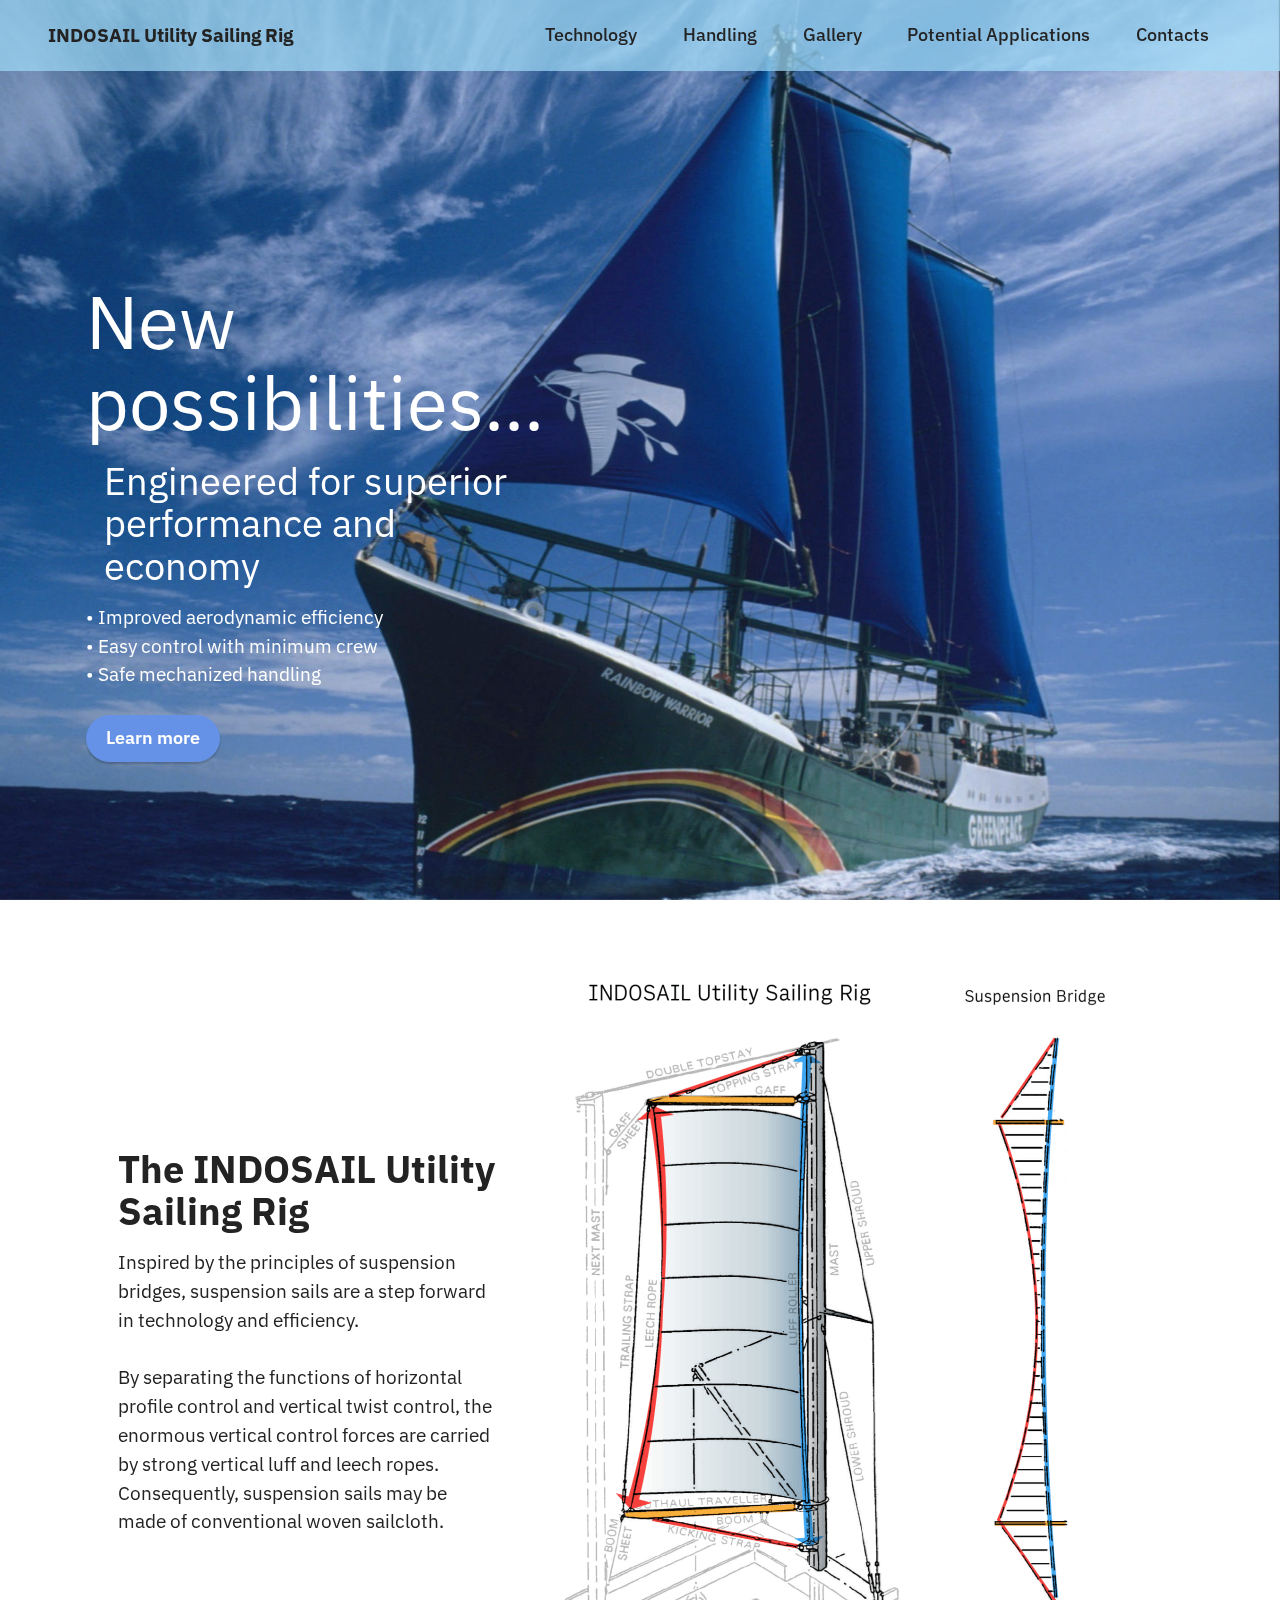
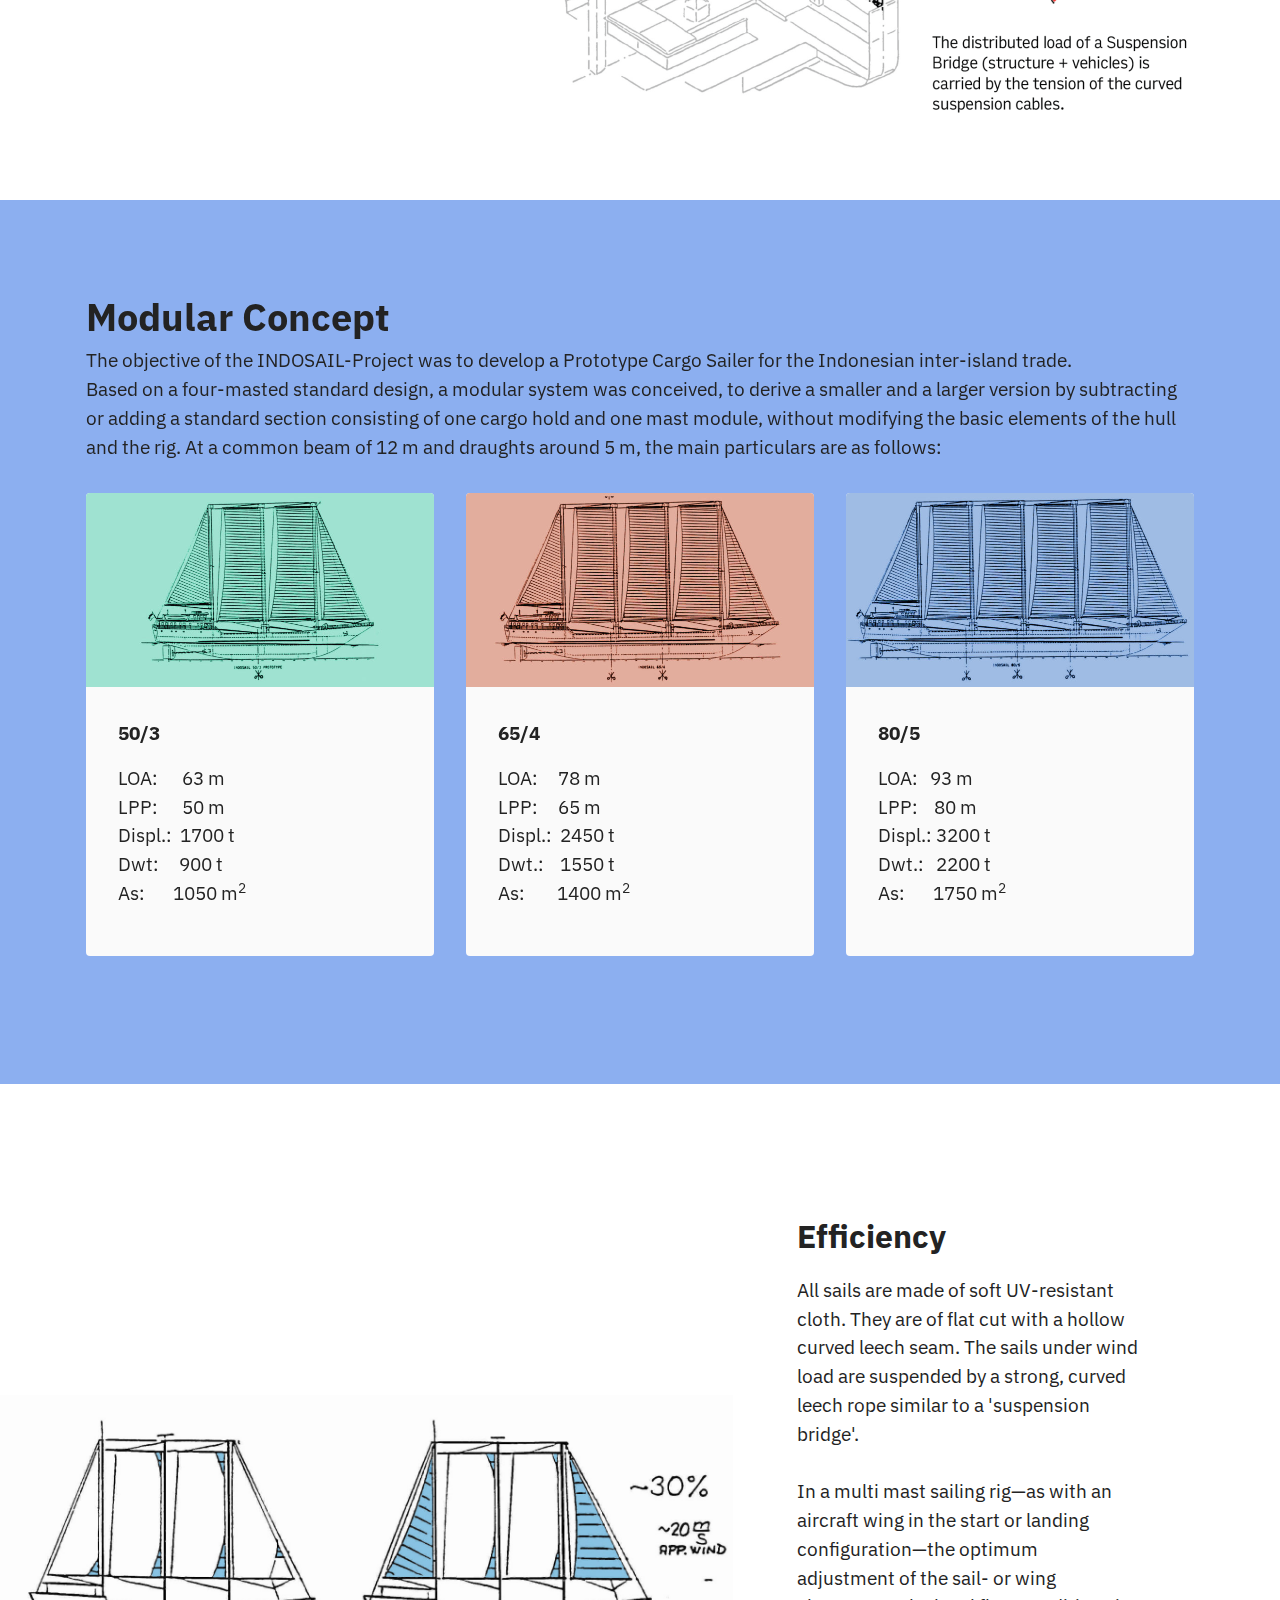
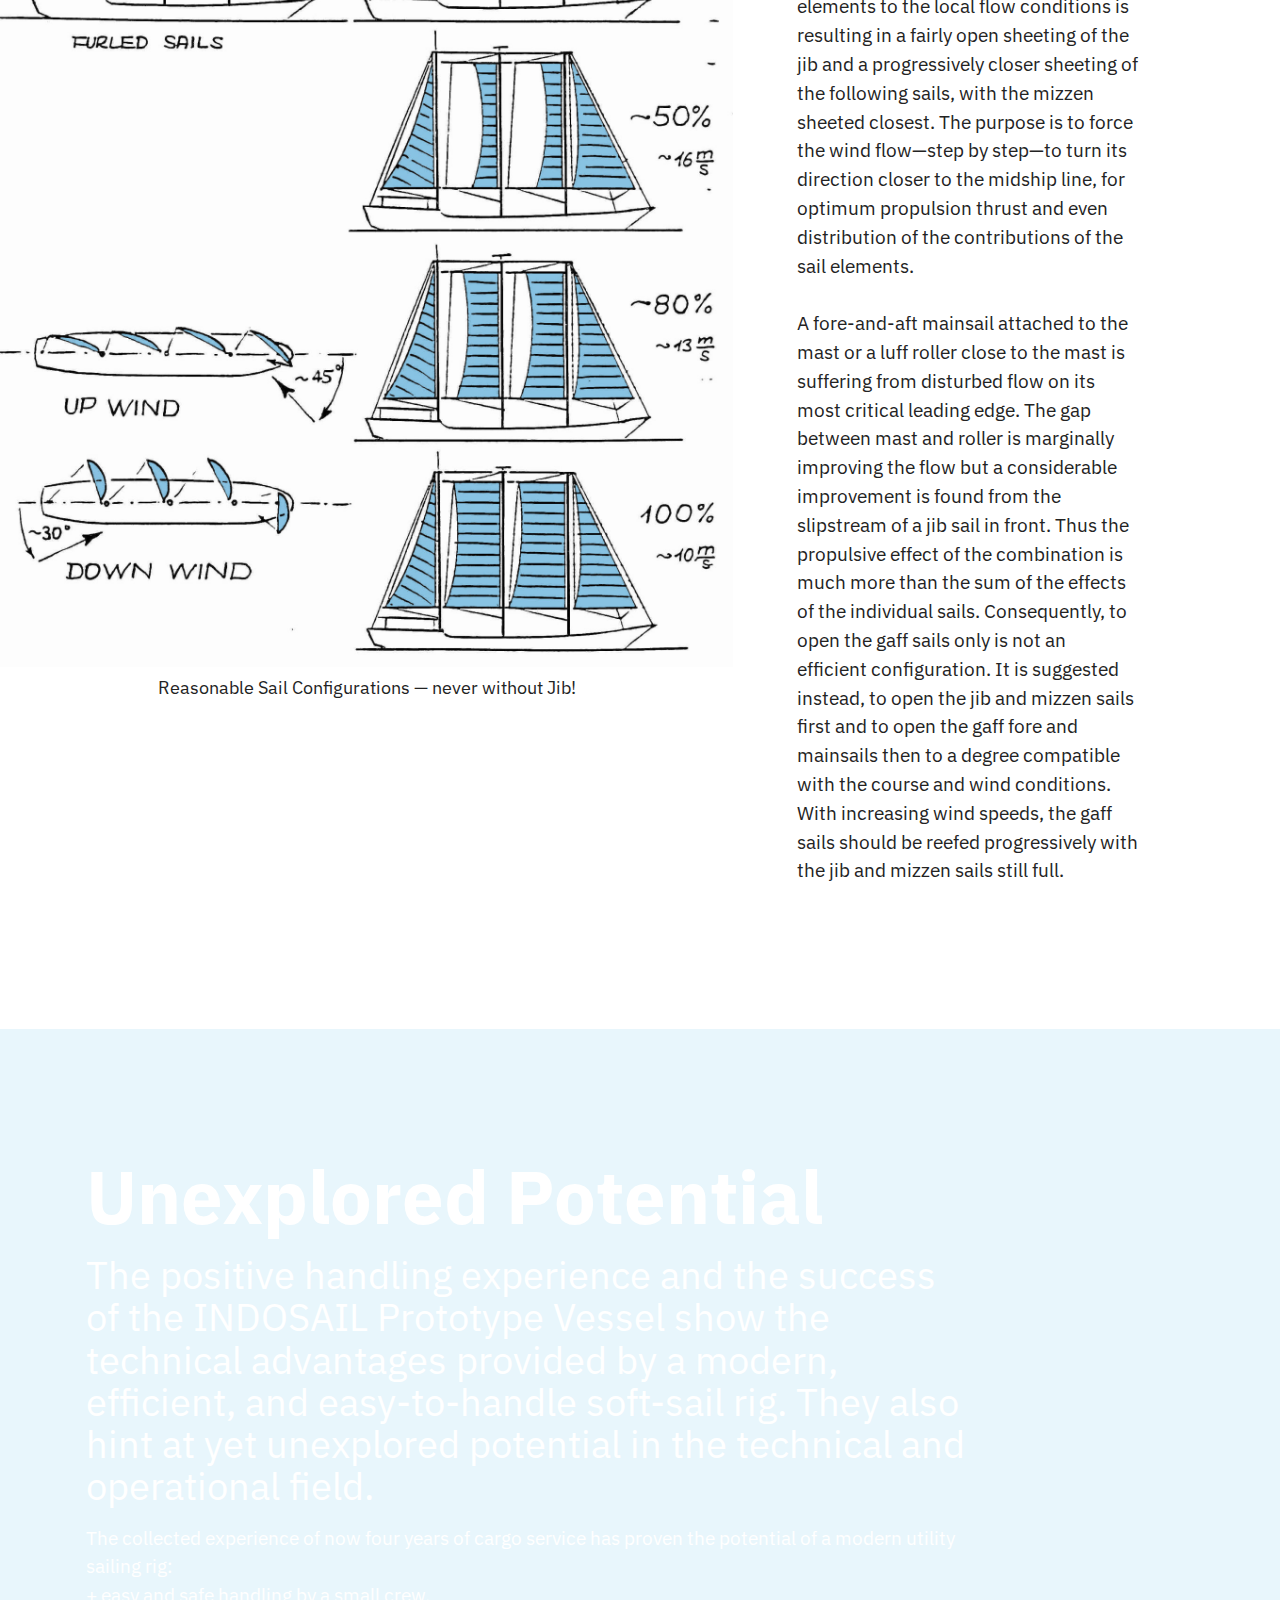
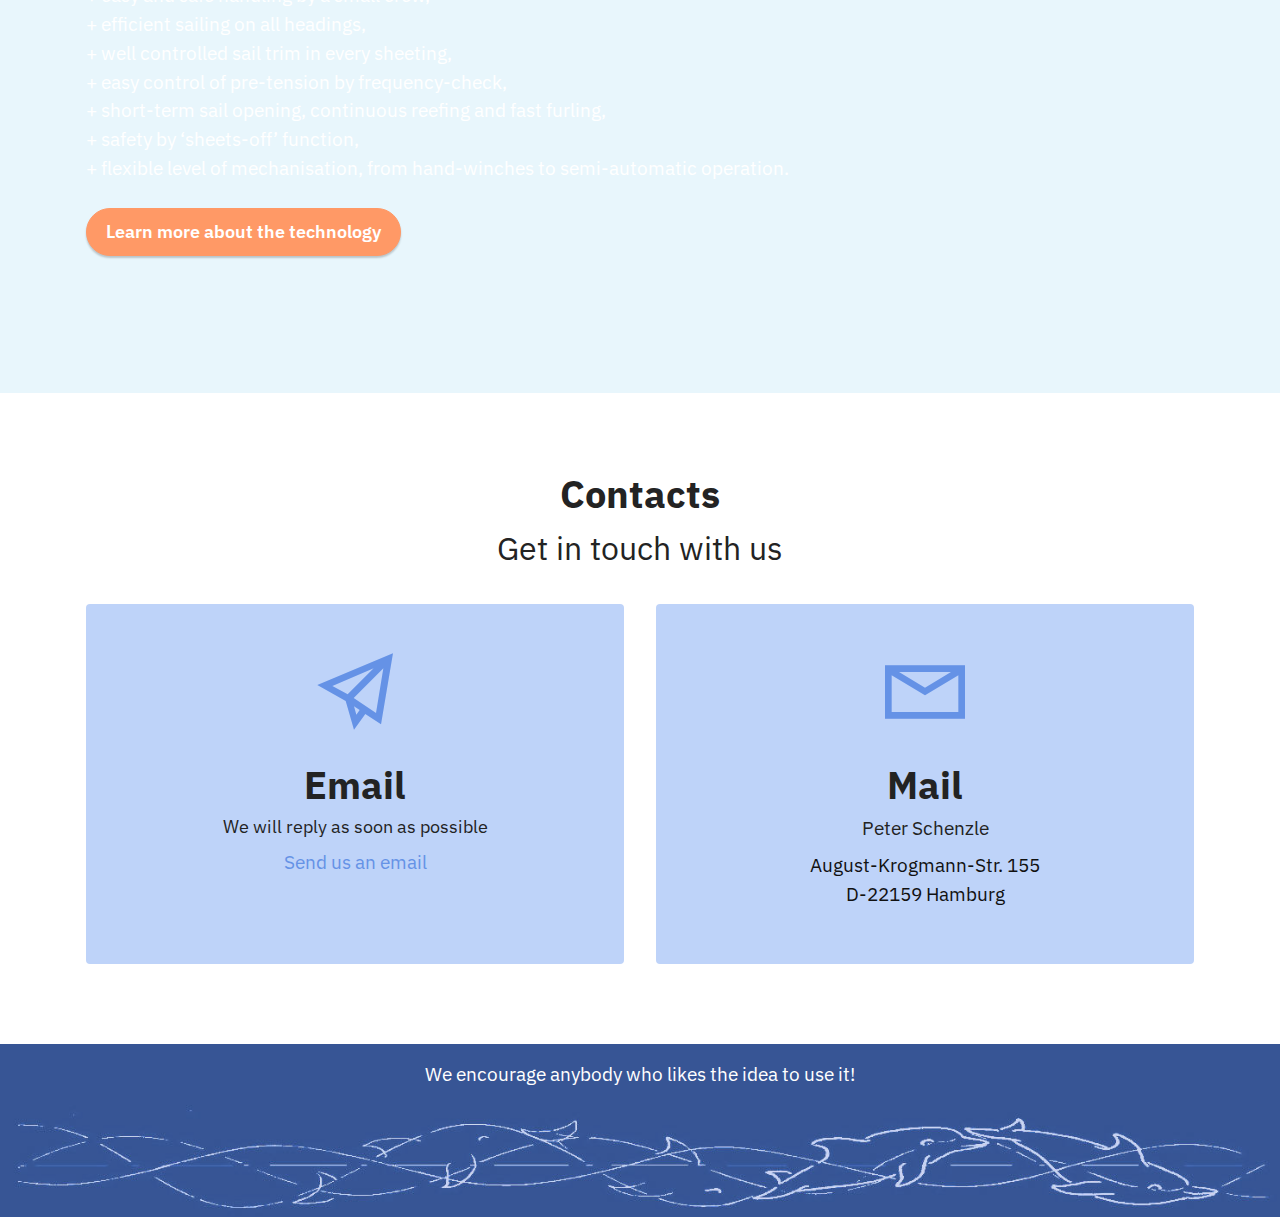
==== commit 9265e9f0: "add page on handling" ====
--- a/indosail/index.html
+++ b/indosail/index.html
@@ -46,7 +46,8 @@
             <div class="collapse navbar-collapse" id="navbarSupportedContent">
                 <ul class="navbar-nav nav-dropdown nav-right" data-app-modern-menu="true"><li class="nav-item"><a class="nav-link link text-black text-primary display-4" href="technology.html">
                             Technology</a></li>
-                    <li class="nav-item"><a class="nav-link link text-black text-primary display-4" href="gallery.html">
+                    <li class="nav-item"><a class="nav-link link text-black text-primary display-4" href="handling.html">
+                            Handling</a></li><li class="nav-item"><a class="nav-link link text-black text-primary display-4" href="gallery.html">
                             Gallery</a></li><li class="nav-item"><a class="nav-link link text-black text-primary display-4" href="#">
                             Potential Applications</a></li>
                     <li class="nav-item"><a class="nav-link link text-black text-primary display-4" href="index.html#contacts1-a">Contacts</a>
--- a/indosail/assets/mobirise/css/mbr-additional.css
+++ b/indosail/assets/mobirise/css/mbr-additional.css
@@ -1442,7 +1442,7 @@
 }
 .cid-sW95Dt3F5o .dropdown-menu,
 .cid-sW95Dt3F5o .navbar.opened {
-  background: #ffffff !important;
+  background: #9fdbf8 !important;
 }
 .cid-sW95Dt3F5o .nav-item:focus,
 .cid-sW95Dt3F5o .nav-link:focus {
@@ -1476,7 +1476,7 @@
   min-height: 70px;
   transition: all .3s;
   border-bottom: 1px solid transparent;
-  background: rgba(255, 255, 255, 0.7);
+  background: rgba(159, 219, 248, 0.7);
 }
 .cid-sW95Dt3F5o .navbar.opened {
   transition: all .3s;
@@ -1616,7 +1616,7 @@
   padding: 0.667em 1.667em;
 }
 .cid-sW95Dt3F5o .navbar.navbar-expand-lg .dropdown .dropdown-menu {
-  background: #ffffff;
+  background: #9fdbf8;
 }
 .cid-sW95Dt3F5o .navbar.navbar-expand-lg .dropdown .dropdown-menu .dropdown-submenu {
   margin: 0;
@@ -2376,3 +2376,517 @@
 .cid-sW96Fc1FXX .media-container-row .row-copirayt p {
   width: 100%;
 }
+.cid-sW95Dt3F5o {
+  z-index: 1000;
+  width: 100%;
+}
+.cid-sW95Dt3F5o nav.navbar {
+  position: fixed;
+}
+.cid-sW95Dt3F5o .dropdown-item:before {
+  font-family: Moririse2 !important;
+  content: '\e966';
+  display: inline-block;
+  width: 0;
+  position: absolute;
+  left: 1rem;
+  top: 0.5rem;
+  margin-right: 0.5rem;
+  line-height: 1;
+  font-size: inherit;
+  vertical-align: middle;
+  text-align: center;
+  overflow: hidden;
+  transform: scale(0, 1);
+  transition: all 0.25s ease-in-out;
+}
+.cid-sW95Dt3F5o .dropdown-menu {
+  padding: 0;
+  border-radius: 4px;
+  box-shadow: 0 1px 3px 0 rgba(0, 0, 0, 0.1);
+}
+.cid-sW95Dt3F5o .dropdown-item {
+  border-bottom: 1px solid #e6e6e6;
+}
+.cid-sW95Dt3F5o .dropdown-item:hover,
+.cid-sW95Dt3F5o .dropdown-item:focus {
+  background: #6592e6 !important;
+  color: white !important;
+}
+.cid-sW95Dt3F5o .dropdown-item:first-child {
+  border-top-left-radius: 4px;
+  border-top-right-radius: 4px;
+}
+.cid-sW95Dt3F5o .dropdown-item:last-child {
+  border-bottom: none;
+  border-bottom-left-radius: 4px;
+  border-bottom-right-radius: 4px;
+}
+.cid-sW95Dt3F5o .nav-dropdown .link {
+  padding: 0 0.3em !important;
+  margin: .667em 1em !important;
+}
+.cid-sW95Dt3F5o .nav-dropdown .link.dropdown-toggle::after {
+  margin-left: 0.5rem;
+  margin-top: 0.2rem;
+}
+.cid-sW95Dt3F5o .nav-link {
+  position: relative;
+}
+.cid-sW95Dt3F5o .container {
+  display: flex;
+  margin: auto;
+}
+.cid-sW95Dt3F5o .iconfont-wrapper {
+  color: #000000 !important;
+  font-size: 1.5rem;
+  padding-right: .5rem;
+}
+.cid-sW95Dt3F5o .dropdown-menu,
+.cid-sW95Dt3F5o .navbar.opened {
+  background: #9fdbf8 !important;
+}
+.cid-sW95Dt3F5o .nav-item:focus,
+.cid-sW95Dt3F5o .nav-link:focus {
+  outline: none;
+}
+.cid-sW95Dt3F5o .dropdown .dropdown-menu .dropdown-item {
+  width: auto;
+  transition: all 0.25s ease-in-out;
+}
+.cid-sW95Dt3F5o .dropdown .dropdown-menu .dropdown-item::after {
+  right: 0.5rem;
+}
+.cid-sW95Dt3F5o .dropdown .dropdown-menu .dropdown-item .mbr-iconfont {
+  margin-right: .5rem;
+  vertical-align: sub;
+}
+.cid-sW95Dt3F5o .dropdown .dropdown-menu .dropdown-item .mbr-iconfont:before {
+  display: inline-block;
+  transform: scale(1, 1);
+  transition: all 0.25s ease-in-out;
+}
+.cid-sW95Dt3F5o .collapsed .dropdown-menu .dropdown-item:before {
+  display: none;
+}
+.cid-sW95Dt3F5o .collapsed .dropdown .dropdown-menu .dropdown-item {
+  padding: 0.235em 1.5em 0.235em 1.5em !important;
+  transition: none;
+  margin: 0 !important;
+}
+.cid-sW95Dt3F5o .navbar {
+  min-height: 70px;
+  transition: all .3s;
+  border-bottom: 1px solid transparent;
+  background: rgba(159, 219, 248, 0.7);
+}
+.cid-sW95Dt3F5o .navbar.opened {
+  transition: all .3s;
+}
+.cid-sW95Dt3F5o .navbar .dropdown-item {
+  padding: .5rem 1.8rem;
+}
+.cid-sW95Dt3F5o .navbar .navbar-logo img {
+  width: auto;
+}
+.cid-sW95Dt3F5o .navbar .navbar-collapse {
+  justify-content: flex-end;
+  z-index: 1;
+}
+.cid-sW95Dt3F5o .navbar.collapsed {
+  justify-content: center;
+}
+.cid-sW95Dt3F5o .navbar.collapsed .nav-item .nav-link::before {
+  display: none;
+}
+.cid-sW95Dt3F5o .navbar.collapsed.opened .dropdown-menu {
+  top: 0;
+}
+.cid-sW95Dt3F5o .navbar.collapsed .dropdown-menu .dropdown-submenu {
+  left: 0 !important;
+}
+.cid-sW95Dt3F5o .navbar.collapsed .dropdown-menu .dropdown-item:after {
+  right: auto;
+}
+.cid-sW95Dt3F5o .navbar.collapsed .dropdown-menu .dropdown-toggle[data-toggle="dropdown-submenu"]:after {
+  margin-left: 0.5rem;
+  margin-top: 0.2rem;
+  border-top: 0.35em solid;
+  border-right: 0.35em solid transparent;
+  border-left: 0.35em solid transparent;
+  border-bottom: 0;
+  top: 41%;
+}
+.cid-sW95Dt3F5o .navbar.collapsed ul.navbar-nav li {
+  margin: auto;
+}
+.cid-sW95Dt3F5o .navbar.collapsed .dropdown-menu .dropdown-item {
+  padding: .25rem 1.5rem;
+  text-align: center;
+}
+.cid-sW95Dt3F5o .navbar.collapsed .icons-menu {
+  padding-left: 0;
+  padding-right: 0;
+  padding-top: .5rem;
+  padding-bottom: .5rem;
+}
+@media (max-width: 991px) {
+  .cid-sW95Dt3F5o .navbar .nav-item .nav-link::before {
+    display: none;
+  }
+  .cid-sW95Dt3F5o .navbar.opened .dropdown-menu {
+    top: 0;
+  }
+  .cid-sW95Dt3F5o .navbar .dropdown-menu .dropdown-submenu {
+    left: 0 !important;
+  }
+  .cid-sW95Dt3F5o .navbar .dropdown-menu .dropdown-item:after {
+    right: auto;
+  }
+  .cid-sW95Dt3F5o .navbar .dropdown-menu .dropdown-toggle[data-toggle="dropdown-submenu"]:after {
+    margin-left: 0.5rem;
+    margin-top: 0.2rem;
+    border-top: 0.35em solid;
+    border-right: 0.35em solid transparent;
+    border-left: 0.35em solid transparent;
+    border-bottom: 0;
+    top: 40%;
+  }
+  .cid-sW95Dt3F5o .navbar .navbar-logo img {
+    height: 3rem !important;
+  }
+  .cid-sW95Dt3F5o .navbar ul.navbar-nav li {
+    margin: auto;
+  }
+  .cid-sW95Dt3F5o .navbar .dropdown-menu .dropdown-item {
+    padding: .25rem 1.5rem !important;
+    text-align: center;
+  }
+  .cid-sW95Dt3F5o .navbar .navbar-brand {
+    flex-shrink: initial;
+    flex-basis: auto;
+    word-break: break-word;
+    padding-right: 2rem;
+  }
+  .cid-sW95Dt3F5o .navbar .navbar-toggler {
+    flex-basis: auto;
+  }
+  .cid-sW95Dt3F5o .navbar .icons-menu {
+    padding-left: 0;
+    padding-top: .5rem;
+    padding-bottom: .5rem;
+  }
+}
+.cid-sW95Dt3F5o .navbar.navbar-short {
+  min-height: 60px;
+}
+.cid-sW95Dt3F5o .navbar.navbar-short .navbar-logo img {
+  height: 2.5rem !important;
+}
+.cid-sW95Dt3F5o .navbar.navbar-short .navbar-brand {
+  min-height: 60px;
+  padding: 0;
+}
+.cid-sW95Dt3F5o .navbar-brand {
+  min-height: 70px;
+  flex-shrink: 0;
+  align-items: center;
+  margin-right: 0;
+  padding: 0;
+  transition: all .3s;
+  word-break: break-word;
+  z-index: 1;
+}
+.cid-sW95Dt3F5o .navbar-brand .navbar-caption {
+  line-height: inherit !important;
+}
+.cid-sW95Dt3F5o .navbar-brand .navbar-logo a {
+  outline: none;
+}
+.cid-sW95Dt3F5o .dropdown-item.active,
+.cid-sW95Dt3F5o .dropdown-item:active {
+  background-color: transparent;
+}
+.cid-sW95Dt3F5o .navbar-expand-lg .navbar-nav .nav-link {
+  padding: 0;
+}
+.cid-sW95Dt3F5o .nav-dropdown .link.dropdown-toggle {
+  margin-right: 1.667em;
+}
+.cid-sW95Dt3F5o .nav-dropdown .link.dropdown-toggle[aria-expanded="true"] {
+  margin-right: 0;
+  padding: 0.667em 1.667em;
+}
+.cid-sW95Dt3F5o .navbar.navbar-expand-lg .dropdown .dropdown-menu {
+  background: #9fdbf8;
+}
+.cid-sW95Dt3F5o .navbar.navbar-expand-lg .dropdown .dropdown-menu .dropdown-submenu {
+  margin: 0;
+  left: 100%;
+}
+.cid-sW95Dt3F5o .navbar .dropdown.open > .dropdown-menu {
+  display: block;
+}
+.cid-sW95Dt3F5o ul.navbar-nav {
+  flex-wrap: wrap;
+}
+.cid-sW95Dt3F5o .navbar-buttons {
+  text-align: center;
+  min-width: 170px;
+}
+.cid-sW95Dt3F5o button.navbar-toggler {
+  outline: none;
+  width: 31px;
+  height: 20px;
+  cursor: pointer;
+  transition: all .2s;
+  position: relative;
+  align-self: center;
+}
+.cid-sW95Dt3F5o button.navbar-toggler .hamburger span {
+  position: absolute;
+  right: 0;
+  width: 30px;
+  height: 2px;
+  border-right: 5px;
+  background-color: #e43f3f;
+}
+.cid-sW95Dt3F5o button.navbar-toggler .hamburger span:nth-child(1) {
+  top: 0;
+  transition: all .2s;
+}
+.cid-sW95Dt3F5o button.navbar-toggler .hamburger span:nth-child(2) {
+  top: 8px;
+  transition: all .15s;
+}
+.cid-sW95Dt3F5o button.navbar-toggler .hamburger span:nth-child(3) {
+  top: 8px;
+  transition: all .15s;
+}
+.cid-sW95Dt3F5o button.navbar-toggler .hamburger span:nth-child(4) {
+  top: 16px;
+  transition: all .2s;
+}
+.cid-sW95Dt3F5o nav.opened .hamburger span:nth-child(1) {
+  top: 8px;
+  width: 0;
+  opacity: 0;
+  right: 50%;
+  transition: all .2s;
+}
+.cid-sW95Dt3F5o nav.opened .hamburger span:nth-child(2) {
+  transform: rotate(45deg);
+  transition: all .25s;
+}
+.cid-sW95Dt3F5o nav.opened .hamburger span:nth-child(3) {
+  transform: rotate(-45deg);
+  transition: all .25s;
+}
+.cid-sW95Dt3F5o nav.opened .hamburger span:nth-child(4) {
+  top: 8px;
+  width: 0;
+  opacity: 0;
+  right: 50%;
+  transition: all .2s;
+}
+.cid-sW95Dt3F5o .navbar-dropdown {
+  padding: 0 1rem;
+  position: fixed;
+}
+.cid-sW95Dt3F5o a.nav-link {
+  display: flex;
+  align-items: center;
+  justify-content: center;
+}
+.cid-sW95Dt3F5o .icons-menu {
+  flex-wrap: nowrap;
+  display: flex;
+  justify-content: center;
+  padding-left: 1rem;
+  padding-right: 1rem;
+  padding-top: 0.3rem;
+  text-align: center;
+}
+@media screen and (-ms-high-contrast: active), (-ms-high-contrast: none) {
+  .cid-sW95Dt3F5o .navbar {
+    height: 70px;
+  }
+  .cid-sW95Dt3F5o .navbar.opened {
+    height: auto;
+  }
+  .cid-sW95Dt3F5o .nav-item .nav-link:hover::before {
+    width: 175%;
+    max-width: calc(100% + 2rem);
+    left: -1rem;
+  }
+}
+.cid-sYAba1NZ1M {
+  background-image: url("../../../assets/images/f716c877-gp0strj8j.webp");
+}
+.cid-sYAba1NZ1M .mbr-section-title {
+  color: #ffe161;
+  text-align: right;
+}
+.cid-sYAba1NZ1M .mbr-section-subtitle {
+  color: #ff6666;
+  text-align: right;
+}
+.cid-sYAba1NZ1M .mbr-text,
+.cid-sYAba1NZ1M .mbr-section-btn {
+  color: #ffffff;
+  text-align: right;
+}
+.cid-sYAdR4fDo0 {
+  padding-top: 5rem;
+  padding-bottom: 0rem;
+  background-color: #ffffff;
+}
+.cid-sYAdR4fDo0 .mbr-section-subtitle {
+  color: #e43f3f;
+}
+.cid-sYAdR4fDo0 .mbr-text {
+  color: #353535;
+}
+.cid-sYAgjRd9nv {
+  padding-top: 0rem;
+  padding-bottom: 3rem;
+  background-color: #ffffff;
+}
+.cid-sYAgjRd9nv .mbr-text {
+  color: #353535;
+}
+.cid-sYAgjRd9nv .mbr-section-subtitle {
+  color: #4479d9;
+}
+.cid-sYAhpXPSQc {
+  padding-top: 0rem;
+  padding-bottom: 3rem;
+  background-color: #ffffff;
+}
+.cid-sYAhpXPSQc .mbr-section-subtitle {
+  color: #4479d9;
+}
+.cid-sYAhIZkqYm {
+  padding-top: 0rem;
+  padding-bottom: 3rem;
+  background-color: #ffffff;
+}
+.cid-sYAhIZkqYm .mbr-section-subtitle {
+  color: #4479d9;
+}
+.cid-sYAieiHzjC {
+  padding-top: 0rem;
+  padding-bottom: 3rem;
+  background-color: #ffffff;
+}
+.cid-sYAieiHzjC .mbr-section-subtitle {
+  color: #4479d9;
+}
+.cid-sYAiVPU1Cj {
+  padding-top: 0rem;
+  padding-bottom: 3rem;
+  background-color: #ffffff;
+}
+.cid-sYAiVPU1Cj .mbr-section-subtitle {
+  color: #4479d9;
+}
+.cid-sYAo79NXDB {
+  padding-top: 0rem;
+  padding-bottom: 3rem;
+  background-color: #ffffff;
+}
+.cid-sYAo79NXDB .mbr-section-subtitle {
+  color: #4479d9;
+}
+.cid-sYAoLMJO3Q {
+  padding-top: 0rem;
+  padding-bottom: 3rem;
+  background-color: #ffffff;
+}
+.cid-sYAoLMJO3Q .mbr-section-subtitle {
+  color: #4479d9;
+}
+.cid-sYApmV8DJP {
+  padding-top: 0rem;
+  padding-bottom: 3rem;
+  background-color: #ffffff;
+}
+.cid-sYApmV8DJP .mbr-section-subtitle {
+  color: #4479d9;
+}
+.cid-sYApEM6sm3 {
+  padding-top: 0rem;
+  padding-bottom: 3rem;
+  background-color: #ffffff;
+}
+.cid-sYApEM6sm3 .mbr-section-subtitle {
+  color: #6592e6;
+}
+.cid-sW96Fc1FXX {
+  padding-top: 1rem;
+  padding-bottom: 8rem;
+  background-image: url("../../../assets/images/dolphins-blue-1484x283.jpg");
+}
+.cid-sW96Fc1FXX .row-links {
+  width: 100%;
+  justify-content: center;
+}
+.cid-sW96Fc1FXX .social-row {
+  width: 100%;
+  justify-content: center;
+}
+.cid-sW96Fc1FXX .media-container-row {
+  flex-direction: column;
+  justify-content: center;
+  align-items: center;
+}
+.cid-sW96Fc1FXX .media-container-row .foot-menu {
+  list-style: none;
+  display: flex;
+  justify-content: center;
+  flex-wrap: wrap;
+  padding: 0;
+  margin-bottom: 0;
+}
+.cid-sW96Fc1FXX .media-container-row .foot-menu li {
+  padding: 0 1rem 1rem 1rem;
+}
+.cid-sW96Fc1FXX .media-container-row .foot-menu li p {
+  margin: 0;
+}
+.cid-sW96Fc1FXX .media-container-row .social-list {
+  padding-left: 0;
+  margin-bottom: 0;
+  list-style: none;
+  display: flex;
+  flex-wrap: wrap;
+  justify-content: flex-end;
+}
+.cid-sW96Fc1FXX .media-container-row .social-list .mbr-iconfont-social {
+  font-size: 1.5rem;
+  color: #ffffff;
+}
+.cid-sW96Fc1FXX .media-container-row .social-list .soc-item {
+  margin: 0 .5rem;
+}
+.cid-sW96Fc1FXX .media-container-row .social-list a {
+  margin: 0;
+  opacity: .5;
+  transition: .2s linear;
+}
+.cid-sW96Fc1FXX .media-container-row .social-list a:hover {
+  opacity: 1;
+}
+@media (max-width: 767px) {
+  .cid-sW96Fc1FXX .media-container-row .social-list {
+    -webkit-justify-content: center;
+    justify-content: center;
+  }
+}
+.cid-sW96Fc1FXX .media-container-row .row-copirayt {
+  word-break: break-word;
+  width: 100%;
+}
+.cid-sW96Fc1FXX .media-container-row .row-copirayt p {
+  width: 100%;
+}
--- a/indosail/assets/mobirise/css/mbr-additional.css
+++ b/indosail/assets/mobirise/css/mbr-additional.css
@@ -1442,7 +1442,7 @@
 }
 .cid-sW95Dt3F5o .dropdown-menu,
 .cid-sW95Dt3F5o .navbar.opened {
-  background: #ffffff !important;
+  background: #9fdbf8 !important;
 }
 .cid-sW95Dt3F5o .nav-item:focus,
 .cid-sW95Dt3F5o .nav-link:focus {
@@ -1476,7 +1476,7 @@
   min-height: 70px;
   transition: all .3s;
   border-bottom: 1px solid transparent;
-  background: rgba(255, 255, 255, 0.7);
+  background: rgba(159, 219, 248, 0.7);
 }
 .cid-sW95Dt3F5o .navbar.opened {
   transition: all .3s;
@@ -1616,7 +1616,7 @@
   padding: 0.667em 1.667em;
 }
 .cid-sW95Dt3F5o .navbar.navbar-expand-lg .dropdown .dropdown-menu {
-  background: #ffffff;
+  background: #9fdbf8;
 }
 .cid-sW95Dt3F5o .navbar.navbar-expand-lg .dropdown .dropdown-menu .dropdown-submenu {
   margin: 0;
@@ -2376,3 +2376,517 @@
 .cid-sW96Fc1FXX .media-container-row .row-copirayt p {
   width: 100%;
 }
+.cid-sW95Dt3F5o {
+  z-index: 1000;
+  width: 100%;
+}
+.cid-sW95Dt3F5o nav.navbar {
+  position: fixed;
+}
+.cid-sW95Dt3F5o .dropdown-item:before {
+  font-family: Moririse2 !important;
+  content: '\e966';
+  display: inline-block;
+  width: 0;
+  position: absolute;
+  left: 1rem;
+  top: 0.5rem;
+  margin-right: 0.5rem;
+  line-height: 1;
+  font-size: inherit;
+  vertical-align: middle;
+  text-align: center;
+  overflow: hidden;
+  transform: scale(0, 1);
+  transition: all 0.25s ease-in-out;
+}
+.cid-sW95Dt3F5o .dropdown-menu {
+  padding: 0;
+  border-radius: 4px;
+  box-shadow: 0 1px 3px 0 rgba(0, 0, 0, 0.1);
+}
+.cid-sW95Dt3F5o .dropdown-item {
+  border-bottom: 1px solid #e6e6e6;
+}
+.cid-sW95Dt3F5o .dropdown-item:hover,
+.cid-sW95Dt3F5o .dropdown-item:focus {
+  background: #6592e6 !important;
+  color: white !important;
+}
+.cid-sW95Dt3F5o .dropdown-item:first-child {
+  border-top-left-radius: 4px;
+  border-top-right-radius: 4px;
+}
+.cid-sW95Dt3F5o .dropdown-item:last-child {
+  border-bottom: none;
+  border-bottom-left-radius: 4px;
+  border-bottom-right-radius: 4px;
+}
+.cid-sW95Dt3F5o .nav-dropdown .link {
+  padding: 0 0.3em !important;
+  margin: .667em 1em !important;
+}
+.cid-sW95Dt3F5o .nav-dropdown .link.dropdown-toggle::after {
+  margin-left: 0.5rem;
+  margin-top: 0.2rem;
+}
+.cid-sW95Dt3F5o .nav-link {
+  position: relative;
+}
+.cid-sW95Dt3F5o .container {
+  display: flex;
+  margin: auto;
+}
+.cid-sW95Dt3F5o .iconfont-wrapper {
+  color: #000000 !important;
+  font-size: 1.5rem;
+  padding-right: .5rem;
+}
+.cid-sW95Dt3F5o .dropdown-menu,
+.cid-sW95Dt3F5o .navbar.opened {
+  background: #9fdbf8 !important;
+}
+.cid-sW95Dt3F5o .nav-item:focus,
+.cid-sW95Dt3F5o .nav-link:focus {
+  outline: none;
+}
+.cid-sW95Dt3F5o .dropdown .dropdown-menu .dropdown-item {
+  width: auto;
+  transition: all 0.25s ease-in-out;
+}
+.cid-sW95Dt3F5o .dropdown .dropdown-menu .dropdown-item::after {
+  right: 0.5rem;
+}
+.cid-sW95Dt3F5o .dropdown .dropdown-menu .dropdown-item .mbr-iconfont {
+  margin-right: .5rem;
+  vertical-align: sub;
+}
+.cid-sW95Dt3F5o .dropdown .dropdown-menu .dropdown-item .mbr-iconfont:before {
+  display: inline-block;
+  transform: scale(1, 1);
+  transition: all 0.25s ease-in-out;
+}
+.cid-sW95Dt3F5o .collapsed .dropdown-menu .dropdown-item:before {
+  display: none;
+}
+.cid-sW95Dt3F5o .collapsed .dropdown .dropdown-menu .dropdown-item {
+  padding: 0.235em 1.5em 0.235em 1.5em !important;
+  transition: none;
+  margin: 0 !important;
+}
+.cid-sW95Dt3F5o .navbar {
+  min-height: 70px;
+  transition: all .3s;
+  border-bottom: 1px solid transparent;
+  background: rgba(159, 219, 248, 0.7);
+}
+.cid-sW95Dt3F5o .navbar.opened {
+  transition: all .3s;
+}
+.cid-sW95Dt3F5o .navbar .dropdown-item {
+  padding: .5rem 1.8rem;
+}
+.cid-sW95Dt3F5o .navbar .navbar-logo img {
+  width: auto;
+}
+.cid-sW95Dt3F5o .navbar .navbar-collapse {
+  justify-content: flex-end;
+  z-index: 1;
+}
+.cid-sW95Dt3F5o .navbar.collapsed {
+  justify-content: center;
+}
+.cid-sW95Dt3F5o .navbar.collapsed .nav-item .nav-link::before {
+  display: none;
+}
+.cid-sW95Dt3F5o .navbar.collapsed.opened .dropdown-menu {
+  top: 0;
+}
+.cid-sW95Dt3F5o .navbar.collapsed .dropdown-menu .dropdown-submenu {
+  left: 0 !important;
+}
+.cid-sW95Dt3F5o .navbar.collapsed .dropdown-menu .dropdown-item:after {
+  right: auto;
+}
+.cid-sW95Dt3F5o .navbar.collapsed .dropdown-menu .dropdown-toggle[data-toggle="dropdown-submenu"]:after {
+  margin-left: 0.5rem;
+  margin-top: 0.2rem;
+  border-top: 0.35em solid;
+  border-right: 0.35em solid transparent;
+  border-left: 0.35em solid transparent;
+  border-bottom: 0;
+  top: 41%;
+}
+.cid-sW95Dt3F5o .navbar.collapsed ul.navbar-nav li {
+  margin: auto;
+}
+.cid-sW95Dt3F5o .navbar.collapsed .dropdown-menu .dropdown-item {
+  padding: .25rem 1.5rem;
+  text-align: center;
+}
+.cid-sW95Dt3F5o .navbar.collapsed .icons-menu {
+  padding-left: 0;
+  padding-right: 0;
+  padding-top: .5rem;
+  padding-bottom: .5rem;
+}
+@media (max-width: 991px) {
+  .cid-sW95Dt3F5o .navbar .nav-item .nav-link::before {
+    display: none;
+  }
+  .cid-sW95Dt3F5o .navbar.opened .dropdown-menu {
+    top: 0;
+  }
+  .cid-sW95Dt3F5o .navbar .dropdown-menu .dropdown-submenu {
+    left: 0 !important;
+  }
+  .cid-sW95Dt3F5o .navbar .dropdown-menu .dropdown-item:after {
+    right: auto;
+  }
+  .cid-sW95Dt3F5o .navbar .dropdown-menu .dropdown-toggle[data-toggle="dropdown-submenu"]:after {
+    margin-left: 0.5rem;
+    margin-top: 0.2rem;
+    border-top: 0.35em solid;
+    border-right: 0.35em solid transparent;
+    border-left: 0.35em solid transparent;
+    border-bottom: 0;
+    top: 40%;
+  }
+  .cid-sW95Dt3F5o .navbar .navbar-logo img {
+    height: 3rem !important;
+  }
+  .cid-sW95Dt3F5o .navbar ul.navbar-nav li {
+    margin: auto;
+  }
+  .cid-sW95Dt3F5o .navbar .dropdown-menu .dropdown-item {
+    padding: .25rem 1.5rem !important;
+    text-align: center;
+  }
+  .cid-sW95Dt3F5o .navbar .navbar-brand {
+    flex-shrink: initial;
+    flex-basis: auto;
+    word-break: break-word;
+    padding-right: 2rem;
+  }
+  .cid-sW95Dt3F5o .navbar .navbar-toggler {
+    flex-basis: auto;
+  }
+  .cid-sW95Dt3F5o .navbar .icons-menu {
+    padding-left: 0;
+    padding-top: .5rem;
+    padding-bottom: .5rem;
+  }
+}
+.cid-sW95Dt3F5o .navbar.navbar-short {
+  min-height: 60px;
+}
+.cid-sW95Dt3F5o .navbar.navbar-short .navbar-logo img {
+  height: 2.5rem !important;
+}
+.cid-sW95Dt3F5o .navbar.navbar-short .navbar-brand {
+  min-height: 60px;
+  padding: 0;
+}
+.cid-sW95Dt3F5o .navbar-brand {
+  min-height: 70px;
+  flex-shrink: 0;
+  align-items: center;
+  margin-right: 0;
+  padding: 0;
+  transition: all .3s;
+  word-break: break-word;
+  z-index: 1;
+}
+.cid-sW95Dt3F5o .navbar-brand .navbar-caption {
+  line-height: inherit !important;
+}
+.cid-sW95Dt3F5o .navbar-brand .navbar-logo a {
+  outline: none;
+}
+.cid-sW95Dt3F5o .dropdown-item.active,
+.cid-sW95Dt3F5o .dropdown-item:active {
+  background-color: transparent;
+}
+.cid-sW95Dt3F5o .navbar-expand-lg .navbar-nav .nav-link {
+  padding: 0;
+}
+.cid-sW95Dt3F5o .nav-dropdown .link.dropdown-toggle {
+  margin-right: 1.667em;
+}
+.cid-sW95Dt3F5o .nav-dropdown .link.dropdown-toggle[aria-expanded="true"] {
+  margin-right: 0;
+  padding: 0.667em 1.667em;
+}
+.cid-sW95Dt3F5o .navbar.navbar-expand-lg .dropdown .dropdown-menu {
+  background: #9fdbf8;
+}
+.cid-sW95Dt3F5o .navbar.navbar-expand-lg .dropdown .dropdown-menu .dropdown-submenu {
+  margin: 0;
+  left: 100%;
+}
+.cid-sW95Dt3F5o .navbar .dropdown.open > .dropdown-menu {
+  display: block;
+}
+.cid-sW95Dt3F5o ul.navbar-nav {
+  flex-wrap: wrap;
+}
+.cid-sW95Dt3F5o .navbar-buttons {
+  text-align: center;
+  min-width: 170px;
+}
+.cid-sW95Dt3F5o button.navbar-toggler {
+  outline: none;
+  width: 31px;
+  height: 20px;
+  cursor: pointer;
+  transition: all .2s;
+  position: relative;
+  align-self: center;
+}
+.cid-sW95Dt3F5o button.navbar-toggler .hamburger span {
+  position: absolute;
+  right: 0;
+  width: 30px;
+  height: 2px;
+  border-right: 5px;
+  background-color: #e43f3f;
+}
+.cid-sW95Dt3F5o button.navbar-toggler .hamburger span:nth-child(1) {
+  top: 0;
+  transition: all .2s;
+}
+.cid-sW95Dt3F5o button.navbar-toggler .hamburger span:nth-child(2) {
+  top: 8px;
+  transition: all .15s;
+}
+.cid-sW95Dt3F5o button.navbar-toggler .hamburger span:nth-child(3) {
+  top: 8px;
+  transition: all .15s;
+}
+.cid-sW95Dt3F5o button.navbar-toggler .hamburger span:nth-child(4) {
+  top: 16px;
+  transition: all .2s;
+}
+.cid-sW95Dt3F5o nav.opened .hamburger span:nth-child(1) {
+  top: 8px;
+  width: 0;
+  opacity: 0;
+  right: 50%;
+  transition: all .2s;
+}
+.cid-sW95Dt3F5o nav.opened .hamburger span:nth-child(2) {
+  transform: rotate(45deg);
+  transition: all .25s;
+}
+.cid-sW95Dt3F5o nav.opened .hamburger span:nth-child(3) {
+  transform: rotate(-45deg);
+  transition: all .25s;
+}
+.cid-sW95Dt3F5o nav.opened .hamburger span:nth-child(4) {
+  top: 8px;
+  width: 0;
+  opacity: 0;
+  right: 50%;
+  transition: all .2s;
+}
+.cid-sW95Dt3F5o .navbar-dropdown {
+  padding: 0 1rem;
+  position: fixed;
+}
+.cid-sW95Dt3F5o a.nav-link {
+  display: flex;
+  align-items: center;
+  justify-content: center;
+}
+.cid-sW95Dt3F5o .icons-menu {
+  flex-wrap: nowrap;
+  display: flex;
+  justify-content: center;
+  padding-left: 1rem;
+  padding-right: 1rem;
+  padding-top: 0.3rem;
+  text-align: center;
+}
+@media screen and (-ms-high-contrast: active), (-ms-high-contrast: none) {
+  .cid-sW95Dt3F5o .navbar {
+    height: 70px;
+  }
+  .cid-sW95Dt3F5o .navbar.opened {
+    height: auto;
+  }
+  .cid-sW95Dt3F5o .nav-item .nav-link:hover::before {
+    width: 175%;
+    max-width: calc(100% + 2rem);
+    left: -1rem;
+  }
+}
+.cid-sYAba1NZ1M {
+  background-image: url("../../../assets/images/f716c877-gp0strj8j.webp");
+}
+.cid-sYAba1NZ1M .mbr-section-title {
+  color: #ffe161;
+  text-align: right;
+}
+.cid-sYAba1NZ1M .mbr-section-subtitle {
+  color: #ff6666;
+  text-align: right;
+}
+.cid-sYAba1NZ1M .mbr-text,
+.cid-sYAba1NZ1M .mbr-section-btn {
+  color: #ffffff;
+  text-align: right;
+}
+.cid-sYAdR4fDo0 {
+  padding-top: 5rem;
+  padding-bottom: 0rem;
+  background-color: #ffffff;
+}
+.cid-sYAdR4fDo0 .mbr-section-subtitle {
+  color: #e43f3f;
+}
+.cid-sYAdR4fDo0 .mbr-text {
+  color: #353535;
+}
+.cid-sYAgjRd9nv {
+  padding-top: 0rem;
+  padding-bottom: 3rem;
+  background-color: #ffffff;
+}
+.cid-sYAgjRd9nv .mbr-text {
+  color: #353535;
+}
+.cid-sYAgjRd9nv .mbr-section-subtitle {
+  color: #4479d9;
+}
+.cid-sYAhpXPSQc {
+  padding-top: 0rem;
+  padding-bottom: 3rem;
+  background-color: #ffffff;
+}
+.cid-sYAhpXPSQc .mbr-section-subtitle {
+  color: #4479d9;
+}
+.cid-sYAhIZkqYm {
+  padding-top: 0rem;
+  padding-bottom: 3rem;
+  background-color: #ffffff;
+}
+.cid-sYAhIZkqYm .mbr-section-subtitle {
+  color: #4479d9;
+}
+.cid-sYAieiHzjC {
+  padding-top: 0rem;
+  padding-bottom: 3rem;
+  background-color: #ffffff;
+}
+.cid-sYAieiHzjC .mbr-section-subtitle {
+  color: #4479d9;
+}
+.cid-sYAiVPU1Cj {
+  padding-top: 0rem;
+  padding-bottom: 3rem;
+  background-color: #ffffff;
+}
+.cid-sYAiVPU1Cj .mbr-section-subtitle {
+  color: #4479d9;
+}
+.cid-sYAo79NXDB {
+  padding-top: 0rem;
+  padding-bottom: 3rem;
+  background-color: #ffffff;
+}
+.cid-sYAo79NXDB .mbr-section-subtitle {
+  color: #4479d9;
+}
+.cid-sYAoLMJO3Q {
+  padding-top: 0rem;
+  padding-bottom: 3rem;
+  background-color: #ffffff;
+}
+.cid-sYAoLMJO3Q .mbr-section-subtitle {
+  color: #4479d9;
+}
+.cid-sYApmV8DJP {
+  padding-top: 0rem;
+  padding-bottom: 3rem;
+  background-color: #ffffff;
+}
+.cid-sYApmV8DJP .mbr-section-subtitle {
+  color: #4479d9;
+}
+.cid-sYApEM6sm3 {
+  padding-top: 0rem;
+  padding-bottom: 3rem;
+  background-color: #ffffff;
+}
+.cid-sYApEM6sm3 .mbr-section-subtitle {
+  color: #6592e6;
+}
+.cid-sW96Fc1FXX {
+  padding-top: 1rem;
+  padding-bottom: 8rem;
+  background-image: url("../../../assets/images/dolphins-blue-1484x283.jpg");
+}
+.cid-sW96Fc1FXX .row-links {
+  width: 100%;
+  justify-content: center;
+}
+.cid-sW96Fc1FXX .social-row {
+  width: 100%;
+  justify-content: center;
+}
+.cid-sW96Fc1FXX .media-container-row {
+  flex-direction: column;
+  justify-content: center;
+  align-items: center;
+}
+.cid-sW96Fc1FXX .media-container-row .foot-menu {
+  list-style: none;
+  display: flex;
+  justify-content: center;
+  flex-wrap: wrap;
+  padding: 0;
+  margin-bottom: 0;
+}
+.cid-sW96Fc1FXX .media-container-row .foot-menu li {
+  padding: 0 1rem 1rem 1rem;
+}
+.cid-sW96Fc1FXX .media-container-row .foot-menu li p {
+  margin: 0;
+}
+.cid-sW96Fc1FXX .media-container-row .social-list {
+  padding-left: 0;
+  margin-bottom: 0;
+  list-style: none;
+  display: flex;
+  flex-wrap: wrap;
+  justify-content: flex-end;
+}
+.cid-sW96Fc1FXX .media-container-row .social-list .mbr-iconfont-social {
+  font-size: 1.5rem;
+  color: #ffffff;
+}
+.cid-sW96Fc1FXX .media-container-row .social-list .soc-item {
+  margin: 0 .5rem;
+}
+.cid-sW96Fc1FXX .media-container-row .social-list a {
+  margin: 0;
+  opacity: .5;
+  transition: .2s linear;
+}
+.cid-sW96Fc1FXX .media-container-row .social-list a:hover {
+  opacity: 1;
+}
+@media (max-width: 767px) {
+  .cid-sW96Fc1FXX .media-container-row .social-list {
+    -webkit-justify-content: center;
+    justify-content: center;
+  }
+}
+.cid-sW96Fc1FXX .media-container-row .row-copirayt {
+  word-break: break-word;
+  width: 100%;
+}
+.cid-sW96Fc1FXX .media-container-row .row-copirayt p {
+  width: 100%;
+}
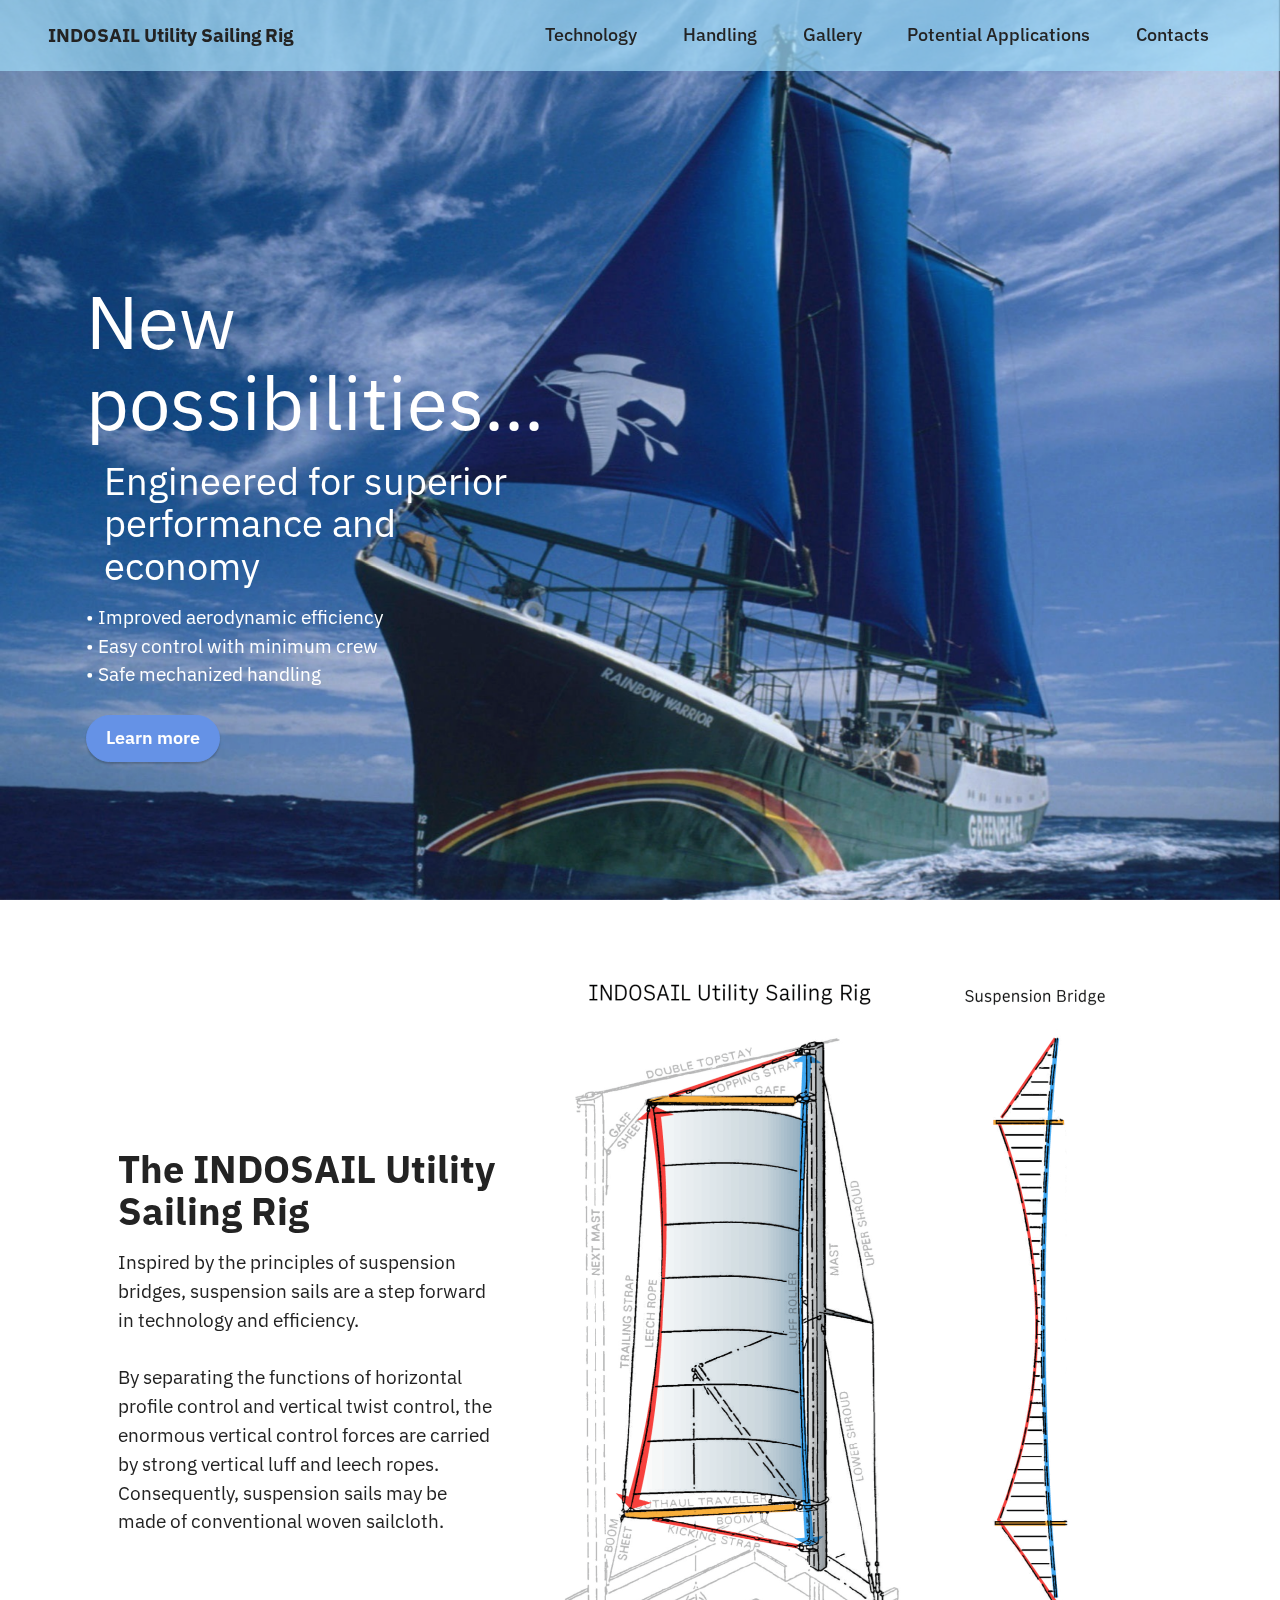
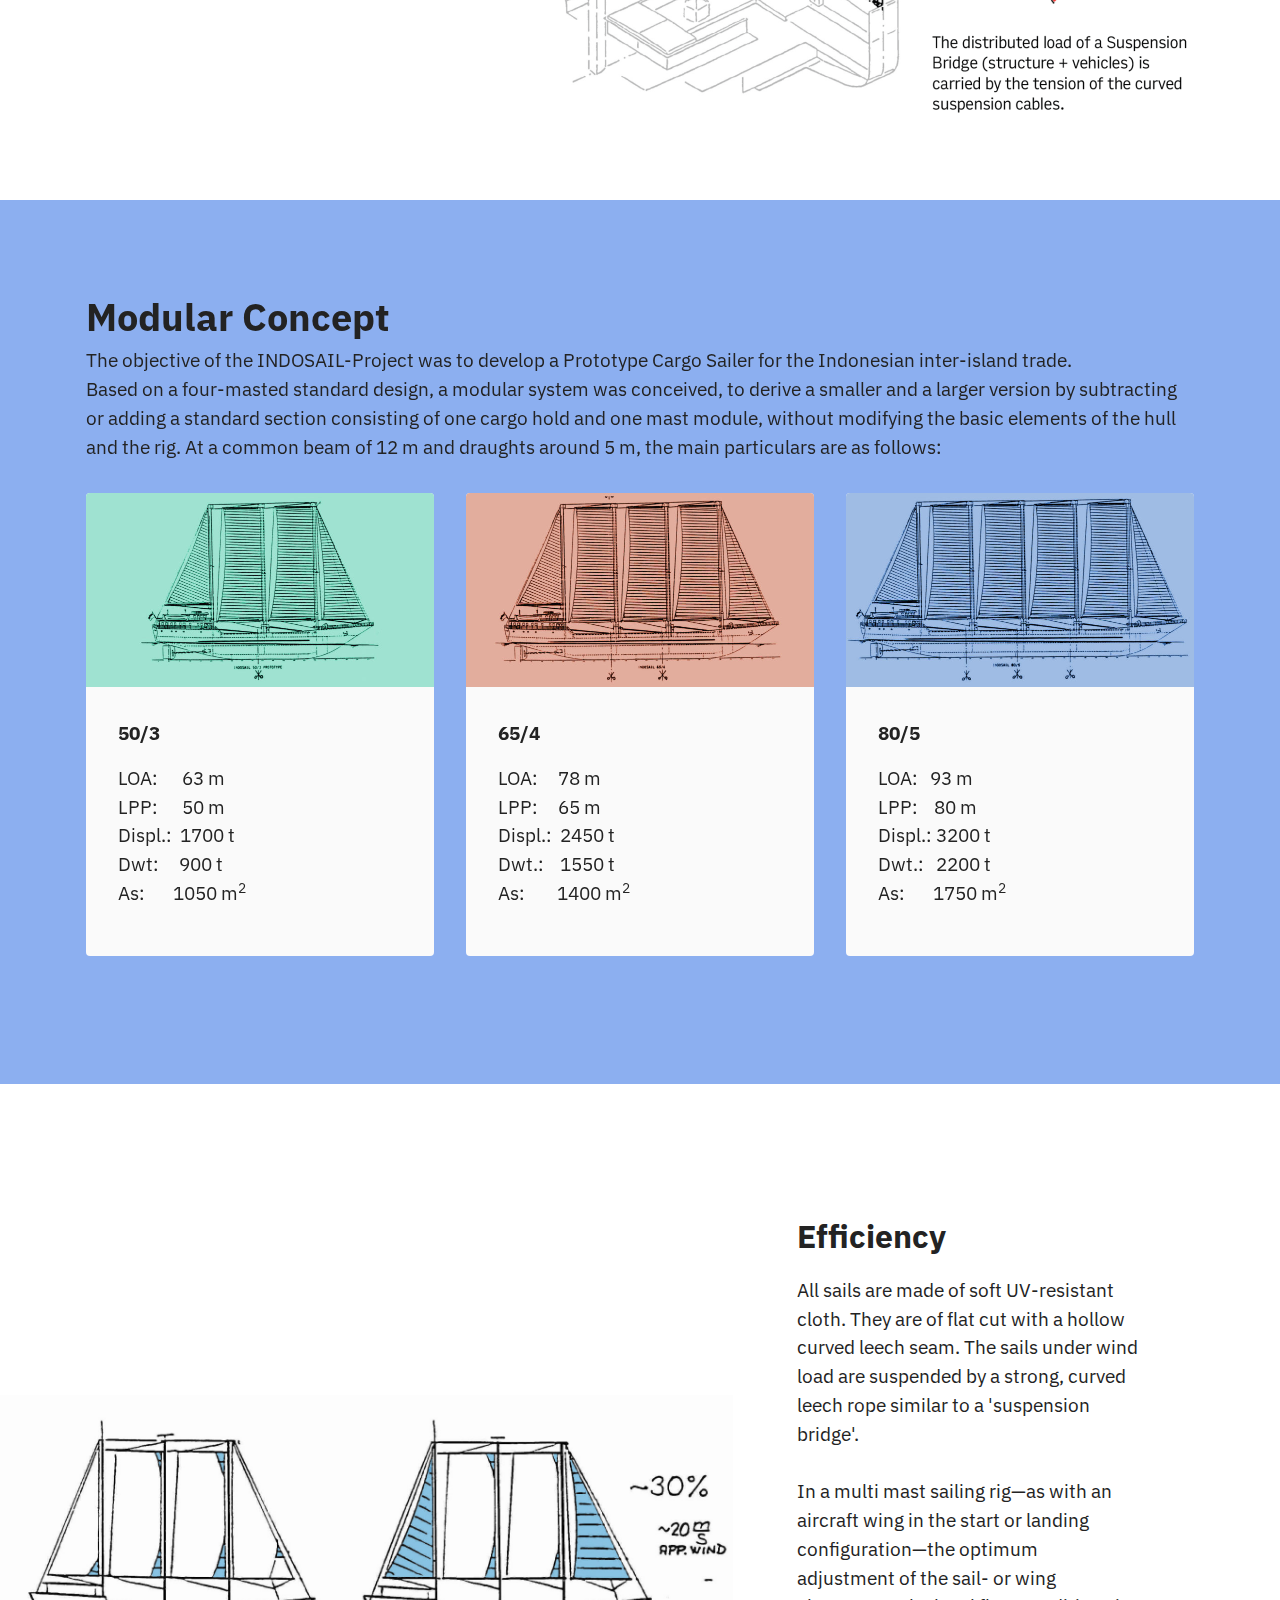
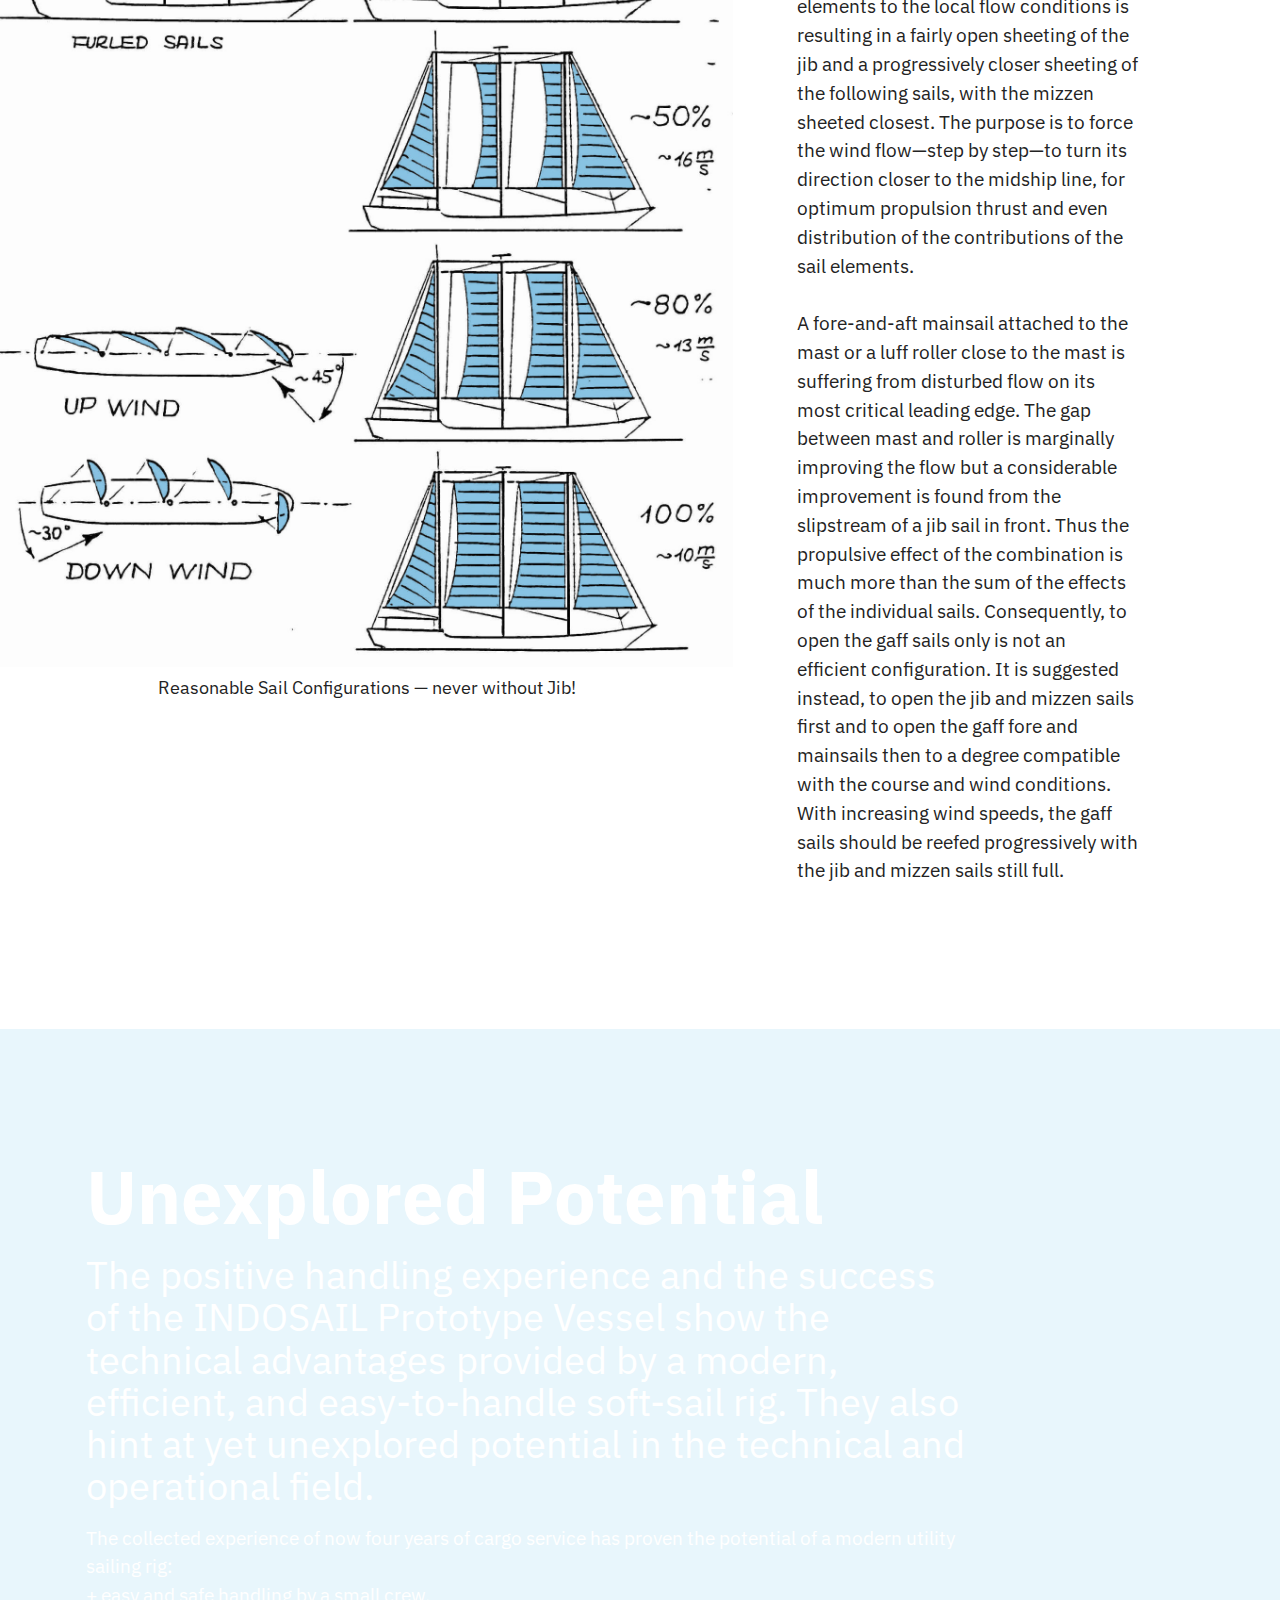
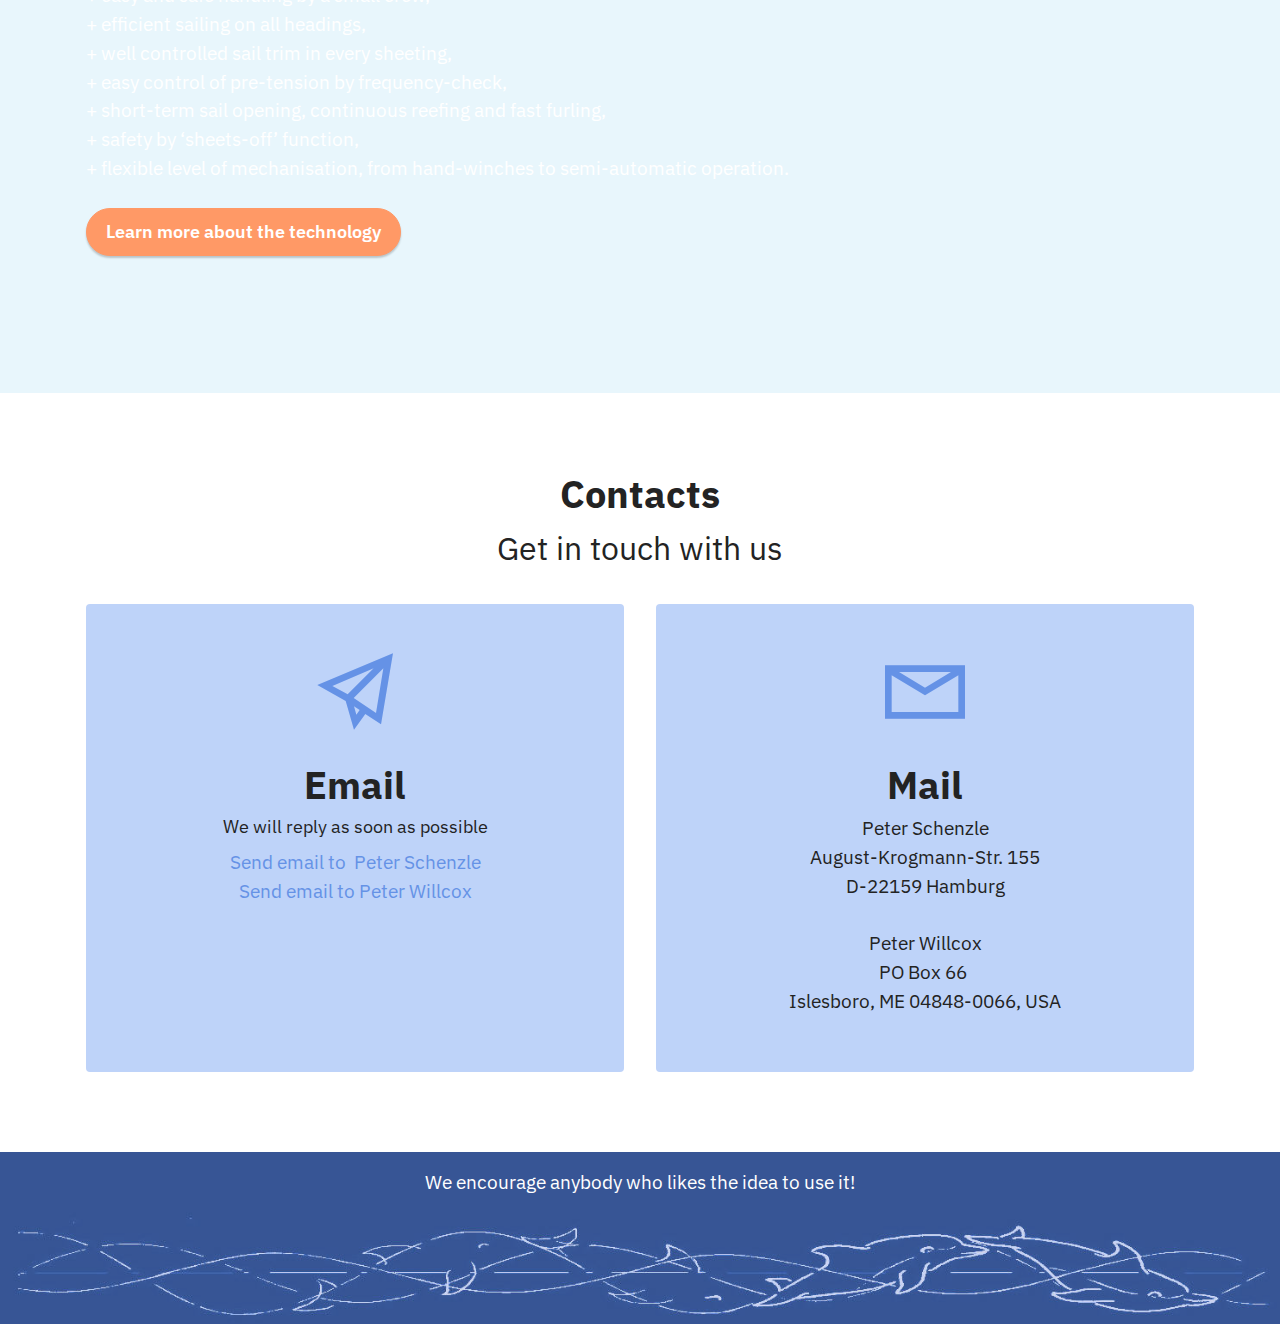
==== commit 0886fdc7: "update contacts, page titles" ====
--- a/indosail/index.html
+++ b/indosail/index.html
@@ -10,7 +10,7 @@
   <meta name="description" content="">
   
   
-  <title>Home</title>
+  <title>INDOSAIL Rig • Home</title>
   <link rel="stylesheet" href="assets/web/assets/mobirise-icons2/mobirise2.css">
   <link rel="stylesheet" href="assets/tether/tether.min.css">
   <link rel="stylesheet" href="assets/bootstrap/css/bootstrap.min.css">
@@ -250,9 +250,7 @@
                         </h4>
                         <p class="mbr-text mbr-fonts-style mb-2 display-4">
                             We will reply as soon as possible</p>
-                        <h5 class="link mbr-fonts-style display-7"><a href="mailto:peter@schenzle-hamburg.de" class="text-primary">Send us an
-                                email</a>
-                        </h5>
+                        <h5 class="link mbr-fonts-style display-7"><a href="mailto:peter@schenzle-hamburg.de" class="text-primary">Send email to&nbsp; Peter Schenzle</a><br><a href="mailto:phwillcox@gmail.com" class="text-primary">Send email to Peter Willcox</a></h5>
                     </div>
                 </div>
             </div>
@@ -265,8 +263,8 @@
                         <h4 class="card-title mbr-fonts-style align-center mb-2 display-2"><strong>Mail</strong>
                         </h4>
                         <p class="mbr-text mbr-fonts-style mb-2 display-7">
-                            Peter Schenzle</p>
-                        <h5 class="link mbr-black mbr-fonts-style display-7">August-Krogmann-Str. 155<div><span style="font-size: 1.2rem;">D-22159 Hamburg</span><br></div></h5>
+                            Peter Schenzle<br>August-Krogmann-Str. 155<br>D-22159 Hamburg<br><br>Peter Willcox<br>PO Box 66&nbsp;<br>Islesboro, ME 04848-0066, USA</p>
+                        <h5 class="link mbr-black mbr-fonts-style display-7"><div></div></h5>
                     </div>
                 </div>
             </div>
